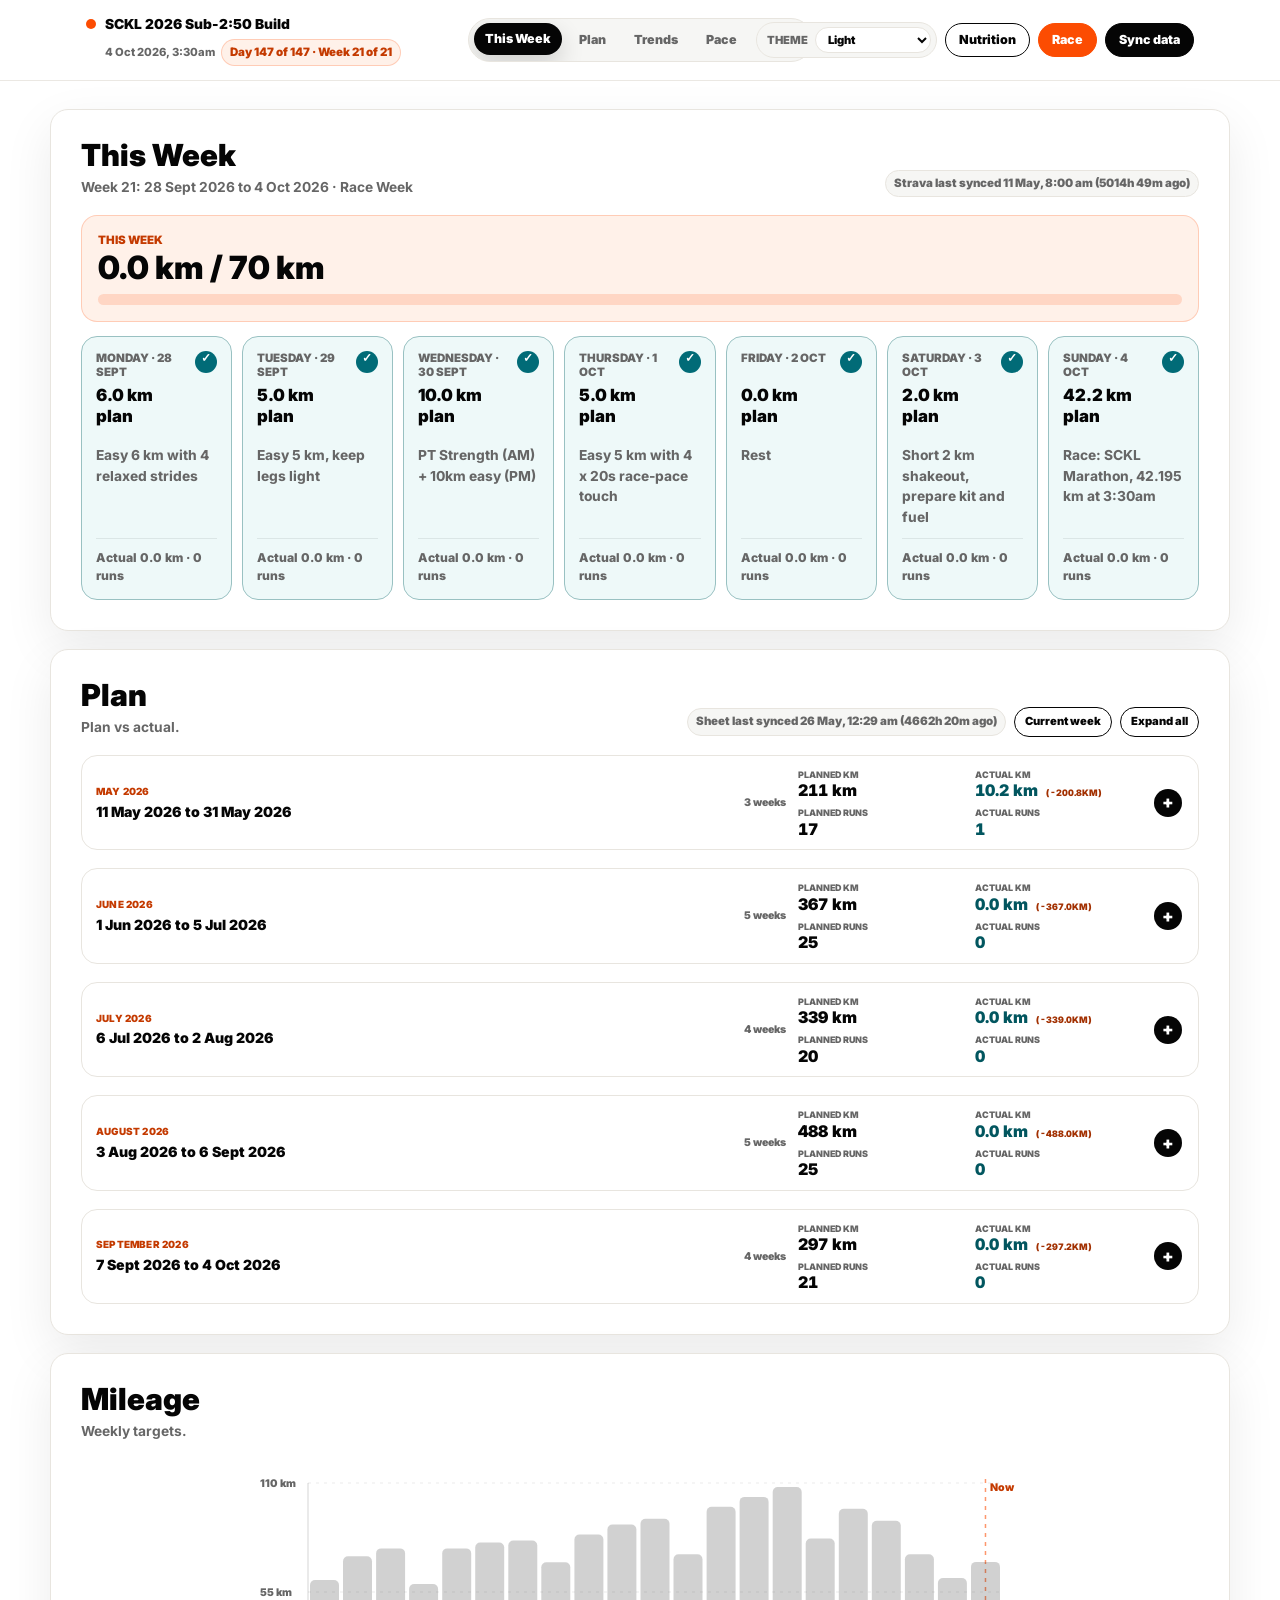
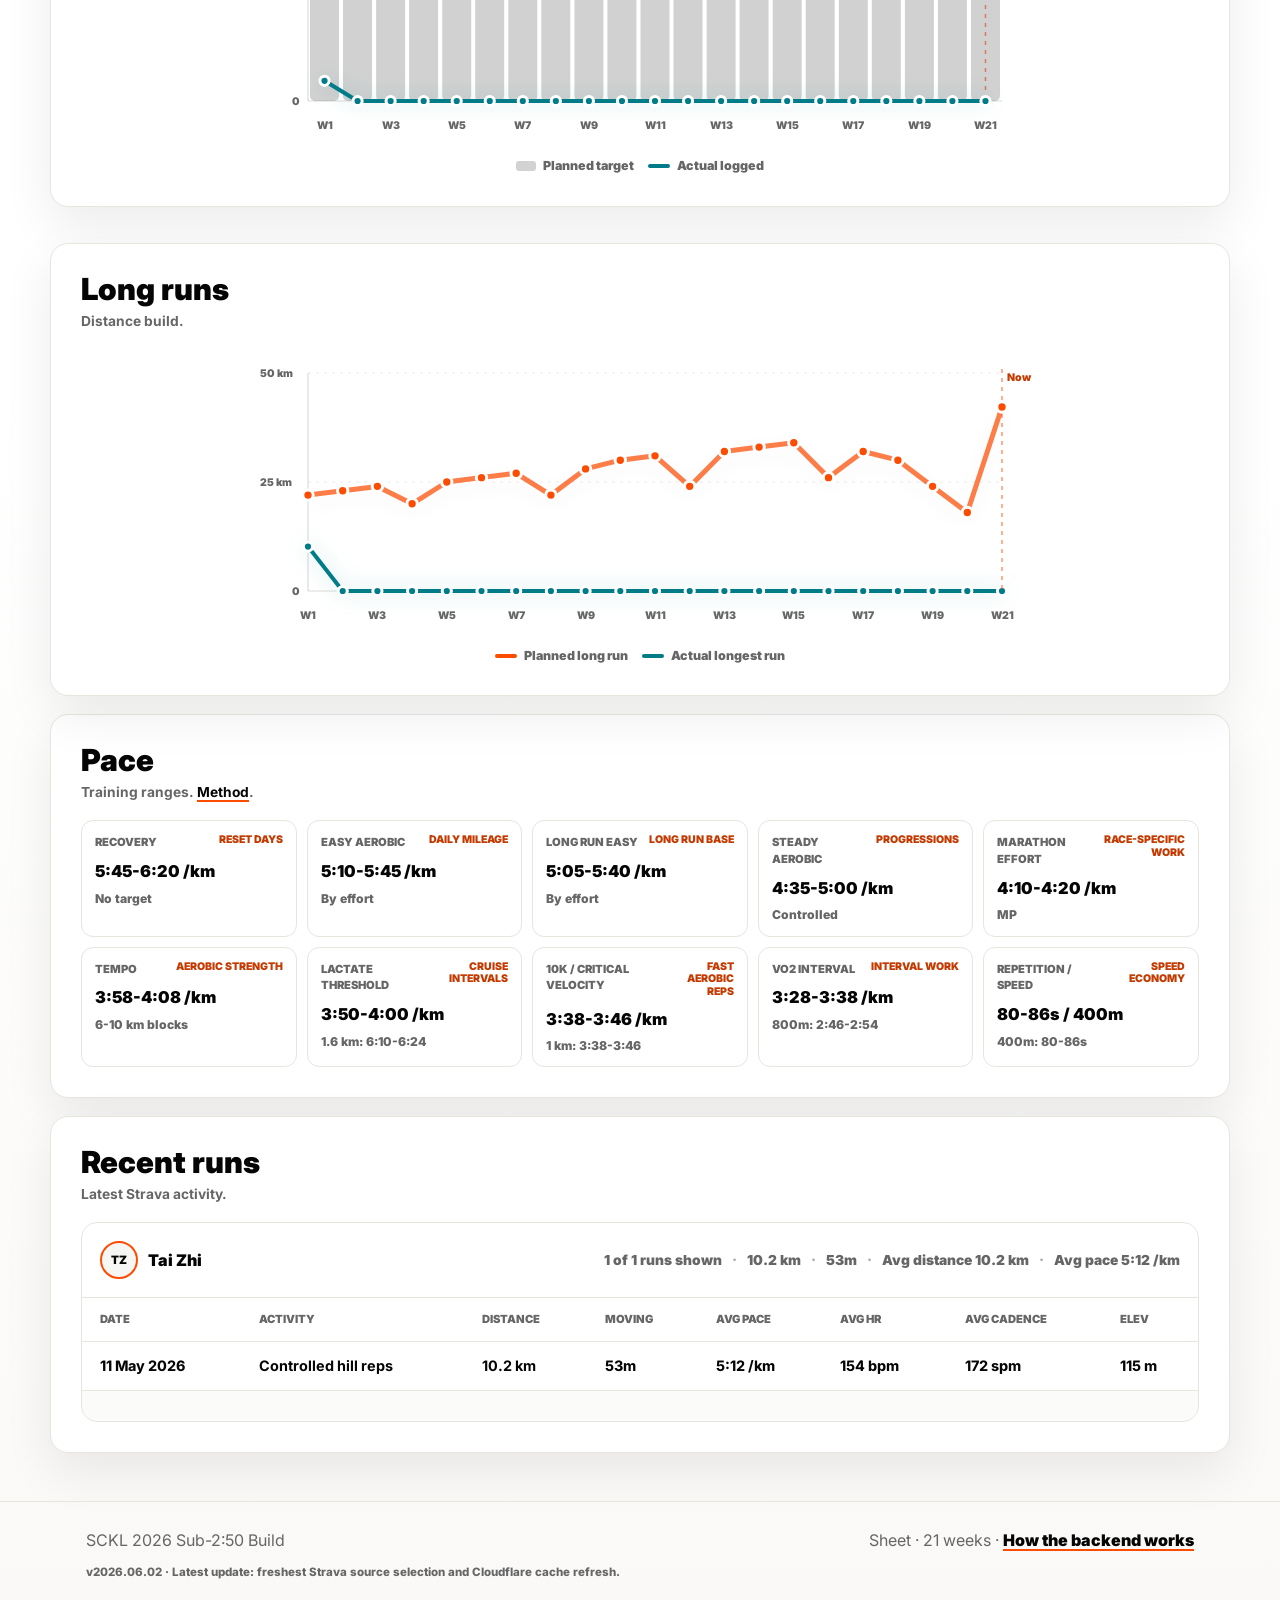
==== index.html @ 840e142a "Prefer freshest actual run source" ====
<!doctype html>
<html lang="en">
  <head>
    <meta charset="utf-8">
    <meta name="viewport" content="width=device-width, initial-scale=1">
    <meta name="color-scheme" content="light dark">
    <title>SCKL 2026 Sub-2:50 Build</title>
    <link rel="icon" href="data:image/svg+xml,%3Csvg xmlns='http://www.w3.org/2000/svg' viewBox='0 0 100 100'%3E%3Ctext y='0.9em' font-size='90'%3E🏃🏻%3C/text%3E%3C/svg%3E">
    <script src="theme.js"></script>
    <link rel="stylesheet" href="styles.css?v=20260602-freshest-actuals">
  </head>
  <body>
    <nav class="top-nav" aria-label="Marathon dashboard navigation">
      <a class="site-brand" href="index.html">
        <span class="site-mark">SCKL 2026 Sub-2:50 Build</span>
        <span class="nav-date">
          <span>4 Oct 2026, 3:30am</span>
          <span id="raceCountdown" class="countdown-pill">Loading training day</span>
        </span>
      </a>
      <div class="nav-tabs" aria-label="Dashboard sections">
        <a href="#week">This Week</a>
        <a href="#plan">Plan</a>
        <a href="#trends">Trends</a>
        <a href="#pace">Pace</a>
        <a href="#activity">Runs</a>
      </div>
      <div class="nav-actions">
        <label class="theme-picker" for="themeSelect">
          <span>Theme</span>
          <select id="themeSelect" data-theme-select aria-label="Select site theme">
            <option value="light">Light</option>
            <option value="dark">Dark</option>
            <option value="editor">IDE editor</option>
            <option value="cyberpunk">Cyberpunk</option>
          </select>
        </label>
        <a class="action-button secondary nav-sync" href="nutrition.html">Nutrition</a>
        <a class="action-button secondary nav-sync race-action" href="race.html" title="Race execution">Race</a>
        <a class="action-button primary nav-sync" href="https://github.com/breadlover97/sckl-marathon-dashboard/actions/workflows/deploy-pages.yml" target="_blank" rel="noopener noreferrer">Sync data</a>
      </div>
    </nav>

    <main>
      <section id="week" class="panel anchor-section">
        <div class="section-heading">
          <div>
            <h2>This Week</h2>
            <p id="currentWeekLabel">Loading current training week...</p>
          </div>
          <span id="trackStatus" class="status-pill">Strava sync loading</span>
        </div>
        <div id="currentWeekPlan" class="week-detail"></div>
      </section>

      <section id="plan" class="panel anchor-section">
        <div class="section-heading">
          <div>
            <h2>Plan</h2>
            <p>Plan vs actual.</p>
          </div>
          <div class="plan-heading-actions">
            <span id="planSyncStatus" class="status-pill">Sheet sync loading</span>
            <button id="toggleWeeks" class="action-button secondary compact-action" type="button">Current week</button>
            <button id="togglePlanGroups" class="action-button secondary compact-action" type="button">Expand all</button>
          </div>
        </div>
        <div id="planTable" class="plan-list"></div>
      </section>

      <section id="trends" class="trend-grid anchor-section">
        <article class="panel">
          <div class="section-heading compact-heading">
            <div>
              <h2>Mileage</h2>
              <p>Weekly targets.</p>
            </div>
          </div>
          <div id="mileageChart" class="chart-shell" aria-label="Planned weekly mileage chart"></div>
          <div id="phaseBreakdown" class="chart-support"></div>
        </article>

        <article class="panel">
          <div class="section-heading compact-heading">
            <div>
              <h2>Long runs</h2>
              <p>Distance build.</p>
            </div>
          </div>
          <div id="longRunChart" class="chart-shell" aria-label="Planned long run progression chart"></div>
          <div class="chart-legend">
            <span><i class="legend-line planned"></i>Planned long run</span>
            <span><i class="legend-line actual"></i>Actual longest run</span>
          </div>
        </article>
      </section>

      <section id="pace" class="panel anchor-section">
        <div class="section-heading">
          <div>
            <h2>Pace</h2>
            <p>Training ranges. <a href="backend.html#pace-derivation">Method</a>.</p>
          </div>
        </div>
        <div id="paceGuide" class="pace-guide"></div>
      </section>

      <section id="activity" class="panel anchor-section">
        <div class="section-heading">
          <div>
            <h2>Recent runs</h2>
            <p>Latest Strava activity.</p>
          </div>
        </div>
        <div id="activityFeed" class="activity-feed"></div>
      </section>

    </main>

    <footer class="site-footer">
      <span>SCKL 2026 Sub-2:50 Build</span>
      <span><span id="syncStatus">Loading plan...</span> · <a href="backend.html">How the backend works</a></span>
      <span class="site-version">v2026.06.02 · Latest update: freshest Strava source selection and Cloudflare cache refresh.</span>
    </footer>

    <button id="returnTop" class="return-top" type="button" aria-label="Return to top">↑</button>
    <script src="app.js?v=20260602-freshest-actuals"></script>
  </body>
</html>
---- styles.css ----
@import url("https://fonts.googleapis.com/css2?family=Inter:wght@400;600;700;800;900&family=JetBrains+Mono:wght@500;700;800&family=Orbitron:wght@600;800;900&display=swap");

:root {
  --bg: #ffffff;
  --body-start: #ffffff;
  --body-mid: #ffffff;
  --body-end: #faf9f7;
  --panel: #ffffff;
  --card: #ffffff;
  --ink: #050505;
  --muted: #666666;
  --soft: #f6f6f4;
  --line: #e8e5df;
  --subtle-line: rgba(5, 5, 5, 0.08);
  --nav-line: rgba(232, 229, 223, 0.86);
  --nav-bg: rgba(255, 255, 255, 0.92);
  --inverse: #ffffff;
  --orange: #fc4c02;
  --orange-dark: #c43a00;
  --orange-soft: #fff1e9;
  --teal: #007c89;
  --teal-soft: #e6f6f7;
  --amber: #a66b00;
  --amber-soft: #fff6df;
  --long-bg: #fbfaf7;
  --complete-bg: #f0f0ee;
  --complete-border: #d8d6d0;
  --complete-mark-bg: #6b6b6b;
  --complete-mark-text: #ffffff;
  --current-bg: #fff6bf;
  --current-border: #d6a500;
  --current-glow: rgba(214, 165, 0, 0.18);
  --chart-grid: rgba(5, 5, 5, 0.08);
  --chart-axis: rgba(5, 5, 5, 0.14);
  --chart-crosshair: rgba(5, 5, 5, 0.5);
  --chart-tooltip-bg: rgba(255, 255, 255, 0.98);
  --chart-tooltip-border: rgba(5, 5, 5, 0.12);
  --chart-tooltip-shadow: drop-shadow(0 16px 28px rgba(5, 5, 5, 0.14));
  --chart-tooltip-label: #777777;
  --code-bg: #111111;
  --code-text: #ffffff;
  --font-ui: "Inter", sans-serif;
  --shadow: 0 18px 50px rgba(5, 5, 5, 0.08);
}

html[data-theme="dark"] {
  --bg: #000000;
  --body-start: #000000;
  --body-mid: #000000;
  --body-end: #000000;
  --panel: #080808;
  --card: #101010;
  --ink: #ffffff;
  --muted: #d0d0d0;
  --soft: #181818;
  --line: #3a3a3a;
  --subtle-line: rgba(255, 255, 255, 0.14);
  --nav-line: rgba(255, 255, 255, 0.18);
  --nav-bg: rgba(0, 0, 0, 0.94);
  --inverse: #000000;
  --orange: #ff8a4c;
  --orange-dark: #ffd0ba;
  --orange-soft: #2a1208;
  --teal: #80f7ff;
  --teal-soft: #062326;
  --amber: #ffe066;
  --amber-soft: #2b2300;
  --long-bg: #101010;
  --complete-bg: #202020;
  --complete-border: #5c5c5c;
  --complete-mark-bg: #d0d0d0;
  --complete-mark-text: #000000;
  --current-bg: #332a00;
  --current-border: #ffe066;
  --current-glow: rgba(255, 224, 102, 0.28);
  --chart-grid: rgba(255, 255, 255, 0.14);
  --chart-axis: rgba(255, 255, 255, 0.28);
  --chart-crosshair: rgba(255, 255, 255, 0.86);
  --chart-tooltip-bg: rgba(16, 16, 16, 0.96);
  --chart-tooltip-border: rgba(255, 255, 255, 0.18);
  --chart-tooltip-shadow: drop-shadow(0 18px 34px rgba(0, 0, 0, 0.6));
  --chart-tooltip-label: #a8a8a8;
  --code-bg: #000000;
  --code-text: #ffffff;
  --shadow: 0 18px 50px rgba(0, 0, 0, 0.72);
}

html[data-theme="editor"] {
  --bg: #000000;
  --body-start: #000000;
  --body-mid: #000000;
  --body-end: #000000;
  --panel: #050505;
  --card: #0b0f14;
  --ink: #f0f6fc;
  --muted: #c9d1d9;
  --soft: #111820;
  --line: #39424e;
  --subtle-line: rgba(240, 246, 252, 0.14);
  --nav-line: rgba(139, 148, 158, 0.35);
  --nav-bg: rgba(0, 0, 0, 0.94);
  --inverse: #000000;
  --orange: #ff9b72;
  --orange-dark: #ffc2aa;
  --orange-soft: #2b130b;
  --teal: #79c0ff;
  --teal-soft: #071d33;
  --amber: #f2cc60;
  --amber-soft: #2b2207;
  --long-bg: #0b0f14;
  --complete-bg: #1b1f24;
  --complete-border: #57606a;
  --complete-mark-bg: #c9d1d9;
  --complete-mark-text: #000000;
  --current-bg: #302800;
  --current-border: #f2cc60;
  --current-glow: rgba(242, 204, 96, 0.3);
  --chart-grid: rgba(240, 246, 252, 0.14);
  --chart-axis: rgba(240, 246, 252, 0.28);
  --chart-crosshair: rgba(121, 192, 255, 0.9);
  --chart-tooltip-bg: rgba(11, 15, 20, 0.97);
  --chart-tooltip-border: rgba(121, 192, 255, 0.26);
  --chart-tooltip-shadow: drop-shadow(0 18px 32px rgba(0, 0, 0, 0.62));
  --chart-tooltip-label: #8b949e;
  --code-bg: #000000;
  --code-text: #f0f6fc;
  --syntax-keyword: #ff7b72;
  --syntax-function: #d2a8ff;
  --syntax-string: #a5d6ff;
  --syntax-number: #79c0ff;
  --syntax-comment: #8b949e;
  --font-ui: ui-monospace, SFMono-Regular, Menlo, Monaco, Consolas, "Liberation Mono", monospace;
  --shadow: 0 18px 50px rgba(0, 0, 0, 0.72);
}

html[data-theme="cyberpunk"] {
  --bg: #000000;
  --body-start: #000000;
  --body-mid: #000000;
  --body-end: #000000;
  --panel: #04040a;
  --card: #090916;
  --ink: #f8fbff;
  --muted: #c8d3ff;
  --soft: #111125;
  --line: #33305f;
  --subtle-line: rgba(255, 255, 255, 0.14);
  --nav-line: rgba(255, 0, 220, 0.32);
  --nav-bg: rgba(0, 0, 0, 0.94);
  --inverse: #000000;
  --orange: #ff3df2;
  --orange-dark: #ffc2fb;
  --orange-soft: #25001f;
  --teal: #00f5ff;
  --teal-soft: #001f26;
  --amber: #faff00;
  --amber-soft: #272800;
  --long-bg: #090916;
  --complete-bg: #17172a;
  --complete-border: #635cff;
  --complete-mark-bg: #00f5ff;
  --complete-mark-text: #000000;
  --current-bg: #272800;
  --current-border: #faff00;
  --current-glow: rgba(250, 255, 0, 0.34);
  --chart-grid: rgba(0, 245, 255, 0.16);
  --chart-axis: rgba(250, 255, 0, 0.32);
  --chart-crosshair: rgba(250, 255, 0, 0.95);
  --chart-tooltip-bg: rgba(9, 9, 22, 0.96);
  --chart-tooltip-border: rgba(0, 245, 255, 0.36);
  --chart-tooltip-shadow: drop-shadow(0 0 16px rgba(0, 245, 255, 0.18)) drop-shadow(0 18px 34px rgba(0, 0, 0, 0.66));
  --chart-tooltip-label: #a9b5ff;
  --code-bg: #000000;
  --code-text: #ffffff;
  --font-ui: "JetBrains Mono", ui-monospace, SFMono-Regular, Menlo, Monaco, Consolas, monospace;
  --shadow: 0 18px 50px rgba(0, 0, 0, 0.72);
}

* {
  box-sizing: border-box;
}

html {
  background: var(--bg);
  scroll-behavior: smooth;
  scroll-padding-top: 96px;
}

body {
  position: relative;
  margin: 0;
  background: linear-gradient(180deg, var(--body-start) 0%, var(--body-mid) 62%, var(--body-end) 100%);
  color: var(--ink);
  font-family: var(--font-ui);
  line-height: 1.5;
}

html[data-theme="cyberpunk"] body::before {
  position: fixed;
  inset: 0;
  z-index: -1;
  background:
    linear-gradient(rgba(0, 245, 255, 0.04) 1px, transparent 1px),
    linear-gradient(90deg, rgba(255, 61, 242, 0.045) 1px, transparent 1px),
    radial-gradient(circle at 20% 16%, rgba(255, 61, 242, 0.2), transparent 26%),
    radial-gradient(circle at 80% 12%, rgba(0, 245, 255, 0.18), transparent 24%),
    #000;
  background-size: 36px 36px, 36px 36px, 100% 100%, 100% 100%, auto;
  content: "";
  opacity: 0.72;
  pointer-events: none;
}

html[data-theme="cyberpunk"] .panel,
html[data-theme="cyberpunk"] .info-section,
html[data-theme="cyberpunk"] .activity-feed {
  box-shadow: 0 0 0 1px rgba(0, 245, 255, 0.16), 0 18px 54px rgba(255, 61, 242, 0.12);
}

html[data-theme="cyberpunk"] h1,
html[data-theme="cyberpunk"] h2,
html[data-theme="cyberpunk"] .site-mark {
  color: var(--ink);
  font-family: "Orbitron", var(--font-ui);
  text-shadow: 0 0 16px rgba(0, 245, 255, 0.28);
}

html[data-theme="cyberpunk"] .action-button.primary,
html[data-theme="cyberpunk"] .nav-tabs a.active,
html[data-theme="cyberpunk"] .nav-tabs a[aria-current="true"] {
  box-shadow: 0 0 18px rgba(255, 61, 242, 0.38), inset 0 0 14px rgba(0, 245, 255, 0.18);
}

html[data-theme="editor"] h1,
html[data-theme="editor"] h2 {
  color: var(--syntax-function);
}

html[data-theme="editor"] .site-mark,
html[data-theme="editor"] .day-card-head > span,
html[data-theme="editor"] .week-metric span,
html[data-theme="editor"] .activity-table th {
  color: var(--syntax-keyword);
}

html[data-theme="editor"] .day-card strong,
html[data-theme="editor"] .week-metric strong {
  color: var(--syntax-string);
}

html[data-theme="editor"] .section-heading p,
html[data-theme="editor"] .day-card p,
html[data-theme="editor"] .site-footer {
  color: var(--syntax-comment);
}

a {
  color: var(--ink);
  font-weight: 900;
  text-decoration-color: var(--orange);
  text-decoration-thickness: 0.12em;
  text-underline-offset: 0.2em;
}

h1,
h2,
h3,
p {
  margin-top: 0;
}

h1 {
  max-width: 13ch;
  margin-bottom: 14px;
  font-size: 5.25rem;
  font-weight: 900;
  letter-spacing: 0;
  line-height: 0.92;
}

h2 {
  margin-bottom: 6px;
  font-size: 1.9rem;
  font-weight: 900;
  letter-spacing: 0;
  line-height: 1.05;
}

h3 {
  margin-bottom: 6px;
  font-size: 1rem;
  font-weight: 900;
}

button {
  font: inherit;
}

.action-button {
  display: inline-flex;
  min-height: 38px;
  align-items: center;
  justify-content: center;
  padding: 9px 13px;
  border: 1px solid var(--ink);
  border-radius: 999px;
  cursor: pointer;
  font-size: 0.78rem;
  font-weight: 900;
  line-height: 1;
  text-decoration: none;
  transition: background 160ms ease, color 160ms ease, transform 160ms ease;
}

.action-button:hover {
  transform: translateY(-1px);
}

.action-button.primary {
  background: var(--ink);
  color: var(--inverse);
}

.action-button.secondary {
  background: var(--card);
  color: var(--ink);
}

.action-button.race-action {
  border-color: var(--orange);
  background: var(--orange);
  color: #ffffff;
}

.action-button.race-action:hover {
  background: var(--orange-dark);
}

.top-nav {
  position: sticky;
  top: 0;
  z-index: 20;
  display: grid;
  grid-template-columns: minmax(180px, 1fr) minmax(0, max-content) minmax(180px, 1fr);
  min-height: 72px;
  gap: 12px;
  align-items: center;
  padding: 14px min(7vw, 86px);
  border-bottom: 1px solid var(--nav-line);
  background: var(--nav-bg);
  backdrop-filter: blur(18px);
}

.site-brand {
  display: grid;
  min-width: 0;
  gap: 4px;
  color: var(--ink);
  text-decoration: none;
}

.site-mark {
  color: var(--ink);
  font-size: 0.86rem;
  font-weight: 900;
}

.site-mark::before {
  display: inline-block;
  width: 10px;
  height: 10px;
  margin-right: 9px;
  border-radius: 50%;
  background: var(--orange);
  content: "";
}

.nav-date {
  display: flex;
  flex-wrap: wrap;
  gap: 6px;
  align-items: center;
  padding-left: 19px;
  color: var(--muted);
  font-size: 0.7rem;
  font-weight: 800;
}

.countdown-pill,
.status-pill {
  display: inline-flex;
  min-height: 24px;
  align-items: center;
  padding: 4px 8px;
  border: 1px solid rgba(252, 76, 2, 0.22);
  border-radius: 999px;
  background: var(--orange-soft);
  color: var(--orange-dark);
  font-size: 0.72rem;
  font-weight: 900;
}

.status-pill {
  border-color: var(--line);
  background: var(--soft);
  color: var(--muted);
}

.status-pill.watch {
  border-color: rgba(166, 107, 0, 0.22);
  background: var(--amber-soft);
  color: var(--amber);
}

.nav-tabs {
  display: flex;
  max-width: min(100%, 48vw);
  justify-self: center;
  gap: 6px;
  align-items: center;
  justify-content: center;
  padding: 5px;
  border: 1px solid var(--line);
  border-radius: 999px;
  background: var(--soft);
  overflow-x: auto;
  scrollbar-width: none;
}

.nav-tabs::-webkit-scrollbar {
  display: none;
}

.nav-tabs a {
  display: inline-flex;
  flex: 0 0 auto;
  min-height: 32px;
  align-items: center;
  padding: 6px 11px;
  border-radius: 999px;
  color: var(--muted);
  font-size: 0.78rem;
  font-weight: 900;
  text-decoration: none;
  white-space: nowrap;
  transition: background 180ms ease, color 180ms ease, box-shadow 180ms ease, transform 180ms ease;
}

.nav-tabs a:hover {
  background: var(--card);
  color: var(--ink);
}

.nav-tabs a.active,
.nav-tabs a[aria-current="true"] {
  background: var(--ink);
  color: var(--inverse);
  box-shadow: 0 10px 24px rgba(5, 5, 5, 0.16);
  transform: translateY(-1px);
}

.nav-actions {
  display: flex;
  min-width: max-content;
  gap: 8px;
  align-items: center;
  justify-content: flex-end;
  justify-self: end;
}

.theme-picker {
  display: inline-flex;
  min-height: 34px;
  gap: 7px;
  align-items: center;
  padding: 4px 5px 4px 10px;
  border: 1px solid var(--line);
  border-radius: 999px;
  background: var(--soft);
  color: var(--muted);
  font-size: 0.7rem;
  font-weight: 900;
  text-transform: uppercase;
}

.theme-picker select {
  max-width: 118px;
  min-height: 26px;
  padding: 3px 24px 3px 8px;
  border: 1px solid var(--line);
  border-radius: 999px;
  background: var(--card);
  color: var(--ink);
  cursor: pointer;
  font: inherit;
  font-size: 0.7rem;
  text-transform: none;
}

.nav-sync {
  min-height: 34px;
  white-space: nowrap;
}

main {
  width: min(1180px, calc(100% - 32px));
  margin: 28px auto 48px;
}

.anchor-section {
  scroll-margin-top: 96px;
}

.panel {
  min-width: 0;
  border: 1px solid var(--line);
  border-radius: 18px;
  background: var(--panel);
  box-shadow: var(--shadow);
}

.section-heading p,
.day-card p,
.site-footer,
.empty-state {
  color: var(--muted);
}

.day-card {
  min-width: 0;
  padding: 16px;
  border: 1px solid var(--line);
  border-radius: 16px;
  background: var(--card);
}

.actual-line {
  display: block;
  color: var(--muted);
  font-size: 0.76rem;
  font-weight: 850;
}

.actual-line a {
  color: inherit;
  text-decoration-color: var(--teal);
}

.actual-links {
  display: inline-flex;
  flex-wrap: wrap;
  gap: 5px;
  margin-left: 8px;
  vertical-align: middle;
}

.actual-link {
  min-width: 21px;
  min-height: 21px;
  padding: 2px 6px;
  border: 1px solid var(--line);
  border-radius: 999px;
  background: var(--soft);
  color: var(--ink);
  font-size: 0.68rem;
  line-height: 1.35;
  text-align: center;
  text-decoration: none;
  transition: background 160ms ease, border-color 160ms ease, color 160ms ease, transform 160ms ease;
}

.day-card strong {
  display: block;
  min-height: 52px;
  margin: 0 0 8px;
  font-size: 1.05rem;
  font-weight: 900;
  line-height: 1.25;
}

.actual-line {
  margin-top: 10px;
  padding-top: 10px;
  border-top: 1px solid var(--subtle-line);
}

.activity-feed {
  overflow: hidden;
  border: 1px solid var(--line);
  border-radius: 16px;
  background: var(--card);
  transition: border-color 180ms ease, background 180ms ease, box-shadow 180ms ease;
}

.activity-table-shell {
  min-width: 0;
}

.activity-table-summary {
  display: flex;
  gap: 16px;
  align-items: center;
  justify-content: space-between;
  padding: 18px;
  border-bottom: 1px solid var(--line);
}

.activity-table-summary strong {
  font-size: 1rem;
  font-weight: 900;
}

.athlete-summary {
  display: flex;
  min-width: 0;
  gap: 10px;
  align-items: center;
}

.athlete-summary img,
.athlete-avatar-fallback {
  display: grid;
  width: 38px;
  height: 38px;
  flex: 0 0 auto;
  place-items: center;
  border: 2px solid var(--orange);
  border-radius: 50%;
  background: var(--soft);
  color: var(--ink);
  font-size: 0.72rem;
  font-weight: 900;
}

.athlete-summary img {
  object-fit: cover;
}

.activity-table-summary > span,
.activity-summary-stats {
  color: var(--muted);
  font-size: 0.86rem;
  font-weight: 900;
}

.activity-summary-stats {
  display: flex;
  flex-wrap: wrap;
  gap: 6px 10px;
  justify-content: flex-end;
  text-align: right;
}

.activity-summary-stats span {
  white-space: nowrap;
}

.activity-summary-stats span + span::before {
  margin-right: 10px;
  color: color-mix(in srgb, var(--muted) 52%, transparent);
  content: "·";
}

.activity-table-scroll {
  max-width: 100%;
  overflow-x: auto;
}

.activity-feed-actions {
  display: flex;
  flex-wrap: wrap;
  gap: 8px;
  justify-content: flex-end;
  padding: 14px 18px 16px;
  border-top: 1px solid var(--line);
  background: color-mix(in srgb, var(--soft) 44%, transparent);
}

.activity-table {
  width: 100%;
  min-width: 950px;
  border-collapse: collapse;
}

.activity-table th,
.activity-table td {
  padding: 13px 18px;
  border-bottom: 1px solid var(--line);
  text-align: left;
  white-space: nowrap;
}

.activity-table th {
  color: var(--muted);
  font-size: 0.7rem;
  font-weight: 900;
  text-transform: uppercase;
}

.activity-table td {
  font-size: 0.9rem;
  font-weight: 750;
}

.activity-table tr:last-child td {
  border-bottom: 0;
}

.activity-table a {
  color: var(--ink);
  font-weight: 900;
}

.activity-name-link {
  text-decoration-color: var(--orange);
}

.day-card-head > span {
  display: block;
  margin-bottom: 12px;
  color: var(--muted);
  font-size: 0.72rem;
  font-weight: 900;
  text-transform: uppercase;
}

.race-card-grid,
.calculator-result {
  display: grid;
  grid-template-columns: repeat(4, minmax(0, 1fr));
  gap: 12px;
}

.calculator-grid {
  display: grid;
  grid-template-columns: repeat(4, minmax(0, 1fr));
  gap: 12px;
  margin-bottom: 12px;
}

.calculator-grid label {
  display: grid;
  gap: 7px;
  color: var(--muted);
  font-size: 0.72rem;
  font-weight: 900;
  text-transform: uppercase;
}

.calculator-grid input {
  width: 100%;
  min-height: 42px;
  padding: 8px 10px;
  border: 1px solid var(--line);
  border-radius: 12px;
  background: var(--card);
  color: var(--ink);
  font: inherit;
  font-size: 1rem;
  font-weight: 900;
}

.split-table-shell {
  overflow: hidden;
  border: 1px solid var(--line);
  border-radius: 16px;
  background: var(--card);
}

.split-table {
  min-width: 520px;
}

.race-grid {
  display: grid;
  grid-template-columns: repeat(2, minmax(0, 1fr));
  gap: 18px;
  margin-top: 18px;
}

.race-note {
  color: var(--muted);
  font-weight: 750;
}

.map-placeholder {
  display: grid;
  min-height: 220px;
  place-items: center;
  border: 1px dashed var(--line);
  border-radius: 16px;
  background:
    linear-gradient(135deg, transparent 0 48%, var(--subtle-line) 48% 52%, transparent 52% 100%),
    var(--soft);
  color: var(--muted);
  font-size: 0.86rem;
  font-weight: 900;
  text-transform: uppercase;
}

.fuel-list {
  display: grid;
  gap: 8px;
}

.fuel-list span {
  padding: 10px 12px;
  border: 1px solid var(--line);
  border-radius: 12px;
  background: var(--soft);
  color: var(--muted);
  font-size: 0.86rem;
  font-weight: 850;
}

.panel {
  margin-top: 18px;
  padding: clamp(18px, 3vw, 30px);
}

main > .panel:first-child {
  margin-top: 0;
}

.section-heading {
  display: flex;
  gap: 16px;
  align-items: end;
  justify-content: space-between;
  margin-bottom: 18px;
}

.section-heading > div:first-child {
  min-width: 0;
  flex: 1 1 auto;
}

.compact-heading {
  display: block;
}

.section-heading p {
  max-width: none;
  margin-bottom: 0;
  font-size: 0.86rem;
  font-weight: 700;
  line-height: 1.38;
}

.section-heading p a {
  font-size: inherit;
  font-weight: inherit;
}

.plan-heading-actions {
  display: flex;
  flex-wrap: wrap;
  gap: 8px;
  align-items: center;
  justify-content: flex-end;
}

.compact-action {
  min-height: 30px;
  padding: 7px 10px;
  font-size: 0.7rem;
}

.week-detail {
  display: grid;
  gap: 14px;
}

.week-progress {
  display: grid;
  gap: 10px;
  padding: 16px;
  border: 1px solid rgba(252, 76, 2, 0.22);
  border-radius: 16px;
  background: var(--orange-soft);
}

.week-progress span,
.week-progress strong {
  display: block;
}

.week-progress span {
  color: var(--orange-dark);
  font-size: 0.72rem;
  font-weight: 900;
  text-transform: uppercase;
}

.week-progress strong {
  margin-top: 3px;
  font-size: 2rem;
  font-weight: 900;
  line-height: 1;
}

.progress-track {
  height: 11px;
  overflow: hidden;
  border-radius: 999px;
  background: rgba(252, 76, 2, 0.16);
}

.progress-track span {
  display: block;
  height: 100%;
  border-radius: inherit;
  background: var(--orange);
}

.nutrition-section-body {
  display: grid;
  gap: 12px;
}

.nutrition-section-body > *,
.calendar-phase-group {
  min-width: 0;
}

.nutrition-table {
  min-width: 1180px;
}

.nutrition-table td {
  vertical-align: top;
}

.nutrition-table td:last-child {
  max-width: 340px;
  white-space: normal;
}

.nutrition-note-cell {
  width: 300px;
  max-width: 300px;
}

.nutrition-note-cell span {
  display: -webkit-box;
  max-height: 2.8em;
  overflow: hidden;
  -webkit-box-orient: vertical;
  -webkit-line-clamp: 2;
  line-height: 1.4;
  text-overflow: ellipsis;
}

.nutrition-calendar-group summary {
  grid-template-columns: minmax(180px, 1fr) auto 30px;
}

.nutrition-calendar-group summary::after {
  grid-column: 3;
}

.nutrition-calendar-grid {
  display: grid;
  grid-template-columns: repeat(auto-fill, minmax(170px, 1fr));
  gap: 10px;
  padding: 0 12px 12px;
}

.nutrition-calendar-day {
  display: grid;
  min-height: 168px;
  align-content: start;
  gap: 10px;
  padding: 12px;
  border: 1px solid var(--line);
  border-radius: 12px;
  background: var(--card);
}

.nutrition-calendar-day.has-nutrition {
  border-color: color-mix(in srgb, var(--teal) 26%, var(--line));
}

.nutrition-calendar-day.has-supplements {
  background: color-mix(in srgb, var(--card) 82%, var(--orange-soft));
}

.nutrition-calendar-head,
.nutrition-calendar-meta {
  display: flex;
  gap: 8px;
  align-items: center;
  justify-content: space-between;
}

.nutrition-calendar-head span,
.nutrition-calendar-meta span,
.nutrition-calendar-empty {
  color: var(--muted);
  font-size: 0.66rem;
  font-weight: 900;
  text-transform: uppercase;
}

.nutrition-calendar-head strong {
  color: var(--orange-dark);
  font-size: 0.8rem;
  font-weight: 950;
}

.nutrition-calendar-macros {
  display: grid;
  gap: 2px;
}

.nutrition-calendar-macros strong {
  color: var(--ink);
  font-size: 1.15rem;
  font-weight: 950;
}

.nutrition-calendar-macros span {
  color: var(--muted);
  font-size: 0.72rem;
  font-weight: 900;
}

.nutrition-status-list {
  display: flex;
  grid-column: 1 / -1;
  flex-wrap: wrap;
  gap: 5px;
}

.nutrition-status-pill {
  display: inline-flex;
  min-height: 18px;
  align-items: center;
  padding: 3px 6px;
  border: 1px solid var(--line);
  border-radius: 999px;
  background: var(--soft);
  color: var(--muted);
  font-size: 0.58rem;
  font-weight: 900;
  line-height: 1;
}

.nutrition-status-pill.done {
  border-color: color-mix(in srgb, var(--teal) 36%, var(--line));
  background: var(--teal-soft);
  color: var(--teal);
}

.week-metric {
  padding: 14px;
  border: 1px solid var(--line);
  border-radius: 14px;
  background: var(--soft);
  transition: border-color 180ms ease, background 180ms ease, box-shadow 180ms ease;
}

.week-metric span {
  display: block;
  color: var(--muted);
  font-size: 0.7rem;
  font-weight: 900;
  text-transform: uppercase;
}

.week-metric strong {
  display: block;
  margin-top: 6px;
  font-size: 1.15rem;
  font-weight: 900;
  line-height: 1.05;
}

.daily-grid {
  display: grid;
  grid-template-columns: repeat(7, minmax(0, 1fr));
  gap: 10px;
}

.day-card {
  display: grid;
  min-height: 176px;
  grid-template-rows: minmax(34px, auto) minmax(52px, auto) 1fr auto;
  padding: 14px;
  transition: background 180ms ease, border-color 180ms ease, box-shadow 180ms ease;
}

.day-card-head {
  display: flex;
  min-height: 34px;
  gap: 8px;
  align-items: flex-start;
  justify-content: space-between;
}

.day-card-head > span {
  margin-bottom: 0;
  line-height: 1.25;
}

.completed-mark {
  display: inline-flex;
  width: 22px;
  height: 22px;
  flex: 0 0 auto;
  align-items: center;
  justify-content: center;
  border-radius: 50%;
  background: var(--complete-mark-bg);
  color: var(--complete-mark-text);
  font-family: Arial, sans-serif;
  font-size: 0.76rem;
  font-weight: 900;
  line-height: 22px;
  text-align: center;
}

.day-card.completed-day {
  border-color: var(--complete-border);
  background: var(--complete-bg);
}

.day-card.past-day {
  border-color: color-mix(in srgb, var(--teal) 34%, var(--line));
  background: color-mix(in srgb, var(--teal-soft) 70%, var(--card));
}

.day-card.past-day .completed-mark {
  background: color-mix(in srgb, var(--teal) 86%, var(--ink));
  color: var(--inverse);
}

.day-card.active-day {
  border-color: var(--current-border);
  background: var(--current-bg);
  box-shadow: 0 0 0 3px var(--current-glow);
}

.day-card p {
  margin-bottom: 0;
  font-size: 0.86rem;
  font-weight: 750;
}

.plan-list {
  display: grid;
  gap: 0;
}

.calendar-plan {
  display: grid;
  gap: 8px;
}

.calendar-day-labels,
.calendar-week {
  display: grid;
  grid-template-columns: minmax(188px, 0.85fr) repeat(7, minmax(0, 1fr));
  gap: 8px;
}

.calendar-day-labels {
  align-items: center;
  padding: 0 4px;
  color: var(--muted);
  font-size: 0.66rem;
  font-weight: 900;
  text-align: center;
  text-transform: uppercase;
}

.calendar-week {
  position: relative;
  align-items: stretch;
}

.calendar-days {
  display: grid;
  grid-column: 2 / -1;
  grid-template-columns: repeat(7, minmax(0, 1fr));
  gap: 8px;
}

.calendar-week-meta,
.calendar-day {
  min-width: 0;
  border: 1px solid var(--line);
  border-radius: 12px;
  background: var(--card);
  transition: background 160ms ease, border-color 160ms ease, box-shadow 160ms ease;
}

.calendar-week-meta {
  display: grid;
  gap: 8px;
  align-content: center;
  padding: 10px;
  border-color: color-mix(in srgb, var(--amber) 28%, var(--line));
  background: color-mix(in srgb, var(--amber-soft) 54%, var(--card));
}

.calendar-week.current .calendar-week-meta {
  border-color: var(--current-border);
  background: color-mix(in srgb, var(--current-bg) 58%, var(--card));
  box-shadow: inset 4px 0 0 var(--current-border);
}

.calendar-week-meta span {
  display: block;
  margin-bottom: 3px;
  color: var(--muted);
  font-size: 0.6rem;
  font-weight: 900;
  text-transform: uppercase;
}

.calendar-week-meta strong {
  display: block;
  color: var(--ink);
  font-size: 0.84rem;
  font-weight: 900;
  line-height: 1.2;
}

.calendar-week-stats {
  display: grid;
  grid-template-columns: repeat(2, minmax(0, 1fr));
  gap: 6px 8px;
}

.week-stat-row {
  display: grid;
  gap: 1px;
}

.week-stat-row span,
.calendar-day-actual span {
  color: var(--muted);
  font-size: 0.56rem;
  font-weight: 900;
  text-transform: uppercase;
}

.week-stat-row strong,
.calendar-day-actual strong {
  color: var(--ink);
  font-variant-numeric: tabular-nums;
  font-weight: 950;
  line-height: 1.05;
}

.week-stat-row.actual strong,
.calendar-day-actual strong {
  color: color-mix(in srgb, var(--teal) 68%, var(--ink));
}

.week-run-comparison {
  grid-column: 1 / -1;
  display: grid;
  grid-template-columns: repeat(2, minmax(0, 1fr));
  gap: 5px 8px;
}

.week-run-comparison span {
  display: grid;
  gap: 1px;
}

.week-run-comparison small {
  color: var(--muted);
  font-size: 0.5rem;
  font-weight: 900;
  text-transform: uppercase;
}

.week-run-comparison strong {
  color: var(--ink);
  font-variant-numeric: tabular-nums;
  font-size: 0.68rem;
  font-weight: 950;
}

.week-run-comparison span:last-child strong {
  color: color-mix(in srgb, var(--teal) 68%, var(--ink));
}

.calendar-day {
  appearance: none;
  position: relative;
  display: grid;
  min-height: 98px;
  grid-template-rows: auto 1fr auto auto;
  gap: 6px;
  padding: 9px;
  color: inherit;
  cursor: pointer;
  font: inherit;
  outline: none;
  text-align: left;
}

.calendar-day.past-day {
  border-color: color-mix(in srgb, var(--muted) 18%, var(--line));
  background: color-mix(in srgb, var(--soft) 62%, var(--card));
}

.calendar-day.past-day:not(.completed-day) {
  border-style: dashed;
  color: color-mix(in srgb, var(--ink) 78%, var(--muted));
}

.calendar-day.past-day.completed-day {
  border-color: color-mix(in srgb, var(--teal) 32%, var(--line));
  background: color-mix(in srgb, var(--teal-soft) 46%, var(--card));
}

.calendar-day.active-day {
  border-color: var(--current-border);
  background: var(--current-bg);
  box-shadow: 0 0 0 2px var(--current-glow);
}

.calendar-day.rest-day {
  background: color-mix(in srgb, var(--soft) 68%, var(--card));
}

.calendar-day-head {
  display: flex;
  gap: 6px;
  align-items: start;
  justify-content: space-between;
}

.calendar-day-head span,
.calendar-day-main span {
  color: var(--muted);
  font-size: 0.58rem;
  font-weight: 900;
  text-transform: uppercase;
}

.calendar-day-head strong {
  color: var(--ink);
  font-size: 0.68rem;
  font-weight: 900;
  text-align: right;
}

.calendar-day-main strong {
  display: block;
  color: var(--ink);
  font-size: 0.98rem;
  font-variant-numeric: tabular-nums;
  font-weight: 900;
  line-height: 1.05;
}

.calendar-day.rest-day .calendar-day-main strong {
  font-size: 0.88rem;
}

.calendar-day-main small {
  display: block;
  margin-top: 4px;
  color: var(--muted);
  font-size: 0.56rem;
  font-weight: 850;
  line-height: 1.2;
  text-transform: uppercase;
}

.calendar-day-main a {
  color: inherit;
  text-decoration-color: var(--teal);
}

.calendar-day-actual {
  display: flex;
  min-height: 18px;
  gap: 6px;
  align-items: baseline;
  justify-content: space-between;
  padding-top: 5px;
  border-top: 1px solid color-mix(in srgb, var(--line) 72%, transparent);
}

.calendar-day-actual strong {
  font-size: 0.68rem;
}

.calendar-tooltip {
  position: absolute;
  bottom: calc(100% + 9px);
  left: 50%;
  z-index: 20;
  display: grid;
  width: min(280px, 70vw);
  gap: 6px;
  padding: 11px 12px;
  border: 1px solid var(--chart-tooltip-border);
  border-radius: 12px;
  background: var(--chart-tooltip-bg);
  box-shadow: 0 16px 34px rgba(5, 5, 5, 0.16);
  color: var(--ink);
  opacity: 0;
  overflow-wrap: anywhere;
  pointer-events: none;
  text-align: left;
  transform: translate(-50%, 6px);
  transition: opacity 140ms ease, transform 140ms ease;
}

.calendar-tooltip strong {
  font-size: 0.78rem;
  font-weight: 900;
}

.calendar-tooltip em {
  color: var(--orange-dark);
  font-size: 0.66rem;
  font-style: normal;
  font-weight: 900;
  text-transform: uppercase;
}

.calendar-tooltip span,
.calendar-tooltip small {
  color: var(--muted);
  font-size: 0.76rem;
  font-weight: 800;
  line-height: 1.35;
}

.calendar-day:hover,
.calendar-day:focus-visible {
  z-index: 25;
  border-color: color-mix(in srgb, var(--orange) 45%, var(--line));
  box-shadow: 0 0 0 3px color-mix(in srgb, var(--orange) 13%, transparent);
}

.calendar-day:hover .calendar-tooltip,
.calendar-day:focus-visible .calendar-tooltip,
.calendar-day.tooltip-open .calendar-tooltip {
  opacity: 1;
  transform: translate(-50%, 0);
}

@media (min-width: 641px) {
  .calendar-week:first-of-type .calendar-tooltip {
    top: calc(100% + 9px);
    bottom: auto;
    transform: translate(-50%, -6px);
  }

  .calendar-week:first-of-type .calendar-day:hover .calendar-tooltip,
  .calendar-week:first-of-type .calendar-day:focus-visible .calendar-tooltip,
  .calendar-week:first-of-type .calendar-day.tooltip-open .calendar-tooltip {
    transform: translate(-50%, 0);
  }
}

.calendar-phase-group {
  overflow: hidden;
  border: 1px solid var(--line);
  border-radius: 16px;
  background: var(--card);
  transition: border-color 160ms ease, background 160ms ease, box-shadow 160ms ease;
}

.calendar-phase-group + .calendar-phase-group {
  margin-top: 10px;
}

.calendar-phase-group[open] {
  animation: details-shell-reveal 170ms ease both;
}

.calendar-phase-group.current {
  border-color: color-mix(in srgb, var(--orange) 40%, var(--line));
  box-shadow: 0 12px 28px color-mix(in srgb, var(--orange) 10%, transparent);
}

.calendar-phase-group summary {
  display: grid;
  grid-template-columns: minmax(220px, 1fr) auto minmax(260px, 0.54fr) 30px;
  gap: 12px;
  align-items: center;
  min-height: 58px;
  padding: 12px 14px;
  cursor: pointer;
  list-style: none;
}

.calendar-phase-group summary::-webkit-details-marker {
  display: none;
}

.calendar-phase-group summary::after {
  display: grid;
  width: 28px;
  height: 28px;
  place-items: center;
  border-radius: 50%;
  background: var(--ink);
  color: var(--inverse);
  content: "+";
  font-size: 1.06rem;
  font-weight: 900;
  line-height: 1;
  transition: transform 160ms ease, background 160ms ease;
}

.calendar-phase-group[open] summary::after {
  content: "-";
  transform: rotate(180deg);
}

.calendar-phase-group.current summary {
  background: color-mix(in srgb, var(--current-bg) 58%, transparent);
}

.calendar-phase-group summary:hover,
.calendar-phase-group summary:focus-visible {
  background: color-mix(in srgb, var(--orange) 7%, var(--card));
  outline: none;
}

.phase-title {
  display: grid;
  min-width: 0;
  gap: 2px;
}

.phase-title small {
  color: var(--orange-dark);
  font-size: 0.62rem;
  font-weight: 950;
  letter-spacing: 0.02em;
  text-transform: uppercase;
}

.phase-title strong {
  overflow: hidden;
  color: var(--ink);
  font-size: 0.88rem;
  font-weight: 900;
  text-overflow: ellipsis;
  white-space: nowrap;
}

.phase-count {
  display: inline-flex;
  min-height: 28px;
  align-items: center;
  justify-content: center;
  padding: 4px 0;
  color: var(--muted);
  font-size: 0.66rem;
  font-weight: 900;
  white-space: nowrap;
}

.phase-mileage {
  display: grid;
  min-width: 260px;
  grid-template-columns: repeat(2, minmax(84px, 1fr));
  gap: 7px 10px;
  align-items: end;
}

.phase-mileage-item {
  display: grid;
  gap: 1px;
}

.phase-mileage-item small {
  color: var(--muted);
  font-size: 0.56rem;
  font-weight: 900;
  text-transform: uppercase;
}

.phase-mileage-item strong {
  color: var(--ink);
  font-variant-numeric: tabular-nums;
  font-weight: 950;
  line-height: 1.05;
}

.phase-mileage-item.actual strong {
  color: color-mix(in srgb, var(--teal) 68%, var(--ink));
}

.actual-delta {
  display: inline;
  margin-left: 4px;
  color: color-mix(in srgb, var(--muted) 84%, var(--ink));
  font-size: 0.7em;
  font-weight: 900;
  white-space: nowrap;
}

.actual-delta.positive {
  color: color-mix(in srgb, var(--teal) 74%, var(--ink));
}

.actual-delta.negative {
  color: color-mix(in srgb, var(--orange-dark) 82%, var(--ink));
}

.calendar-phase-body {
  display: grid;
  gap: 8px;
  padding: 0 12px 12px;
  transform-origin: top;
}

.calendar-phase-group[open] .calendar-phase-body {
  animation: details-body-reveal 190ms ease both;
}

.nutrition-day-group summary {
  grid-template-columns: minmax(160px, 1fr) minmax(220px, auto) 30px;
}

.nutrition-day-group summary > span {
  color: var(--orange-dark);
  font-size: 0.74rem;
  font-weight: 950;
  text-transform: uppercase;
}

.nutrition-day-group summary > strong {
  color: var(--ink);
  font-size: 0.82rem;
  font-weight: 900;
  text-align: right;
}

.trend-grid {
  display: grid;
  grid-template-columns: 1fr;
  gap: 18px;
  min-width: 0;
}

.pace-guide {
  display: grid;
  gap: 14px;
}

.pace-card-grid {
  display: grid;
  grid-template-columns: repeat(auto-fit, minmax(190px, 1fr));
  gap: 10px;
}

.pace-card {
  position: relative;
  min-width: 0;
  padding: 13px;
  border: 1px solid var(--line);
  border-radius: 12px;
  background: var(--card);
  outline: none;
  transition: border-color 180ms ease, background 180ms ease, box-shadow 180ms ease, transform 180ms ease;
}

.pace-card-topline {
  display: flex;
  align-items: flex-start;
  justify-content: space-between;
  gap: 10px;
}

.pace-card-topline span {
  display: block;
  color: var(--muted);
  font-size: 0.7rem;
  font-weight: 900;
  text-transform: uppercase;
}

.pace-card-topline small {
  color: var(--orange-dark);
  font-size: 0.66rem;
  font-weight: 900;
  line-height: 1.2;
  text-align: right;
  text-transform: uppercase;
}

.pace-card strong {
  display: block;
  margin-top: 8px;
  color: var(--ink);
  font-size: 1.02rem;
  font-weight: 950;
  letter-spacing: 0;
}

.pace-anchor {
  margin-top: 7px;
  color: var(--muted);
  font-size: 0.76rem;
  font-weight: 850;
  line-height: 1.25;
}

.pace-tooltip {
  position: absolute;
  left: 0;
  bottom: calc(100% + 10px);
  z-index: 20;
  width: min(280px, calc(100vw - 40px));
  padding: 12px 13px;
  border: 1px solid color-mix(in srgb, var(--orange) 34%, var(--line));
  border-radius: 12px;
  background: var(--panel);
  color: var(--ink);
  box-shadow: var(--shadow);
  opacity: 0;
  pointer-events: none;
  transform: translateY(4px);
  transition: opacity 160ms ease, transform 160ms ease;
}

.pace-tooltip::after {
  position: absolute;
  left: 22px;
  bottom: -6px;
  width: 10px;
  height: 10px;
  border-right: 1px solid color-mix(in srgb, var(--orange) 34%, var(--line));
  border-bottom: 1px solid color-mix(in srgb, var(--orange) 34%, var(--line));
  background: var(--panel);
  content: "";
  transform: rotate(45deg);
}

.pace-tooltip strong {
  margin: 0 0 6px;
  color: var(--orange-dark);
  font-size: 0.76rem;
  text-transform: uppercase;
}

.pace-tooltip span {
  display: block;
  color: var(--muted);
  font-size: 0.78rem;
  font-weight: 750;
  line-height: 1.42;
}

.pace-card.is-tooltip-visible .pace-tooltip {
  opacity: 1;
  transform: translateY(0);
}

.pace-table td:nth-child(2) {
  color: var(--orange-dark);
  font-weight: 900;
  white-space: nowrap;
}

.pace-table td:nth-child(3) {
  color: var(--muted);
}

.chart-shell {
  width: 100%;
  max-width: 100%;
  min-width: 0;
  min-height: 284px;
}

.chart-shell svg {
  display: block;
  max-width: 100%;
  width: 100%;
  height: 284px;
  overflow: visible;
}

.chart-hit-area {
  fill: var(--card);
  opacity: 0;
  pointer-events: all;
  touch-action: none;
  cursor: crosshair;
}

.chart-hover {
  opacity: 0;
  pointer-events: none;
  transition: opacity 100ms ease;
}

.chart-crosshair {
  stroke: var(--chart-crosshair);
  stroke-dasharray: 3 4;
  stroke-width: 1.2;
  shape-rendering: crispEdges;
}

.chart-hover-dot {
  fill: var(--ink);
  stroke: var(--card);
  stroke-width: 3;
}

.chart-tooltip rect {
  fill: var(--chart-tooltip-bg);
}

.chart-tooltip-bg {
  filter: var(--chart-tooltip-shadow);
  stroke: var(--chart-tooltip-border);
  stroke-width: 1.2;
}

.chart-tooltip text {
  font-family: var(--font-ui);
  font-size: 0.66rem;
  font-weight: 800;
  dominant-baseline: middle;
  paint-order: stroke;
  stroke: transparent;
  stroke-width: 0;
}

.chart-tooltip text.chart-tooltip-title {
  fill: var(--ink);
  font-size: 0.78rem;
  font-weight: 900;
}

.chart-tooltip text.chart-tooltip-date {
  fill: var(--muted);
  font-size: 0.62rem;
  font-weight: 800;
}

.chart-tooltip-divider {
  stroke: var(--chart-tooltip-border);
  stroke-width: 1;
}

.chart-tooltip text.chart-tooltip-label {
  fill: var(--chart-tooltip-label);
  font-size: 0.62rem;
  font-weight: 800;
  letter-spacing: 0;
}

.chart-tooltip text.chart-tooltip-phase {
  fill: var(--amber);
  font-size: 0.64rem;
}

.chart-tooltip text.chart-tooltip-planned {
  fill: var(--orange-dark);
  font-size: 0.7rem;
  font-weight: 900;
}

.chart-tooltip text.chart-tooltip-actual {
  fill: var(--teal);
  font-size: 0.7rem;
  font-weight: 900;
}

.chart-mobile-panel {
  display: none;
}

.tooltip-marker.phase {
  fill: var(--amber);
}

.tooltip-marker.planned {
  fill: var(--orange-dark);
}

.tooltip-marker.actual {
  fill: var(--teal);
}

html[data-theme="light"] .chart-tooltip text.chart-tooltip-planned,
html:not([data-theme]) .chart-tooltip text.chart-tooltip-planned,
html[data-theme="light"] .tooltip-marker.planned,
html:not([data-theme]) .tooltip-marker.planned {
  fill: #d13f00;
}

html[data-theme="cyberpunk"] .chart-tooltip-bg {
  stroke-width: 1.4;
}

.chart-axis {
  stroke: var(--chart-axis);
  stroke-width: 1.2;
}

.chart-grid {
  stroke: var(--chart-grid);
  stroke-dasharray: 3 5;
  stroke-width: 1;
}

.chart-bar {
  fill: var(--orange);
  opacity: 0.46;
  rx: 5;
}

.chart-bar.planned {
  fill: var(--ink);
  opacity: 0.18;
}

.chart-line {
  fill: none;
  stroke: var(--teal);
  stroke-linecap: round;
  stroke-linejoin: round;
  stroke-width: 5;
  filter: drop-shadow(0 6px 12px rgba(5, 5, 5, 0.08));
}

.chart-line.planned {
  stroke: var(--orange);
  opacity: 0.72;
}

.chart-line.actual,
.chart-actual-line {
  fill: none;
  stroke: var(--teal);
  stroke-linecap: round;
  stroke-linejoin: round;
  stroke-width: 4;
  filter: drop-shadow(0 0 10px rgba(0, 124, 137, 0.28));
}

.chart-dot {
  fill: var(--teal);
  stroke: var(--card);
  stroke-width: 3;
}

.chart-dot.planned {
  fill: var(--orange);
}

.chart-dot.actual {
  fill: var(--teal);
}

.chart-current {
  stroke: rgba(252, 76, 2, 0.58);
  stroke-dasharray: 4 5;
  stroke-width: 1.5;
}

.chart-label {
  fill: var(--muted);
  font-size: 0.66rem;
  font-weight: 900;
}

.chart-now-label {
  fill: var(--orange-dark);
  font-size: 0.66rem;
  font-weight: 900;
}

.chart-legend {
  display: flex;
  flex-wrap: wrap;
  gap: 10px 14px;
  justify-content: center;
  margin-top: 14px;
  color: var(--muted);
  font-size: 0.78rem;
  font-weight: 900;
}

.chart-legend span {
  display: inline-flex;
  gap: 7px;
  align-items: center;
}

.chart-support {
  margin-top: 14px;
}

.legend-line {
  display: inline-block;
  width: 11px;
  height: 11px;
  flex: 0 0 auto;
  border-radius: 50%;
  background: var(--orange);
}

.legend-line.planned {
  background: var(--orange);
}

.legend-line.actual {
  background: var(--teal);
}

.legend-bar {
  display: inline-block;
  width: 20px;
  height: 10px;
  flex: 0 0 auto;
  border-radius: 3px;
  background: var(--ink);
  opacity: 0.18;
}

.legend-line {
  width: 22px;
  height: 4px;
  border-radius: 999px;
  background: var(--teal);
}

.empty-state {
  padding: 18px;
  border: 1px dashed rgba(252, 76, 2, 0.42);
  border-radius: 14px;
  background: var(--orange-soft);
  color: var(--orange-dark);
  font-weight: 800;
  text-align: center;
}

.site-footer {
  display: flex;
  flex-wrap: wrap;
  gap: 12px;
  justify-content: space-between;
  padding: 26px min(7vw, 86px);
  border-top: 1px solid var(--line);
}

.site-version {
  flex: 0 0 100%;
  color: var(--muted);
  font-size: 0.72rem;
  font-weight: 800;
}

.return-top {
  position: fixed;
  right: 18px;
  bottom: 18px;
  z-index: 30;
  display: grid;
  width: 46px;
  height: 46px;
  place-items: center;
  border: 1px solid var(--ink);
  border-radius: 50%;
  background: var(--ink);
  color: var(--inverse);
  cursor: pointer;
  font-size: 1.25rem;
  font-weight: 900;
  opacity: 0;
  pointer-events: none;
  transform: translateY(12px);
  transition: opacity 160ms ease, transform 160ms ease;
}

.return-top.visible {
  opacity: 1;
  pointer-events: auto;
  transform: translateY(0);
}

.site-header {
  width: min(1180px, calc(100% - 32px));
  margin: 28px auto 18px;
}

.setup-header .header-copy {
  max-width: 760px;
}

.date-range {
  color: var(--muted);
  font-size: 1.02rem;
  font-weight: 750;
}

.wide-copy {
  max-width: 70ch;
}

.info-section {
  margin-top: 18px;
  padding: clamp(18px, 3vw, 30px);
  border: 1px solid var(--line);
  border-radius: 18px;
  background: var(--panel);
  box-shadow: var(--shadow);
}

.info-section p {
  max-width: 78ch;
  color: var(--muted);
  font-weight: 750;
}

.info-section p:last-child {
  margin-bottom: 0;
}

.flow-list,
.tech-grid {
  display: grid;
  gap: 12px;
}

.flow-step,
.tech-grid article {
  padding: 16px;
  border: 1px solid var(--line);
  border-radius: 16px;
  background: var(--card);
  transition: border-color 180ms ease, background 180ms ease, box-shadow 180ms ease;
}

.flow-step {
  display: grid;
  grid-template-columns: 34px minmax(0, 1fr);
  gap: 12px;
  align-items: start;
}

.flow-step strong {
  display: grid;
  width: 30px;
  height: 30px;
  place-items: center;
  border-radius: 50%;
  background: var(--ink);
  color: var(--inverse);
  font-size: 0.82rem;
  font-weight: 900;
}

.flow-step span,
.tech-grid p {
  color: var(--muted);
  font-weight: 750;
}

.tech-grid {
  grid-template-columns: repeat(2, minmax(0, 1fr));
}

.code-block {
  overflow-x: auto;
  margin: 14px 0 0;
  padding: 16px;
  border: 1px solid var(--subtle-line);
  border-radius: 14px;
  background: var(--code-bg);
  color: var(--code-text);
  font-size: 0.84rem;
  line-height: 1.55;
}

@media (hover: hover) and (pointer: fine) {
  .day-card:hover,
  .pace-card:hover,
  .pace-card.is-tooltip-visible,
  .pace-card:focus,
  .pace-card:focus-visible,
  .week-metric:hover,
  .activity-feed:hover,
  .flow-step:hover,
  .tech-grid article:hover {
    border-color: color-mix(in srgb, var(--orange) 42%, var(--line));
    background: color-mix(in srgb, var(--card) 78%, var(--orange-soft));
    box-shadow: 0 0 0 3px color-mix(in srgb, var(--orange) 16%, transparent);
  }

  .pace-card:hover .pace-tooltip,
  .pace-card.is-tooltip-visible .pace-tooltip,
  .pace-card:focus .pace-tooltip,
  .pace-card:focus-visible .pace-tooltip {
    opacity: 1;
    transform: translateY(0);
  }

  .day-card.completed-day:hover {
    background: color-mix(in srgb, var(--complete-bg) 82%, var(--orange-soft));
  }

  .day-card.past-day:hover {
    border-color: color-mix(in srgb, var(--teal) 55%, var(--line));
    background: color-mix(in srgb, var(--teal-soft) 78%, var(--orange-soft));
  }

  .day-card.active-day:hover {
    border-color: var(--current-border);
    background: color-mix(in srgb, var(--current-bg) 88%, var(--orange-soft));
    box-shadow: 0 0 0 3px var(--current-glow);
  }

  .activity-table tbody tr:hover {
    background: var(--soft);
  }

  .actual-link:hover {
    border-color: var(--teal);
    background: var(--teal-soft);
    color: var(--teal);
  }
}

@keyframes details-shell-reveal {
  from {
    background-color: color-mix(in srgb, var(--card) 72%, var(--orange-soft));
    border-color: color-mix(in srgb, var(--orange) 34%, var(--line));
  }

  to {
    background-color: var(--card);
  }
}

@keyframes details-body-reveal {
  from {
    opacity: 0;
    transform: translateY(-4px);
  }

  to {
    opacity: 1;
    transform: translateY(0);
  }
}

@media (prefers-reduced-motion: reduce) {
  html {
    scroll-behavior: auto;
  }

  .nav-tabs a,
  .panel,
  .info-section,
  .day-card,
  .week-metric,
  .activity-feed,
  .actual-link,
  .flow-step,
  .tech-grid article,
  .return-top {
    animation: none;
    transition: none;
  }
}

@media (max-width: 1180px) {
  body {
    padding-bottom: calc(78px + env(safe-area-inset-bottom));
  }

  .top-nav {
    display: grid;
    grid-template-columns: 1fr auto;
    backdrop-filter: none;
  }

  .nav-tabs {
    position: fixed;
    right: auto;
    bottom: calc(10px + env(safe-area-inset-bottom));
    left: 50%;
    z-index: 35;
    display: grid;
    grid-auto-flow: column;
    grid-auto-columns: minmax(max-content, 1fr);
    width: min(calc(100% - 20px), 720px);
    max-width: none;
    justify-self: stretch;
    justify-content: start;
    padding: 5px;
    overflow-x: auto;
    border-radius: 18px;
    box-shadow: 0 16px 34px rgba(5, 5, 5, 0.16);
    transform: translateX(-50%);
  }

  .nav-actions {
    justify-content: flex-end;
  }
}

@media (max-width: 980px) {
  .top-nav {
    display: grid;
    grid-template-columns: 1fr auto;
  }

  h1 {
    font-size: 3.15rem;
    line-height: 0.96;
  }

  h2 {
    font-size: 1.55rem;
  }

  .race-grid,
  .trend-grid {
    grid-template-columns: 1fr;
  }

  .race-card-grid,
  .calculator-grid,
  .calculator-result,
  .tech-grid {
    grid-template-columns: repeat(2, minmax(0, 1fr));
  }

  .daily-grid {
    grid-template-columns: repeat(2, minmax(0, 1fr));
  }

  .calendar-phase-group summary {
    grid-template-columns: minmax(190px, 1fr) minmax(220px, 0.8fr) 30px;
  }

  .calendar-phase-group summary::after {
    grid-column: 3;
    grid-row: 1;
  }

  .phase-title {
    grid-column: 1 / 2;
  }

  .phase-count {
    display: none;
  }

  .phase-mileage {
    min-width: 220px;
  }

  .calendar-day-labels,
  .calendar-week {
    grid-template-columns: minmax(150px, 0.72fr) repeat(7, minmax(86px, 1fr));
    gap: 10px;
  }

  .calendar-days {
    gap: 10px;
  }

  .calendar-week-meta {
    padding: 10px;
  }

  .calendar-day {
    min-height: 100px;
    padding: 9px;
  }

}

@media (max-width: 860px) {
  .nav-tabs {
    grid-auto-columns: 1fr;
  }

  .nav-tabs a {
    min-height: 34px;
    justify-content: center;
    padding: 5px 4px;
    font-size: 0.62rem;
    white-space: nowrap;
  }
}

@media (max-width: 640px) {
  html,
  body {
    max-width: 100%;
    overflow-x: hidden;
  }

  body {
    background: var(--body-end);
    padding-top: 64px;
    padding-bottom: calc(118px + env(safe-area-inset-bottom));
  }

  html {
    scroll-padding-top: 78px;
  }

  .top-nav {
    position: fixed;
    right: 0;
    bottom: auto;
    left: 0;
    top: 0;
    width: 100%;
    grid-template-columns: minmax(0, 1fr) auto;
    min-height: 64px;
    padding: 8px 10px;
    background: var(--body-start);
    box-shadow: 0 1px 0 var(--nav-line);
    backdrop-filter: none;
  }

  .anchor-section {
    scroll-margin-top: 86px;
  }

  .site-brand {
    width: auto;
    min-width: 0;
    padding-right: 0;
    gap: 3px;
  }

  .site-mark {
    overflow: hidden;
    font-size: 0.76rem;
    text-overflow: ellipsis;
    white-space: nowrap;
  }

  .nav-date {
    min-width: 0;
    padding-left: 0;
    font-size: 0.6rem;
    line-height: 1.15;
  }

  .nav-date > span:first-child {
    display: none;
  }

  .nav-tabs {
    position: fixed;
    right: auto;
    bottom: calc(10px + env(safe-area-inset-bottom));
    left: 50%;
    z-index: 35;
    display: grid;
    grid-auto-flow: column;
    grid-auto-columns: 1fr;
    width: min(calc(100% - 20px), 720px);
    max-width: none;
    justify-self: stretch;
    padding: 5px;
    border-radius: 18px;
    box-shadow: 0 16px 34px rgba(5, 5, 5, 0.16);
    scrollbar-width: none;
    transform: translateX(-50%);
  }

  .nav-tabs::-webkit-scrollbar {
    display: none;
  }

  .nav-tabs a {
    min-height: 34px;
    justify-content: center;
    padding: 5px 4px;
    font-size: 0.62rem;
    white-space: nowrap;
  }

  .nav-actions {
    position: static;
    z-index: 45;
    grid-column: 2;
    min-width: max-content;
    gap: 5px;
    justify-self: end;
  }

  .nav-actions .action-button.secondary[href="index.html"] {
    display: none;
  }

  .nav-sync {
    min-height: 30px;
    padding: 7px 8px;
    font-size: 0.62rem;
  }

  .nav-actions .action-button.primary {
    width: 40px;
    padding-right: 0;
    padding-left: 0;
    overflow: hidden;
    color: transparent;
    font-size: 0;
  }

  .nav-actions .action-button.primary::after {
    color: var(--inverse);
    content: "Sync";
    font-size: 0.66rem;
  }

  .theme-picker {
    position: fixed;
    bottom: calc(58px + env(safe-area-inset-bottom));
    left: 10px;
    z-index: 36;
    display: inline-flex;
    min-height: 31px;
    max-width: 124px;
    gap: 5px;
    padding: 4px 5px;
    box-shadow: 0 12px 28px rgba(5, 5, 5, 0.12);
  }

  .theme-picker span {
    position: absolute;
    width: 1px;
    height: 1px;
    overflow: hidden;
    font-size: 0.6rem;
    clip: rect(0 0 0 0);
    white-space: nowrap;
  }

  .theme-picker select {
    max-width: 112px;
    min-height: 24px;
    padding-left: 8px;
    font-size: 0.66rem;
  }

  main {
    width: min(100% - 14px, 1180px);
    margin-top: 10px;
  }

  h1 {
    font-size: 2.35rem;
    line-height: 0.98;
  }

  h2 {
    font-size: 1.45rem;
    line-height: 1.08;
  }

  .panel {
    border-radius: 14px;
    box-shadow: 0 10px 26px rgba(5, 5, 5, 0.06);
  }

  .panel {
    padding: 14px;
  }

  .race-card-grid,
  .calculator-grid {
    grid-template-columns: repeat(2, minmax(0, 1fr));
    gap: 8px;
  }

  .calculator-result {
    grid-template-columns: 1fr;
    gap: 8px;
  }

  .week-metric {
    padding: 11px;
  }

  .pace-card-grid {
    grid-template-columns: repeat(2, minmax(0, 1fr));
  }

  .pace-card {
    padding: 11px;
  }

  .pace-card strong {
    font-size: 0.98rem;
  }

  .pace-table-scroll {
    margin-right: -14px;
    margin-left: -14px;
    padding-right: 14px;
    padding-left: 14px;
  }

  .week-metric strong {
    overflow-wrap: anywhere;
    font-size: 1rem;
    line-height: 1.1;
  }

  .week-progress {
    padding: 13px;
  }

  .week-progress strong {
    font-size: 1.55rem;
  }

  .daily-grid {
    display: flex;
    grid-template-columns: none;
    gap: 10px;
    overflow-x: auto;
    padding-bottom: 4px;
    scroll-padding-left: 2px;
    scroll-snap-type: x mandatory;
    scrollbar-width: none;
  }

  .daily-grid::-webkit-scrollbar {
    display: none;
  }

  .day-card {
    flex: 0 0 min(78vw, 285px);
    min-height: 168px;
    scroll-snap-align: start;
  }

  .day-card strong {
    min-height: auto;
    font-size: 1rem;
  }

  .day-card p,
  .section-heading p,
  .race-note,
  .fuel-list span {
    overflow-wrap: anywhere;
  }

  .section-heading p {
    font-size: 0.84rem;
    line-height: 1.36;
  }

  .map-placeholder {
    min-height: 160px;
  }

  .section-heading {
    display: block;
  }

  .plan-heading-actions {
    justify-content: flex-start;
    margin-top: 10px;
  }

  .calendar-day-labels {
    display: none;
  }

  .calendar-plan {
    gap: 14px;
  }

  .calendar-phase-group {
    border-radius: 14px;
  }

  .calendar-phase-group[open] {
    overflow: visible;
  }

  .calendar-phase-group[open] .calendar-phase-body {
    animation: none;
    transform: none;
  }

  .calendar-phase-group summary {
    grid-template-columns: 1fr 28px;
    gap: 7px;
    min-height: 0;
    padding: 11px;
  }

  .calendar-phase-group summary::after {
    grid-column: 2;
    grid-row: 1;
    width: 26px;
    height: 26px;
    font-size: 0.98rem;
  }

  .nutrition-day-group summary > strong {
    grid-column: 1 / -1;
    text-align: left;
  }

  .phase-title {
    grid-column: 1;
    grid-row: 1;
  }

  .phase-title strong {
    font-size: 0.82rem;
    white-space: normal;
  }

  .phase-count,
  .phase-mileage {
    grid-column: 1 / -1;
    justify-self: start;
  }

  .phase-count {
    min-height: 24px;
    max-width: 100%;
    font-size: 0.58rem;
  }

  .phase-mileage {
    width: 100%;
    min-width: 0;
    margin-top: 3px;
  }

  .calendar-phase-body {
    padding: 0 10px 10px;
  }

  .calendar-week {
    display: block;
    width: 100%;
    min-width: 0;
  }

  .calendar-week-meta {
    width: 100%;
    margin-bottom: 8px;
    padding: 12px;
  }

  .calendar-week.current .calendar-week-meta {
    box-shadow: inset 3px 0 0 var(--current-border);
  }

  .calendar-week-meta span {
    font-size: 0.62rem;
  }

  .calendar-week-meta strong {
    font-size: 0.9rem;
  }

  .calendar-week-stats {
    gap: 5px;
  }

  .week-stat-row span {
    padding: 4px 7px;
    font-size: 0.6rem;
  }

  .calendar-days {
    display: flex;
    max-width: 100%;
    gap: 8px;
    overflow-x: auto;
    padding-bottom: 4px;
    scroll-padding-left: 2px;
    scroll-snap-type: x mandatory;
    scrollbar-width: none;
  }

  .calendar-days::-webkit-scrollbar {
    display: none;
  }

  .calendar-day {
    width: 116px;
    min-height: 116px;
    flex: 0 0 116px;
    padding: 10px;
    scroll-snap-align: start;
  }

  .calendar-day.tooltip-open {
    z-index: 60;
  }

  .calendar-day-main strong {
    font-size: 0.96rem;
  }

  .calendar-day-main small {
    font-size: 0.62rem;
  }

  .calendar-tooltip {
    position: fixed;
    right: 14px;
    bottom: calc(78px + env(safe-area-inset-bottom));
    left: 14px;
    z-index: 100;
    width: auto;
    max-height: min(52vh, 360px);
    max-width: none;
    gap: 8px;
    overflow-y: auto;
    padding: 18px 16px 16px;
    border-radius: 18px;
    box-shadow: 0 22px 60px rgba(5, 5, 5, 0.28);
    opacity: 0;
    overscroll-behavior: contain;
    pointer-events: none;
    transform: translateY(10px) scale(0.98);
  }

  .calendar-tooltip::before {
    width: 42px;
    height: 4px;
    margin: 0 auto 2px;
    border-radius: 999px;
    background: color-mix(in srgb, var(--muted) 46%, transparent);
    content: "";
  }

  .calendar-tooltip strong {
    font-size: 0.86rem;
  }

  .calendar-tooltip em {
    font-size: 0.7rem;
  }

  .calendar-tooltip span,
  .calendar-tooltip small {
    font-size: 0.82rem;
  }

  .calendar-day:not(.tooltip-open):hover .calendar-tooltip {
    opacity: 0;
    pointer-events: none;
    transform: translateY(10px) scale(0.98);
  }

  .calendar-day:focus-visible .calendar-tooltip,
  .calendar-day.tooltip-open .calendar-tooltip {
    opacity: 1 !important;
    pointer-events: auto;
    transform: translateY(0) scale(1) !important;
  }

  .status-pill {
    margin-top: 10px;
    max-width: 100%;
    white-space: normal;
  }

  .countdown-pill {
    max-width: 100%;
    min-height: 20px;
    padding: 3px 6px;
    overflow: hidden;
    font-size: 0.58rem;
    text-overflow: ellipsis;
    white-space: nowrap;
  }

  .chart-shell {
    min-height: 0;
    overflow: visible;
  }

  .chart-shell svg {
    display: block;
    height: clamp(198px, 61vw, 220px);
    overflow: visible;
  }

  .chart-hit-area {
    cursor: pointer;
  }

  .chart-tooltip {
    display: none;
  }

  .chart-mobile-panel {
    display: grid;
    gap: 10px;
    margin-top: 8px;
    padding: 11px 12px;
    border: 1px solid var(--line);
    border-radius: 12px;
    background: color-mix(in srgb, var(--soft) 64%, var(--card));
  }

  .chart-mobile-panel > div:first-child {
    display: grid;
    gap: 2px;
  }

  .chart-mobile-panel span,
  .chart-mobile-panel dt {
    color: var(--muted);
    font-size: 0.58rem;
    font-weight: 900;
    text-transform: uppercase;
  }

  .chart-mobile-panel strong {
    color: var(--ink);
    font-size: 0.9rem;
    font-weight: 950;
  }

  .chart-mobile-panel small {
    color: var(--muted);
    font-size: 0.72rem;
    font-weight: 800;
  }

  .chart-mobile-panel dl {
    display: grid;
    grid-template-columns: repeat(2, minmax(0, 1fr));
    gap: 8px;
    margin: 0;
  }

  .chart-mobile-panel dl div {
    display: grid;
    gap: 2px;
    min-width: 0;
  }

  .chart-mobile-panel dd {
    margin: 0;
    color: var(--ink);
    font-variant-numeric: tabular-nums;
    font-size: 1rem;
    font-weight: 950;
  }

  .chart-mobile-panel dl div:last-child dd {
    color: var(--teal);
  }

  .chart-mobile-actions {
    display: grid;
    grid-template-columns: repeat(2, minmax(0, 1fr));
    gap: 8px;
  }

  .chart-mobile-actions .action-button {
    justify-content: center;
    min-height: 34px;
  }

  .chart-mobile-actions .action-button:disabled {
    cursor: not-allowed;
    opacity: 0.45;
  }

  .chart-support {
    margin-top: 10px;
  }

  .chart-legend {
    gap: 8px 12px;
    font-size: 0.72rem;
  }

  .actual-links {
    display: flex;
    margin: 8px 0 0;
  }

  .activity-table-summary {
    display: grid;
    gap: 4px;
  }

  .activity-summary-stats {
    justify-content: flex-start;
    text-align: left;
  }

  .activity-feed-actions {
    justify-content: stretch;
  }

  .activity-feed-actions .action-button {
    justify-content: center;
    width: 100%;
  }

  .activity-table-scroll {
    overflow-x: visible;
  }

  .activity-table {
    display: grid;
    width: 100%;
    min-width: 0;
    border-collapse: separate;
    border-spacing: 0 8px;
  }

  .activity-table thead {
    display: none;
  }

  .activity-table tbody {
    display: grid;
    gap: 8px;
  }

  .activity-table tr {
    display: grid;
    gap: 7px;
    padding: 12px;
    border: 1px solid var(--line);
    border-radius: 12px;
    background: var(--card);
  }

  .activity-table td {
    display: grid;
    grid-template-columns: minmax(72px, 0.38fr) minmax(0, 1fr);
    gap: 8px;
    align-items: baseline;
    padding: 0;
    border-bottom: 0;
    font-size: 0.82rem;
    line-height: 1.28;
    white-space: normal;
  }

  .activity-table td::before {
    color: var(--muted);
    content: attr(data-label);
    font-size: 0.62rem;
    font-weight: 900;
    text-transform: uppercase;
  }

  .activity-table td:not([data-label])::before {
    display: none;
  }

  .activity-table td strong,
  .activity-table td a {
    overflow-wrap: anywhere;
  }

  .activity-table td[data-label="Activity"],
  .activity-table td[data-label="Food"],
  .activity-table td[data-label="Notes"] {
    grid-template-columns: 1fr;
  }

  .nutrition-table,
  .split-table,
  .pace-table {
    min-width: 0;
  }

  .nutrition-note-cell {
    width: auto;
    max-width: none;
  }

  .nutrition-note-cell span {
    max-height: none;
    -webkit-line-clamp: initial;
  }

  .pace-table td {
    display: block;
    max-width: 100%;
    white-space: normal;
  }

  .pace-table td::before {
    display: none;
  }

  .pace-table td:nth-child(2),
  .pace-table td:nth-child(3) {
    white-space: normal;
  }

  .pace-table td + td {
    margin-top: 4px;
    color: var(--muted);
  }

  .code-block {
    white-space: pre-wrap;
    overflow-wrap: anywhere;
  }

  .tech-grid,
  .flow-step {
    grid-template-columns: 1fr;
  }

  .site-footer {
    display: block;
    padding: 24px 18px 88px;
  }

  .return-top {
    right: 14px;
    bottom: calc(76px + env(safe-area-inset-bottom));
  }
}

@media (max-width: 980px) {
  .nutrition-calendar-group summary {
    grid-template-columns: minmax(160px, 1fr) auto 30px;
  }

  .nutrition-calendar-group summary::after {
    grid-column: 3;
  }
}
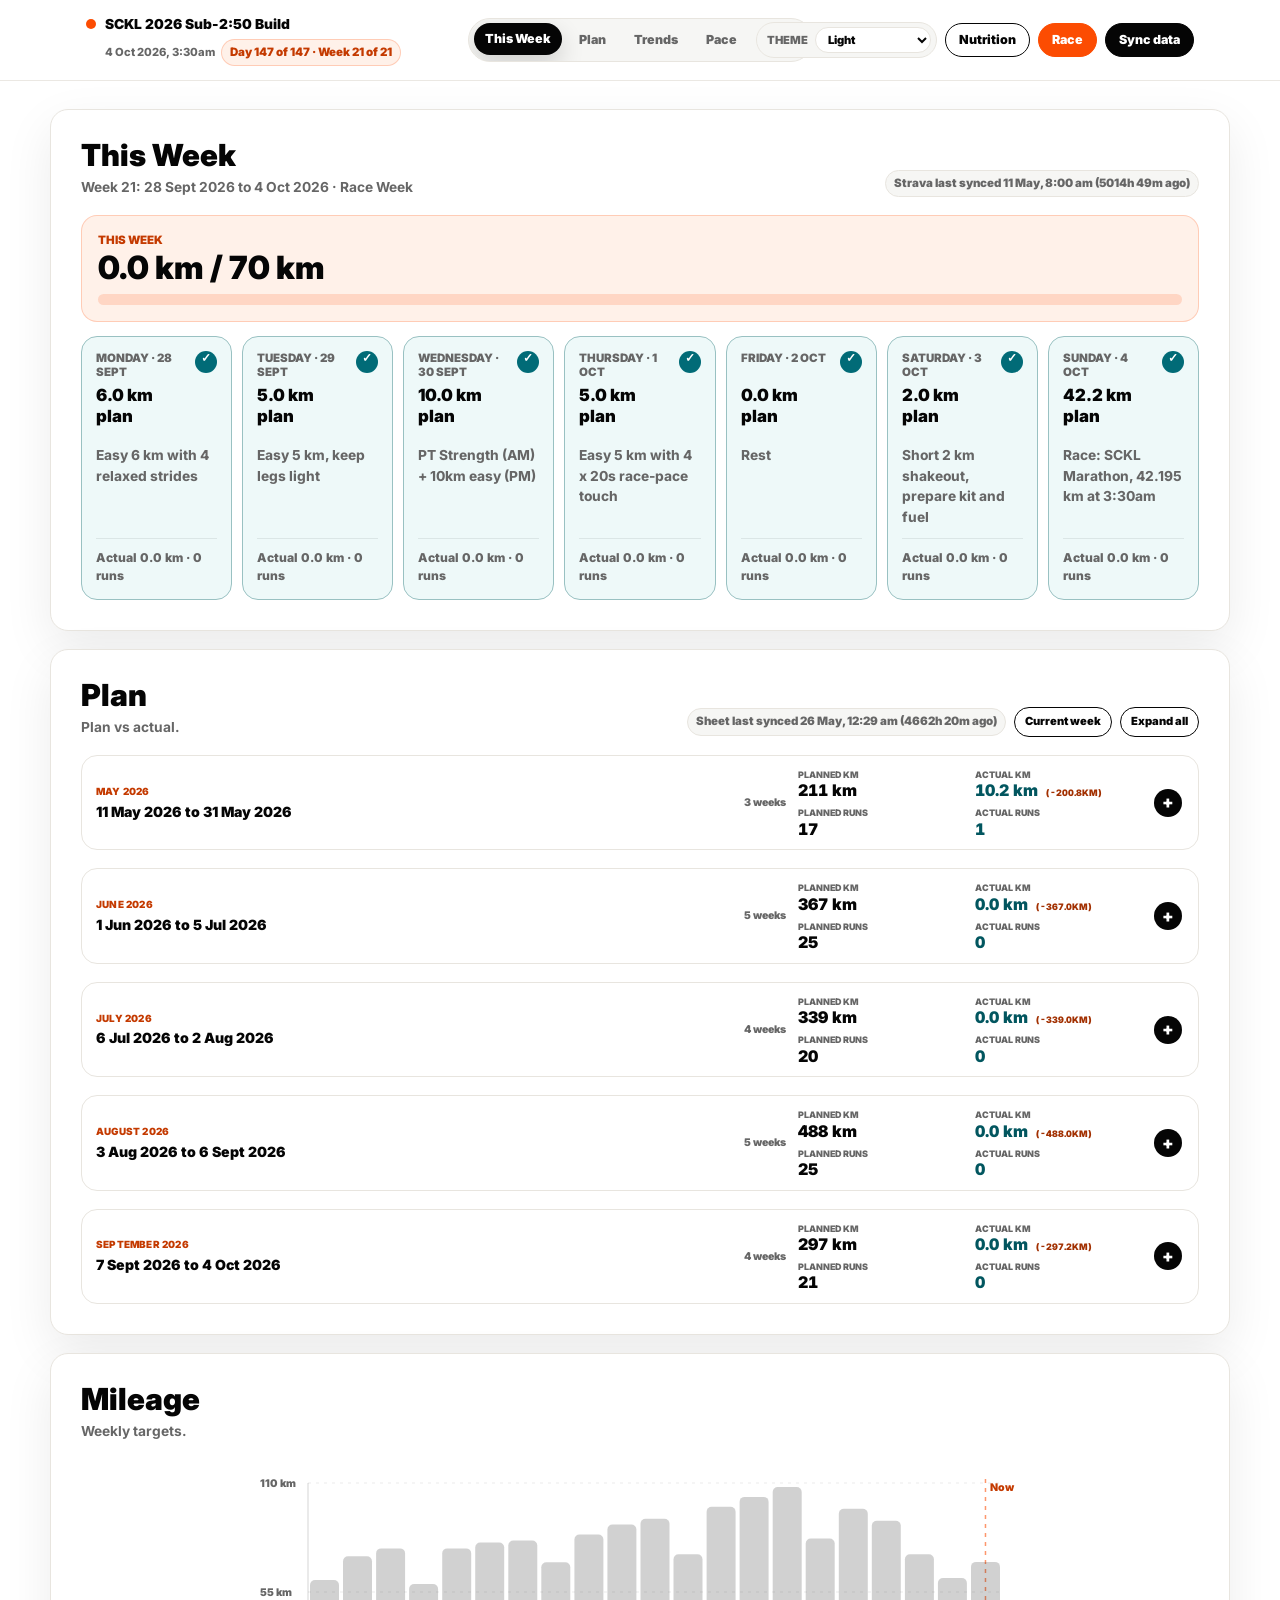
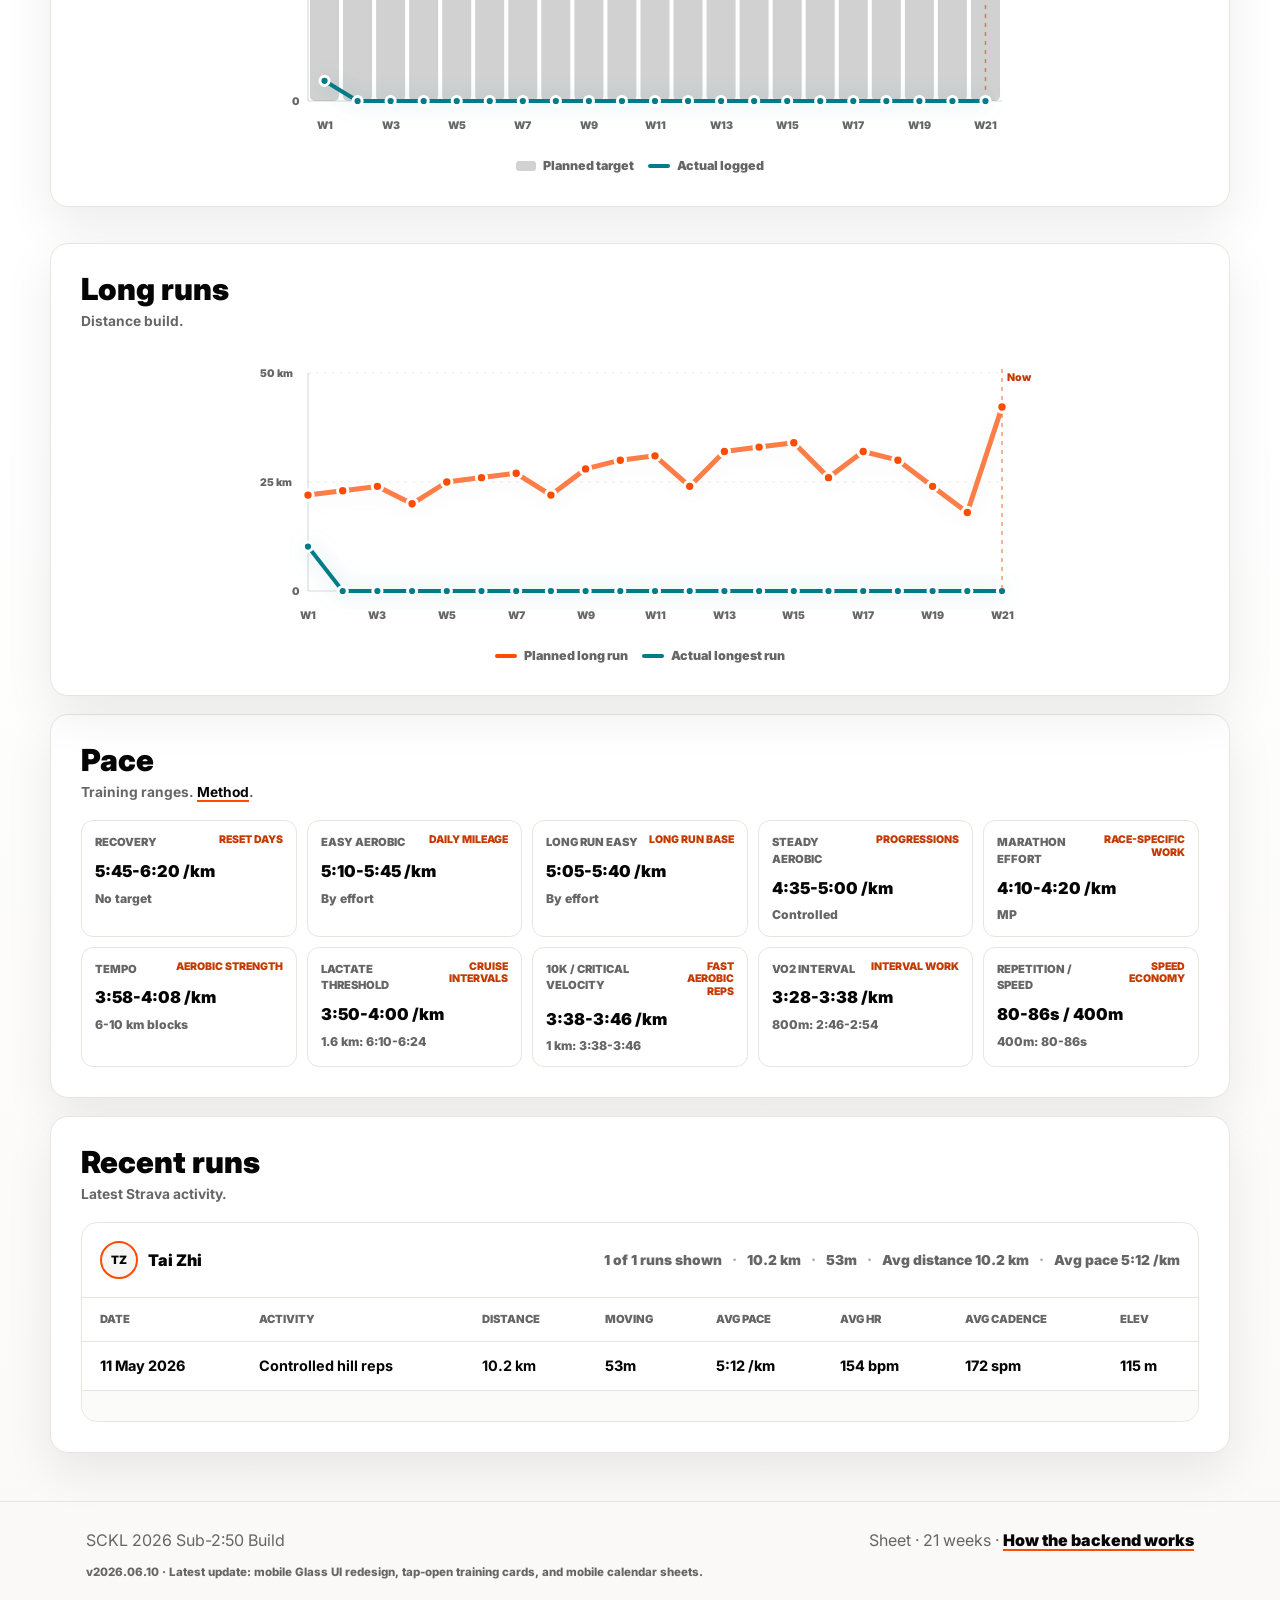
==== commit a5df623f: "Add mobile glass dashboard experience" ====
--- a/index.html
+++ b/index.html
@@ -6,8 +6,8 @@
     <meta name="color-scheme" content="light dark">
     <title>SCKL 2026 Sub-2:50 Build</title>
     <link rel="icon" href="data:image/svg+xml,%3Csvg xmlns='http://www.w3.org/2000/svg' viewBox='0 0 100 100'%3E%3Ctext y='0.9em' font-size='90'%3E🏃🏻%3C/text%3E%3C/svg%3E">
-    <script src="theme.js"></script>
-    <link rel="stylesheet" href="styles.css?v=20260602-freshest-actuals">
+    <script src="theme.js?v=20260610-glass-ui"></script>
+    <link rel="stylesheet" href="styles.css?v=20260610-glass-ui">
   </head>
   <body>
     <nav class="top-nav" aria-label="Marathon dashboard navigation">
@@ -33,6 +33,7 @@
             <option value="dark">Dark</option>
             <option value="editor">IDE editor</option>
             <option value="cyberpunk">Cyberpunk</option>
+            <option value="glass">Glass UI</option>
           </select>
         </label>
         <a class="action-button secondary nav-sync" href="nutrition.html">Nutrition</a>
@@ -120,10 +121,10 @@
     <footer class="site-footer">
       <span>SCKL 2026 Sub-2:50 Build</span>
       <span><span id="syncStatus">Loading plan...</span> · <a href="backend.html">How the backend works</a></span>
-      <span class="site-version">v2026.06.02 · Latest update: freshest Strava source selection and Cloudflare cache refresh.</span>
+      <span class="site-version">v2026.06.10 · Latest update: mobile Glass UI redesign, tap-open training cards, and mobile calendar sheets.</span>
     </footer>
 
     <button id="returnTop" class="return-top" type="button" aria-label="Return to top">↑</button>
-    <script src="app.js?v=20260602-freshest-actuals"></script>
+    <script src="app.js?v=20260610-glass-ui"></script>
   </body>
 </html>
--- a/styles.css
+++ b/styles.css
@@ -176,6 +176,52 @@
   --shadow: 0 18px 50px rgba(0, 0, 0, 0.72);
 }
 
+html[data-theme="glass"] {
+  --bg: #edf4f8;
+  --body-start: #f8fbff;
+  --body-mid: #edf6f7;
+  --body-end: #fff7ef;
+  --panel: rgba(255, 255, 255, 0.58);
+  --card: rgba(255, 255, 255, 0.64);
+  --ink: #071118;
+  --muted: #52606a;
+  --soft: rgba(255, 255, 255, 0.48);
+  --line: rgba(7, 17, 24, 0.12);
+  --subtle-line: rgba(7, 17, 24, 0.09);
+  --nav-line: rgba(255, 255, 255, 0.54);
+  --nav-bg: rgba(255, 255, 255, 0.56);
+  --inverse: #ffffff;
+  --orange: #ff6a21;
+  --orange-dark: #ba3b00;
+  --orange-soft: rgba(255, 106, 33, 0.13);
+  --teal: #007a85;
+  --teal-soft: rgba(0, 122, 133, 0.13);
+  --amber: #b87800;
+  --amber-soft: rgba(255, 193, 74, 0.16);
+  --long-bg: rgba(255, 255, 255, 0.48);
+  --complete-bg: rgba(230, 242, 238, 0.74);
+  --complete-border: rgba(0, 122, 133, 0.24);
+  --complete-mark-bg: #0b7f78;
+  --complete-mark-text: #ffffff;
+  --current-bg: rgba(255, 240, 161, 0.7);
+  --current-border: #c68a00;
+  --current-glow: rgba(198, 138, 0, 0.18);
+  --chart-grid: rgba(7, 17, 24, 0.1);
+  --chart-axis: rgba(7, 17, 24, 0.18);
+  --chart-crosshair: rgba(7, 17, 24, 0.62);
+  --chart-tooltip-bg: rgba(255, 255, 255, 0.82);
+  --chart-tooltip-border: rgba(255, 255, 255, 0.64);
+  --chart-tooltip-shadow: drop-shadow(0 20px 48px rgba(32, 56, 72, 0.18));
+  --chart-tooltip-label: #65727c;
+  --code-bg: rgba(7, 17, 24, 0.92);
+  --code-text: #ffffff;
+  --glass-highlight: rgba(255, 255, 255, 0.84);
+  --glass-edge: rgba(255, 255, 255, 0.66);
+  --glass-shadow: 0 24px 70px rgba(27, 55, 78, 0.15);
+  --font-ui: "Inter", -apple-system, BlinkMacSystemFont, "SF Pro Display", sans-serif;
+  --shadow: var(--glass-shadow);
+}
+
 * {
   box-sizing: border-box;
 }
@@ -193,6 +239,26 @@
   color: var(--ink);
   font-family: var(--font-ui);
   line-height: 1.5;
+}
+
+html[data-theme="glass"] body {
+  min-height: 100vh;
+  background:
+    linear-gradient(120deg, rgba(255, 255, 255, 0.72), rgba(255, 255, 255, 0) 42%),
+    linear-gradient(160deg, var(--body-start) 0%, var(--body-mid) 48%, var(--body-end) 100%);
+}
+
+html[data-theme="glass"] body::before {
+  position: fixed;
+  inset: 0;
+  z-index: -1;
+  background:
+    linear-gradient(90deg, rgba(7, 17, 24, 0.028) 1px, transparent 1px),
+    linear-gradient(rgba(7, 17, 24, 0.022) 1px, transparent 1px);
+  background-size: 44px 44px;
+  content: "";
+  mask-image: linear-gradient(180deg, rgba(0, 0, 0, 0.65), transparent 78%);
+  pointer-events: none;
 }
 
 html[data-theme="cyberpunk"] body::before {
@@ -254,6 +320,218 @@
   color: var(--syntax-comment);
 }
 
+html[data-theme="glass"] .top-nav,
+html[data-theme="glass"] .panel,
+html[data-theme="glass"] .calendar-phase-group,
+html[data-theme="glass"] .activity-table-shell,
+html[data-theme="glass"] .day-card,
+html[data-theme="glass"] .calendar-day,
+html[data-theme="glass"] .calendar-week-meta,
+html[data-theme="glass"] .week-progress,
+html[data-theme="glass"] .week-metric,
+html[data-theme="glass"] .pace-card,
+html[data-theme="glass"] .chart-mobile-panel,
+html[data-theme="glass"] .theme-picker {
+  border-color: var(--glass-edge);
+  background:
+    linear-gradient(145deg, rgba(255, 255, 255, 0.72), rgba(255, 255, 255, 0.38)),
+    var(--card);
+  box-shadow: var(--glass-shadow);
+  backdrop-filter: blur(22px) saturate(1.18);
+}
+
+html[data-theme="glass"] .panel,
+html[data-theme="glass"] .calendar-phase-group,
+html[data-theme="glass"] .activity-table-shell {
+  border-radius: 14px;
+}
+
+html[data-theme="glass"] .panel {
+  position: relative;
+  overflow: hidden;
+}
+
+html[data-theme="glass"] .panel::before,
+html[data-theme="glass"] .day-card::before,
+html[data-theme="glass"] .calendar-day::before {
+  position: absolute;
+  inset: 0;
+  border-radius: inherit;
+  background: linear-gradient(135deg, rgba(255, 255, 255, 0.58), transparent 42%);
+  content: "";
+  opacity: 0.72;
+  pointer-events: none;
+}
+
+html[data-theme="glass"] .panel > *,
+html[data-theme="glass"] .day-card > *,
+html[data-theme="glass"] .calendar-day > * {
+  position: relative;
+}
+
+html[data-theme="glass"] .top-nav {
+  top: 10px;
+  width: min(1180px, calc(100% - 24px));
+  margin: 0 auto;
+  border: 1px solid var(--glass-edge);
+  border-radius: 18px;
+}
+
+html[data-theme="glass"] main {
+  gap: 18px;
+}
+
+html[data-theme="glass"] .nav-tabs {
+  border-color: rgba(255, 255, 255, 0.72);
+  background: rgba(255, 255, 255, 0.5);
+  box-shadow: inset 0 1px 0 rgba(255, 255, 255, 0.72);
+}
+
+html[data-theme="glass"] .nav-tabs a.active,
+html[data-theme="glass"] .nav-tabs a[aria-current="true"] {
+  background: rgba(7, 17, 24, 0.9);
+  color: #ffffff;
+}
+
+html[data-theme="glass"] .action-button {
+  border-color: rgba(7, 17, 24, 0.18);
+  box-shadow: inset 0 1px 0 rgba(255, 255, 255, 0.62);
+}
+
+html[data-theme="glass"] .action-button.primary {
+  background: linear-gradient(135deg, #071118, #273743);
+}
+
+html[data-theme="glass"] .section-heading h2 {
+  letter-spacing: 0;
+}
+
+html[data-theme="glass"] .section-heading p {
+  max-width: none;
+}
+
+html[data-theme="glass"] #week.panel {
+  background:
+    linear-gradient(135deg, rgba(255, 106, 33, 0.14), rgba(0, 122, 133, 0.12)),
+    var(--panel);
+}
+
+html[data-theme="glass"] .week-progress {
+  border: 1px solid var(--glass-edge);
+  border-radius: 12px;
+}
+
+html[data-theme="glass"] .progress-track {
+  background: rgba(7, 17, 24, 0.1);
+}
+
+html[data-theme="glass"] .progress-track span {
+  background: linear-gradient(90deg, var(--orange), var(--teal));
+}
+
+html[data-theme="glass"] .day-card,
+html[data-theme="glass"] .calendar-day {
+  border-radius: 12px;
+}
+
+html[data-theme="glass"] .day-card {
+  border: 1px solid var(--glass-edge);
+  outline: none;
+}
+
+html[data-theme="glass"] .day-card:focus-visible,
+html[data-theme="glass"] .calendar-day:focus-visible {
+  box-shadow: 0 0 0 3px rgba(255, 106, 33, 0.2), var(--glass-shadow);
+}
+
+html[data-theme="glass"] .day-card-details {
+  display: none;
+  grid-column: 1 / -1;
+  gap: 10px;
+  margin-top: 4px;
+  padding-top: 12px;
+  border-top: 1px solid rgba(7, 17, 24, 0.1);
+}
+
+html[data-theme="glass"] .day-card.detail-open .day-card-details {
+  display: grid;
+  animation: glassDetailIn 180ms ease both;
+}
+
+html[data-theme="glass"] .day-card-details span {
+  display: block;
+  color: var(--muted);
+  font-size: 0.62rem;
+  font-weight: 900;
+  text-transform: uppercase;
+}
+
+html[data-theme="glass"] .day-card-details p {
+  margin: 2px 0 0;
+  color: var(--ink);
+  font-size: 0.82rem;
+}
+
+html[data-theme="glass"] .day-card-details ul {
+  display: grid;
+  gap: 7px;
+  margin: 7px 0 0;
+  padding: 0;
+  list-style: none;
+}
+
+html[data-theme="glass"] .day-card-details li {
+  display: grid;
+  gap: 2px;
+  padding: 8px;
+  border: 1px solid rgba(7, 17, 24, 0.08);
+  border-radius: 10px;
+  background: rgba(255, 255, 255, 0.38);
+}
+
+html[data-theme="glass"] .day-card-details li span {
+  font-size: 0.72rem;
+  text-transform: none;
+}
+
+html[data-theme="glass"] .calendar-phase-group summary {
+  border-bottom-color: rgba(255, 255, 255, 0.55);
+}
+
+html[data-theme="glass"] .calendar-day.past-day.completed-day,
+html[data-theme="glass"] .day-card.past-day,
+html[data-theme="glass"] .day-card.completed-day {
+  background:
+    linear-gradient(145deg, rgba(232, 248, 244, 0.82), rgba(255, 255, 255, 0.42)),
+    var(--complete-bg);
+}
+
+html[data-theme="glass"] .calendar-day.active-day,
+html[data-theme="glass"] .day-card.active-day {
+  background:
+    linear-gradient(145deg, rgba(255, 241, 173, 0.88), rgba(255, 255, 255, 0.48)),
+    var(--current-bg);
+}
+
+html[data-theme="glass"] .calendar-day > .calendar-tooltip {
+  position: absolute;
+}
+
+html[data-theme="glass"] .chart-shell svg {
+  border-radius: 12px;
+}
+
+@keyframes glassDetailIn {
+  from {
+    opacity: 0;
+    transform: translateY(-4px);
+  }
+  to {
+    opacity: 1;
+    transform: translateY(0);
+  }
+}
+
 a {
   color: var(--ink);
   font-weight: 900;
@@ -1145,6 +1423,56 @@
   margin-bottom: 0;
   font-size: 0.86rem;
   font-weight: 750;
+}
+
+.day-card-details {
+  display: none;
+  grid-column: 1 / -1;
+  gap: 10px;
+  margin-top: 4px;
+  padding-top: 12px;
+  border-top: 1px solid var(--subtle-line);
+}
+
+.day-card.detail-open .day-card-details {
+  display: grid;
+  animation: glassDetailIn 180ms ease both;
+}
+
+.day-card-details span {
+  display: block;
+  color: var(--muted);
+  font-size: 0.62rem;
+  font-weight: 900;
+  text-transform: uppercase;
+}
+
+.day-card-details p {
+  margin: 2px 0 0;
+  color: var(--ink);
+  font-size: 0.82rem;
+}
+
+.day-card-details ul {
+  display: grid;
+  gap: 7px;
+  margin: 7px 0 0;
+  padding: 0;
+  list-style: none;
+}
+
+.day-card-details li {
+  display: grid;
+  gap: 2px;
+  padding: 8px;
+  border: 1px solid var(--subtle-line);
+  border-radius: 10px;
+  background: var(--soft);
+}
+
+.day-card-details li span {
+  font-size: 0.72rem;
+  text-transform: none;
 }
 
 .plan-list {
@@ -1434,6 +1762,10 @@
   font-size: 0.76rem;
   font-weight: 800;
   line-height: 1.35;
+}
+
+.mobile-calendar-sheet {
+  display: none;
 }
 
 .calendar-day:hover,
@@ -2874,6 +3206,88 @@
     transform: translateY(0) scale(1) !important;
   }
 
+  .mobile-calendar-sheet {
+    position: fixed;
+    right: 14px;
+    bottom: calc(74px + env(safe-area-inset-bottom));
+    left: 14px;
+    z-index: 120;
+    display: grid;
+    gap: 8px;
+    max-height: min(52vh, 360px);
+    overflow-y: auto;
+    padding: 18px 16px 16px;
+    border: 1px solid var(--chart-tooltip-border);
+    border-radius: 18px;
+    background: var(--chart-tooltip-bg);
+    box-shadow: 0 22px 60px rgba(5, 5, 5, 0.28);
+    color: var(--ink);
+    opacity: 0;
+    overscroll-behavior: contain;
+    pointer-events: none;
+    transform: translateY(10px) scale(0.98);
+    transition: opacity 160ms ease, transform 160ms ease;
+  }
+
+  .mobile-calendar-sheet[hidden] {
+    display: none;
+  }
+
+  .mobile-calendar-sheet.visible {
+    opacity: 1;
+    pointer-events: auto;
+    transform: translateY(0) scale(1);
+  }
+
+  .mobile-calendar-sheet::before {
+    width: 42px;
+    height: 4px;
+    margin: 0 auto 2px;
+    border-radius: 999px;
+    background: color-mix(in srgb, var(--muted) 46%, transparent);
+    content: "";
+  }
+
+  .mobile-calendar-sheet strong {
+    padding-right: 32px;
+    font-size: 0.9rem;
+    font-weight: 900;
+  }
+
+  .mobile-calendar-sheet em {
+    color: var(--orange-dark);
+    font-size: 0.7rem;
+    font-style: normal;
+    font-weight: 900;
+    text-transform: uppercase;
+  }
+
+  .mobile-calendar-sheet span,
+  .mobile-calendar-sheet small {
+    color: var(--muted);
+    font-size: 0.82rem;
+    font-weight: 800;
+    line-height: 1.35;
+  }
+
+  .mobile-sheet-close {
+    position: absolute;
+    top: 12px;
+    right: 12px;
+    display: inline-grid;
+    width: 28px;
+    height: 28px;
+    place-items: center;
+    border: 1px solid var(--line);
+    border-radius: 50%;
+    background: var(--ink);
+    color: var(--inverse);
+    cursor: pointer;
+    font-size: 1rem;
+    font-weight: 900;
+    line-height: 1;
+  }
+
   .status-pill {
     margin-top: 10px;
     max-width: 100%;
@@ -3149,3 +3563,304 @@
     grid-column: 3;
   }
 }
+
+@media (max-width: 640px) {
+  html[data-theme="glass"] body {
+    padding-top: 86px;
+    padding-bottom: calc(112px + env(safe-area-inset-bottom));
+  }
+
+  html[data-theme="glass"] .top-nav {
+    top: 8px;
+    right: 8px;
+    left: 8px;
+    width: auto;
+    min-height: 58px;
+    grid-template-columns: minmax(0, 1fr) auto;
+    padding: 8px 9px;
+    border-radius: 18px;
+    backdrop-filter: none;
+  }
+
+  html[data-theme="glass"] .site-mark {
+    font-size: 0.78rem;
+  }
+
+  html[data-theme="glass"] .countdown-pill {
+    background: rgba(255, 255, 255, 0.52);
+  }
+
+  html[data-theme="glass"] .nav-tabs {
+    bottom: calc(10px + env(safe-area-inset-bottom));
+    padding: 5px;
+    border-radius: 22px;
+    background: rgba(255, 255, 255, 0.58);
+    backdrop-filter: blur(24px) saturate(1.18);
+  }
+
+  html[data-theme="glass"] .nav-tabs a {
+    min-height: 38px;
+    border-radius: 17px;
+  }
+
+  html[data-theme="glass"] .theme-picker {
+    bottom: calc(62px + env(safe-area-inset-bottom));
+    left: 12px;
+    border-radius: 999px;
+  }
+
+  html[data-theme="glass"] main {
+    width: min(100% - 16px, 1180px);
+    gap: 12px;
+    margin-top: 6px;
+  }
+
+  html[data-theme="glass"] .panel {
+    padding: 13px;
+    border-radius: 18px;
+  }
+
+  html[data-theme="glass"] h2 {
+    font-size: 1.28rem;
+  }
+
+  html[data-theme="glass"] .section-heading {
+    display: grid;
+    gap: 8px;
+  }
+
+  html[data-theme="glass"] .section-heading p {
+    font-size: 0.8rem;
+    line-height: 1.32;
+  }
+
+  html[data-theme="glass"] .status-pill {
+    justify-self: start;
+    margin-top: 0;
+    padding: 6px 8px;
+    border-radius: 999px;
+    background: rgba(255, 255, 255, 0.48);
+    font-size: 0.6rem;
+  }
+
+  html[data-theme="glass"] .week-progress {
+    gap: 10px;
+    padding: 13px;
+  }
+
+  html[data-theme="glass"] .week-progress strong {
+    font-size: 1.38rem;
+  }
+
+  html[data-theme="glass"] #currentWeekPlan .daily-grid {
+    display: flex;
+    gap: 9px;
+    overflow-x: auto;
+    padding-bottom: 4px;
+    scroll-padding-left: 2px;
+    scroll-snap-type: x mandatory;
+  }
+
+  html[data-theme="glass"] #currentWeekPlan .day-card {
+    width: auto;
+    min-height: 0;
+    flex: 0 0 min(84vw, 322px);
+    grid-template-columns: minmax(0, 1fr) auto;
+    grid-template-rows: auto auto auto auto;
+    grid-template-areas:
+      "head metric"
+      "plan plan"
+      "actual actual"
+      "details details";
+    gap: 8px;
+    padding: 12px;
+    scroll-snap-align: start;
+  }
+
+  html[data-theme="glass"] #currentWeekPlan .day-card-head {
+    grid-area: head;
+    min-height: 0;
+  }
+
+  html[data-theme="glass"] #currentWeekPlan .day-card > strong {
+    grid-area: metric;
+    min-height: 0;
+    text-align: right;
+    font-size: 0.95rem;
+    line-height: 1.05;
+  }
+
+  html[data-theme="glass"] #currentWeekPlan .day-card > p {
+    grid-area: plan;
+    display: -webkit-box;
+    margin: 0;
+    overflow: hidden;
+    -webkit-box-orient: vertical;
+    -webkit-line-clamp: 2;
+    color: color-mix(in srgb, var(--ink) 82%, var(--muted));
+    font-size: 0.82rem;
+  }
+
+  html[data-theme="glass"] #currentWeekPlan .day-card.detail-open > p {
+    display: block;
+    overflow: visible;
+    -webkit-line-clamp: initial;
+  }
+
+  html[data-theme="glass"] #currentWeekPlan .actual-line {
+    grid-area: actual;
+    margin-top: 0;
+  }
+
+  html[data-theme="glass"] #currentWeekPlan .day-card-details {
+    grid-area: details;
+  }
+
+  html[data-theme="glass"] .calendar-phase-group {
+    overflow: hidden;
+  }
+
+  html[data-theme="glass"] .calendar-phase-group[open] .calendar-phase-body {
+    animation: glassDetailIn 180ms ease both;
+  }
+
+  html[data-theme="glass"] .calendar-phase-group summary {
+    padding: 12px;
+    border-radius: 18px;
+  }
+
+  html[data-theme="glass"] .phase-mileage {
+    display: grid;
+    grid-template-columns: repeat(4, minmax(0, 1fr));
+    gap: 5px;
+  }
+
+  html[data-theme="glass"] .phase-mileage-item {
+    min-width: 0;
+    padding: 7px 5px;
+    border-radius: 10px;
+    background: rgba(255, 255, 255, 0.38);
+  }
+
+  html[data-theme="glass"] .phase-mileage-item small {
+    font-size: 0.48rem;
+  }
+
+  html[data-theme="glass"] .phase-mileage-item strong {
+    font-size: 0.72rem;
+  }
+
+  html[data-theme="glass"] .calendar-week-meta {
+    margin-bottom: 7px;
+    padding: 11px;
+    border-radius: 14px;
+  }
+
+  html[data-theme="glass"] .calendar-days {
+    display: flex;
+    max-width: 100%;
+    gap: 7px;
+    overflow-x: auto;
+    padding-bottom: 4px;
+    scroll-padding-left: 2px;
+    scroll-snap-type: x mandatory;
+  }
+
+  html[data-theme="glass"] .calendar-day {
+    width: 108px;
+    min-width: 0;
+    min-height: 82px;
+    flex: 0 0 108px;
+    gap: 3px;
+    padding: 7px 5px;
+    border-radius: 12px;
+    scroll-snap-align: start;
+    backdrop-filter: none;
+  }
+
+  html[data-theme="glass"] .calendar-day-head {
+    display: grid;
+    gap: 1px;
+  }
+
+  html[data-theme="glass"] .calendar-day-head span {
+    font-size: 0.52rem;
+  }
+
+  html[data-theme="glass"] .calendar-day-head strong {
+    font-size: 0.54rem;
+    text-align: left;
+  }
+
+  html[data-theme="glass"] .calendar-day-main span,
+  html[data-theme="glass"] .calendar-day-main small,
+  html[data-theme="glass"] .calendar-day-actual {
+    display: none;
+  }
+
+  html[data-theme="glass"] .calendar-day-main strong {
+    font-size: 0.68rem;
+    line-height: 1.05;
+  }
+
+  html[data-theme="glass"] .calendar-day > .calendar-tooltip {
+    position: fixed;
+    right: 10px;
+    bottom: calc(78px + env(safe-area-inset-bottom));
+    left: 10px;
+    width: auto;
+    max-width: none;
+    border-color: var(--glass-edge);
+    background: rgba(255, 255, 255, 0.78);
+    backdrop-filter: blur(24px) saturate(1.2);
+  }
+
+  html[data-theme="glass"] .mobile-calendar-sheet {
+    right: 10px;
+    bottom: calc(78px + env(safe-area-inset-bottom));
+    left: 10px;
+    border-color: var(--glass-edge);
+    background: rgba(255, 255, 255, 0.82);
+    backdrop-filter: blur(24px) saturate(1.2);
+  }
+
+  html[data-theme="glass"] .trend-grid {
+    gap: 12px;
+  }
+
+  html[data-theme="glass"] .chart-shell svg {
+    height: clamp(184px, 54vw, 210px);
+  }
+
+  html[data-theme="glass"] .chart-mobile-panel {
+    border-radius: 14px;
+  }
+
+  html[data-theme="glass"] .activity-table-scroll {
+    overflow: visible;
+  }
+
+  html[data-theme="glass"] .activity-table {
+    border-spacing: 0 8px;
+  }
+
+  html[data-theme="glass"] .activity-table tbody tr {
+    border: 1px solid var(--glass-edge);
+    border-radius: 14px;
+    background: rgba(255, 255, 255, 0.46);
+    box-shadow: 0 10px 30px rgba(27, 55, 78, 0.1);
+  }
+
+  html[data-theme="glass"] .activity-table td {
+    padding: 7px 9px;
+  }
+
+  html[data-theme="glass"] .activity-summary-stats span {
+    border-color: rgba(255, 255, 255, 0.62);
+    background: rgba(255, 255, 255, 0.42);
+  }
+
+  html[data-theme="glass"] .site-footer {
+    padding-bottom: 96px;
+  }
+}
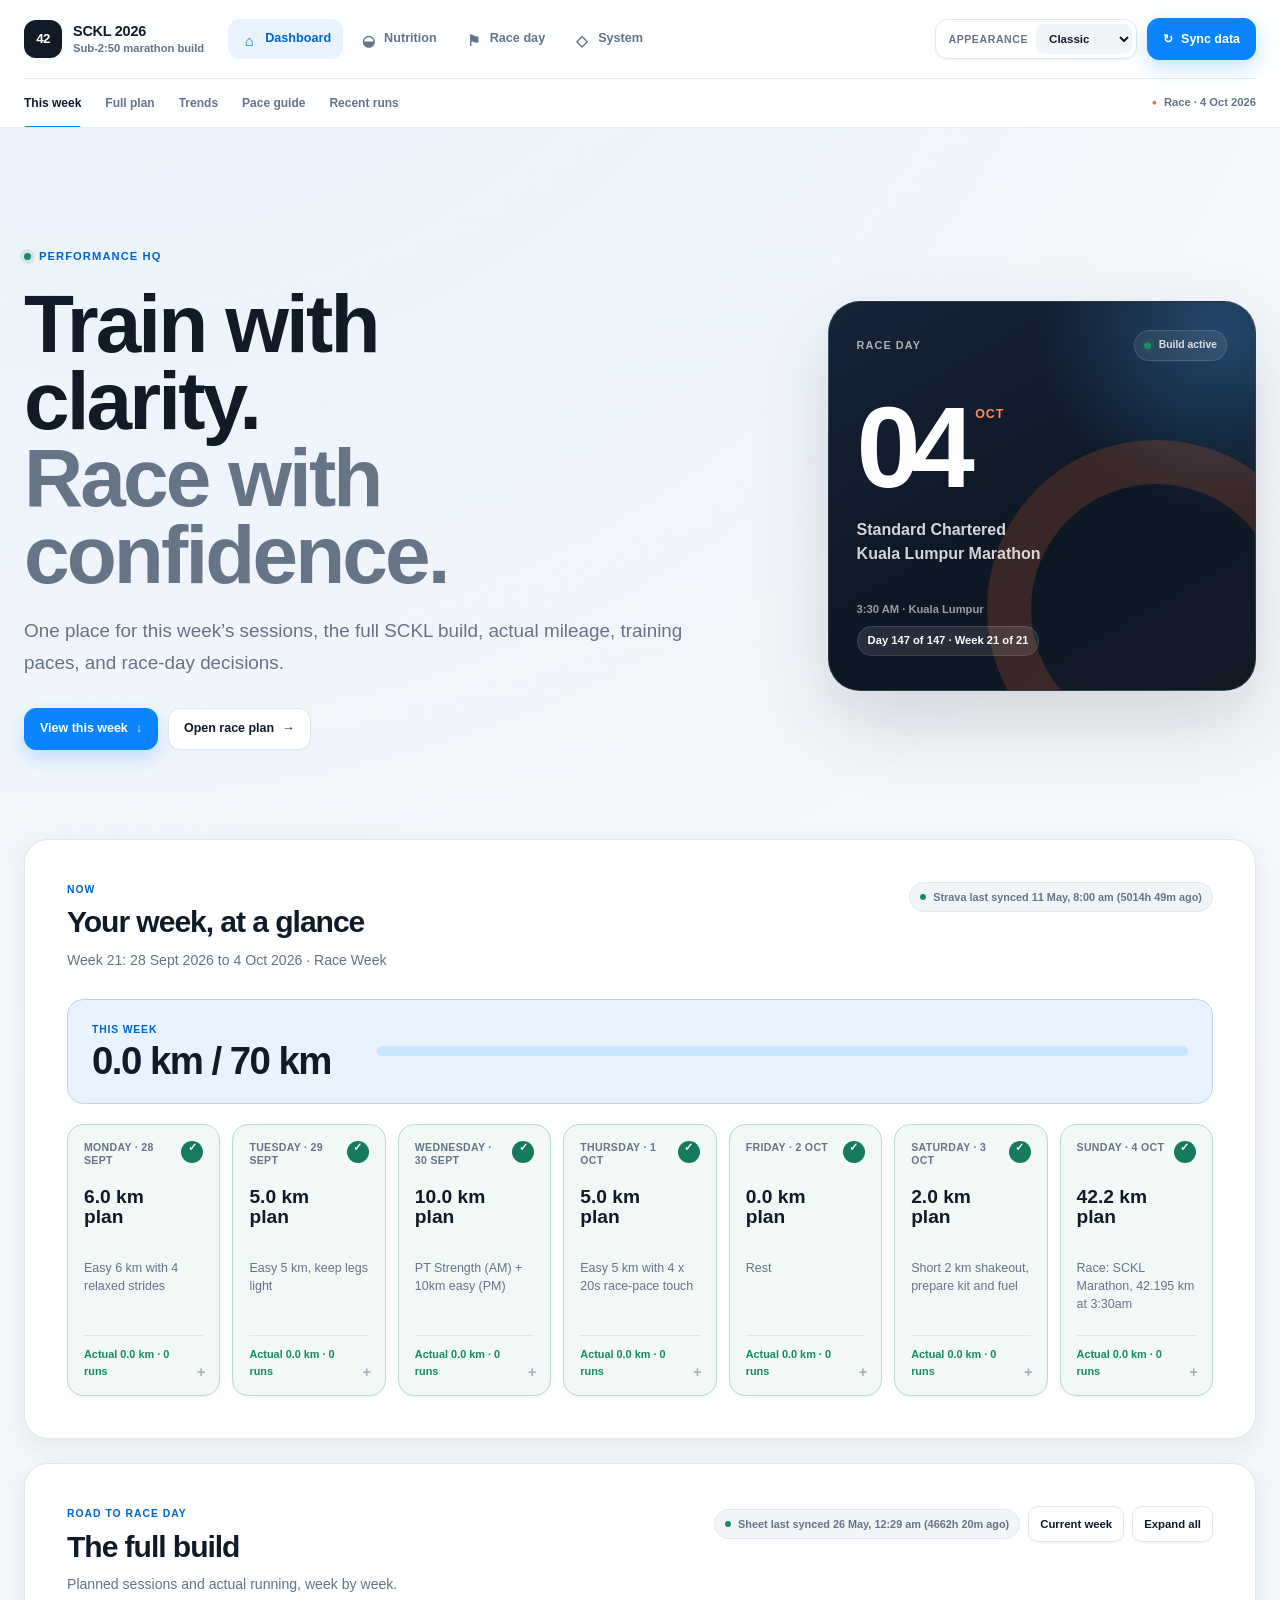
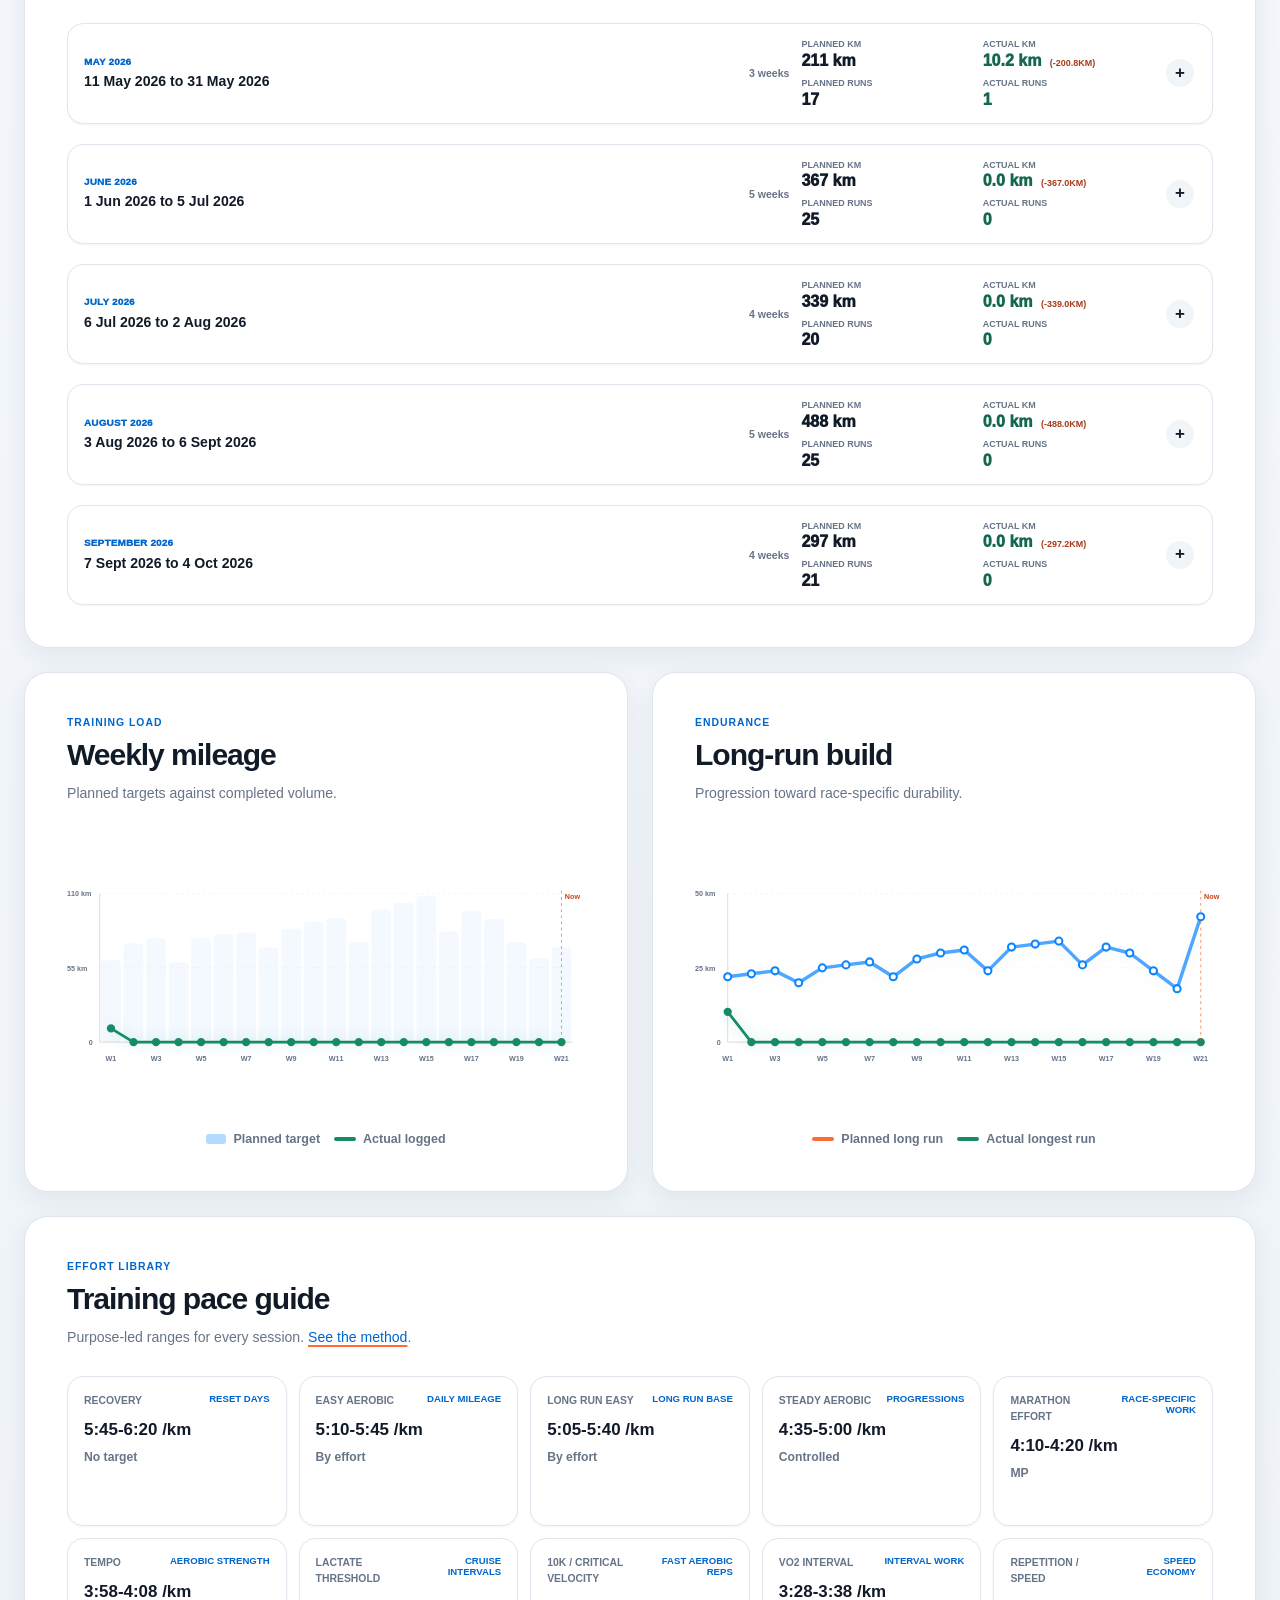
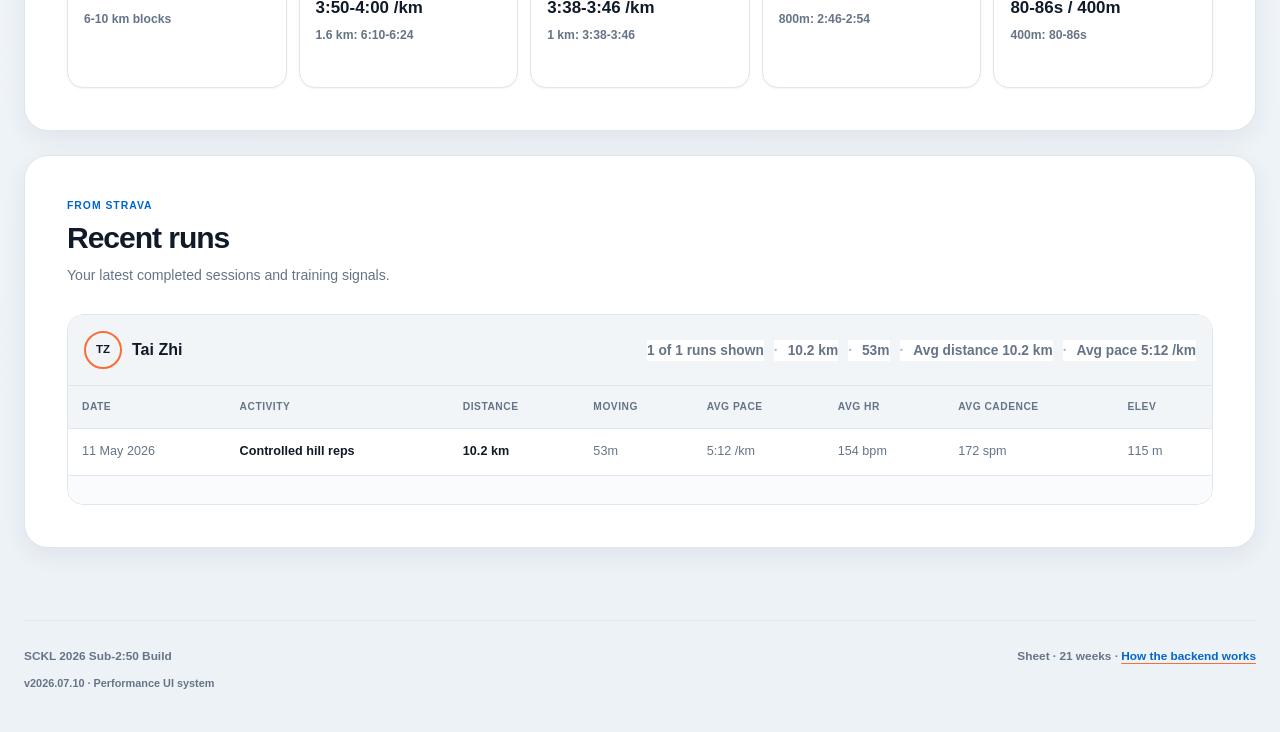
==== commit d8c3b0a8: "Redesign SCKL marathon dashboard UI" ====
--- a/index.html
+++ b/index.html
@@ -4,52 +4,104 @@
     <meta charset="utf-8">
     <meta name="viewport" content="width=device-width, initial-scale=1">
     <meta name="color-scheme" content="light dark">
+    <meta name="theme-color" content="#f4f7fb">
+    <meta name="description" content="A focused marathon training dashboard for the SCKL 2026 sub-2:50 build.">
+    <meta property="og:type" content="website">
+    <meta property="og:title" content="SCKL 2026 · Sub-2:50 Marathon Build">
+    <meta property="og:description" content="Train with clarity. Race with confidence.">
+    <meta property="og:image" content="https://sckl-marathon-dashboard.pages.dev/og-performance.png">
+    <meta property="og:image:width" content="1731">
+    <meta property="og:image:height" content="909">
+    <meta name="twitter:card" content="summary_large_image">
     <title>SCKL 2026 Sub-2:50 Build</title>
     <link rel="icon" href="data:image/svg+xml,%3Csvg xmlns='http://www.w3.org/2000/svg' viewBox='0 0 100 100'%3E%3Ctext y='0.9em' font-size='90'%3E🏃🏻%3C/text%3E%3C/svg%3E">
-    <script src="theme.js?v=20260610-glass-ui"></script>
-    <link rel="stylesheet" href="styles.css?v=20260610-glass-ui">
+    <script src="theme.js?v=20260710-performance-ui"></script>
+    <link rel="stylesheet" href="styles.css?v=20260710-performance-ui">
   </head>
-  <body>
-    <nav class="top-nav" aria-label="Marathon dashboard navigation">
-      <a class="site-brand" href="index.html">
-        <span class="site-mark">SCKL 2026 Sub-2:50 Build</span>
-        <span class="nav-date">
-          <span>4 Oct 2026, 3:30am</span>
-          <span id="raceCountdown" class="countdown-pill">Loading training day</span>
-        </span>
-      </a>
-      <div class="nav-tabs" aria-label="Dashboard sections">
-        <a href="#week">This Week</a>
-        <a href="#plan">Plan</a>
-        <a href="#trends">Trends</a>
-        <a href="#pace">Pace</a>
-        <a href="#activity">Runs</a>
+  <body class="page-dashboard">
+    <a class="skip-link" href="#mainContent">Skip to training dashboard</a>
+    <nav class="top-nav" data-navigation aria-label="Marathon dashboard navigation">
+      <div class="nav-shell">
+        <a class="site-brand" href="index.html" aria-label="SCKL 2026 dashboard home">
+          <span class="site-logo" aria-hidden="true">42</span>
+          <span class="brand-copy">
+            <strong>SCKL 2026</strong>
+            <small>Sub-2:50 marathon build</small>
+          </span>
+        </a>
+        <button class="nav-menu-button" type="button" data-nav-toggle aria-expanded="false" aria-controls="siteMenu">
+          <span>Menu</span>
+          <i aria-hidden="true"></i>
+        </button>
+        <div id="siteMenu" class="nav-menu" data-nav-menu>
+          <div class="page-tabs" aria-label="Tracker pages">
+            <a class="active" href="index.html" aria-current="page"><span aria-hidden="true">⌂</span>Dashboard</a>
+            <a href="nutrition.html"><span aria-hidden="true">◒</span>Nutrition</a>
+            <a href="race.html"><span aria-hidden="true">⚑</span>Race day</a>
+            <a href="backend.html"><span aria-hidden="true">◇</span>System</a>
+          </div>
+          <div class="nav-actions">
+            <label class="theme-picker" for="themeSelect">
+              <span>Appearance</span>
+              <select id="themeSelect" data-theme-select aria-label="Select site theme">
+                <option value="light">Classic</option>
+                <option value="dark">Night</option>
+                <option value="editor">Focus</option>
+                <option value="cyberpunk">Neon</option>
+                <option value="glass">Glass</option>
+              </select>
+            </label>
+            <a class="action-button primary nav-sync" data-feedback-message="Opening data sync in GitHub Actions" href="https://github.com/breadlover97/sckl-marathon-dashboard/actions/workflows/deploy-pages.yml" target="_blank" rel="noopener noreferrer"><span aria-hidden="true">↻</span>Sync data</a>
+          </div>
+        </div>
       </div>
-      <div class="nav-actions">
-        <label class="theme-picker" for="themeSelect">
-          <span>Theme</span>
-          <select id="themeSelect" data-theme-select aria-label="Select site theme">
-            <option value="light">Light</option>
-            <option value="dark">Dark</option>
-            <option value="editor">IDE editor</option>
-            <option value="cyberpunk">Cyberpunk</option>
-            <option value="glass">Glass UI</option>
-          </select>
-        </label>
-        <a class="action-button secondary nav-sync" href="nutrition.html">Nutrition</a>
-        <a class="action-button secondary nav-sync race-action" href="race.html" title="Race execution">Race</a>
-        <a class="action-button primary nav-sync" href="https://github.com/breadlover97/sckl-marathon-dashboard/actions/workflows/deploy-pages.yml" target="_blank" rel="noopener noreferrer">Sync data</a>
+      <div class="section-nav-shell">
+        <div class="nav-tabs" aria-label="Dashboard sections">
+          <a href="#week">This week</a>
+          <a href="#plan">Full plan</a>
+          <a href="#trends">Trends</a>
+          <a href="#pace">Pace guide</a>
+          <a href="#activity">Recent runs</a>
+        </div>
+        <span class="race-date-short"><span aria-hidden="true">●</span> Race · 4 Oct 2026</span>
       </div>
     </nav>
+    <div class="nav-scrim" data-nav-scrim hidden></div>
+    <div class="toast-region" data-toast-region aria-live="polite" aria-atomic="true"></div>
 
-    <main>
+    <header class="site-header dashboard-hero">
+      <div class="header-copy">
+        <span class="eyebrow"><i aria-hidden="true"></i>Performance HQ</span>
+        <h1>Train with clarity.<br><span>Race with confidence.</span></h1>
+        <p class="date-range">One place for this week’s sessions, the full SCKL build, actual mileage, training paces, and race-day decisions.</p>
+        <div class="hero-actions">
+          <a class="action-button primary" href="#week">View this week <span aria-hidden="true">↓</span></a>
+          <a class="action-button secondary" href="race.html">Open race plan <span aria-hidden="true">→</span></a>
+        </div>
+      </div>
+      <aside class="race-focus-card" aria-label="Race day focus">
+        <div class="race-focus-topline">
+          <span>Race day</span>
+          <span class="live-badge"><i aria-hidden="true"></i>Build active</span>
+        </div>
+        <strong>04 <span>OCT</span></strong>
+        <p>Standard Chartered<br>Kuala Lumpur Marathon</p>
+        <div class="race-focus-meta">
+          <span>3:30 AM · Kuala Lumpur</span>
+          <span id="raceCountdown" class="countdown-pill">Loading training day</span>
+        </div>
+      </aside>
+    </header>
+
+    <main id="mainContent">
       <section id="week" class="panel anchor-section">
         <div class="section-heading">
           <div>
-            <h2>This Week</h2>
+            <span class="section-kicker">Now</span>
+            <h2>Your week, at a glance</h2>
             <p id="currentWeekLabel">Loading current training week...</p>
           </div>
-          <span id="trackStatus" class="status-pill">Strava sync loading</span>
+          <span id="trackStatus" class="status-pill is-loading" role="status">Strava sync loading</span>
         </div>
         <div id="currentWeekPlan" class="week-detail"></div>
       </section>
@@ -57,11 +109,12 @@
       <section id="plan" class="panel anchor-section">
         <div class="section-heading">
           <div>
-            <h2>Plan</h2>
-            <p>Plan vs actual.</p>
+            <span class="section-kicker">Road to race day</span>
+            <h2>The full build</h2>
+            <p>Planned sessions and actual running, week by week.</p>
           </div>
           <div class="plan-heading-actions">
-            <span id="planSyncStatus" class="status-pill">Sheet sync loading</span>
+            <span id="planSyncStatus" class="status-pill is-loading" role="status">Sheet sync loading</span>
             <button id="toggleWeeks" class="action-button secondary compact-action" type="button">Current week</button>
             <button id="togglePlanGroups" class="action-button secondary compact-action" type="button">Expand all</button>
           </div>
@@ -73,8 +126,9 @@
         <article class="panel">
           <div class="section-heading compact-heading">
             <div>
-              <h2>Mileage</h2>
-              <p>Weekly targets.</p>
+              <span class="section-kicker">Training load</span>
+              <h2>Weekly mileage</h2>
+              <p>Planned targets against completed volume.</p>
             </div>
           </div>
           <div id="mileageChart" class="chart-shell" aria-label="Planned weekly mileage chart"></div>
@@ -84,8 +138,9 @@
         <article class="panel">
           <div class="section-heading compact-heading">
             <div>
-              <h2>Long runs</h2>
-              <p>Distance build.</p>
+              <span class="section-kicker">Endurance</span>
+              <h2>Long-run build</h2>
+              <p>Progression toward race-specific durability.</p>
             </div>
           </div>
           <div id="longRunChart" class="chart-shell" aria-label="Planned long run progression chart"></div>
@@ -99,8 +154,9 @@
       <section id="pace" class="panel anchor-section">
         <div class="section-heading">
           <div>
-            <h2>Pace</h2>
-            <p>Training ranges. <a href="backend.html#pace-derivation">Method</a>.</p>
+            <span class="section-kicker">Effort library</span>
+            <h2>Training pace guide</h2>
+            <p>Purpose-led ranges for every session. <a href="backend.html#pace-derivation">See the method</a>.</p>
           </div>
         </div>
         <div id="paceGuide" class="pace-guide"></div>
@@ -109,8 +165,9 @@
       <section id="activity" class="panel anchor-section">
         <div class="section-heading">
           <div>
+            <span class="section-kicker">From Strava</span>
             <h2>Recent runs</h2>
-            <p>Latest Strava activity.</p>
+            <p>Your latest completed sessions and training signals.</p>
           </div>
         </div>
         <div id="activityFeed" class="activity-feed"></div>
@@ -121,10 +178,10 @@
     <footer class="site-footer">
       <span>SCKL 2026 Sub-2:50 Build</span>
       <span><span id="syncStatus">Loading plan...</span> · <a href="backend.html">How the backend works</a></span>
-      <span class="site-version">v2026.06.10 · Latest update: mobile Glass UI redesign, tap-open training cards, and mobile calendar sheets.</span>
+      <span class="site-version">v2026.07.10 · Performance UI system</span>
     </footer>
 
     <button id="returnTop" class="return-top" type="button" aria-label="Return to top">↑</button>
-    <script src="app.js?v=20260610-glass-ui"></script>
+    <script src="app.js?v=20260710-performance-ui"></script>
   </body>
 </html>
--- a/styles.css
+++ b/styles.css
@@ -1,5 +1,3 @@
-@import url("https://fonts.googleapis.com/css2?family=Inter:wght@400;600;700;800;900&family=JetBrains+Mono:wght@500;700;800&family=Orbitron:wght@600;800;900&display=swap");
-
 :root {
   --bg: #ffffff;
   --body-start: #ffffff;
@@ -3860,7 +3858,2418 @@
     background: rgba(255, 255, 255, 0.42);
   }
 
+html[data-theme="glass"] .site-footer {
+    padding-bottom: 96px;
+  }
+}
+
+/* 2026 performance UI system ------------------------------------------------ */
+
+:root {
+  --font-ui: -apple-system, BlinkMacSystemFont, "SF Pro Display", "SF Pro Text", "Helvetica Neue", Arial, sans-serif;
+  --bg: #f4f7fb;
+  --body-start: #f7f9fc;
+  --body-mid: #f2f6fa;
+  --body-end: #edf2f7;
+  --panel: #ffffff;
+  --card: #ffffff;
+  --ink: #111b28;
+  --muted: #667487;
+  --soft: #f2f5f8;
+  --line: #dfe6ee;
+  --subtle-line: rgba(17, 27, 40, 0.08);
+  --nav-line: rgba(17, 27, 40, 0.09);
+  --nav-bg: rgba(255, 255, 255, 0.9);
+  --inverse: #ffffff;
+  --blue: #0a84ff;
+  --blue-strong: #0066cc;
+  --blue-soft: #e8f3ff;
+  --orange: #ff6b35;
+  --orange-dark: #c94116;
+  --orange-soft: #fff0e9;
+  --teal: #168b65;
+  --teal-soft: #e4f5ed;
+  --amber: #a86300;
+  --amber-soft: #fff4da;
+  --red: #d94141;
+  --long-bg: #f7f9fb;
+  --complete-bg: #f1f8f5;
+  --complete-border: #b9ddce;
+  --complete-mark-bg: #168b65;
+  --complete-mark-text: #ffffff;
+  --current-bg: #e8f3ff;
+  --current-border: #0a84ff;
+  --current-glow: rgba(10, 132, 255, 0.14);
+  --chart-grid: rgba(17, 27, 40, 0.08);
+  --chart-axis: rgba(17, 27, 40, 0.18);
+  --chart-crosshair: rgba(17, 27, 40, 0.62);
+  --chart-tooltip-bg: rgba(255, 255, 255, 0.98);
+  --chart-tooltip-border: rgba(17, 27, 40, 0.1);
+  --chart-tooltip-shadow: drop-shadow(0 18px 36px rgba(17, 27, 40, 0.16));
+  --chart-tooltip-label: #748194;
+  --code-bg: #111b28;
+  --code-text: #f6f9fc;
+  --shadow-xs: 0 1px 2px rgba(25, 39, 58, 0.05);
+  --shadow-sm: 0 8px 24px rgba(25, 39, 58, 0.07);
+  --shadow-md: 0 18px 48px rgba(25, 39, 58, 0.1);
+  --shadow-lg: 0 32px 80px rgba(25, 39, 58, 0.16);
+  --shadow: var(--shadow-sm);
+  --radius-sm: 10px;
+  --radius-md: 16px;
+  --radius-lg: 24px;
+  --radius-xl: 32px;
+  --page-width: 1280px;
+}
+
+html[data-theme="dark"] {
+  --bg: #080d14;
+  --body-start: #0a1018;
+  --body-mid: #090f17;
+  --body-end: #070c12;
+  --panel: #111923;
+  --card: #151f2b;
+  --ink: #f5f8fc;
+  --muted: #9facbd;
+  --soft: #1a2532;
+  --line: #283646;
+  --subtle-line: rgba(255, 255, 255, 0.08);
+  --nav-line: rgba(255, 255, 255, 0.08);
+  --nav-bg: rgba(10, 16, 24, 0.9);
+  --inverse: #08101a;
+  --blue: #58a9ff;
+  --blue-strong: #8cc5ff;
+  --blue-soft: #102b45;
+  --orange: #ff8a5c;
+  --orange-dark: #ffad8e;
+  --orange-soft: #3a1d13;
+  --teal: #49c99c;
+  --teal-soft: #12362b;
+  --amber: #ffd27a;
+  --amber-soft: #3b2d10;
+  --long-bg: #121b26;
+  --complete-bg: #132a24;
+  --complete-border: #285b4a;
+  --complete-mark-bg: #49c99c;
+  --complete-mark-text: #07110d;
+  --current-bg: #102b45;
+  --current-border: #58a9ff;
+  --current-glow: rgba(88, 169, 255, 0.18);
+  --chart-grid: rgba(255, 255, 255, 0.09);
+  --chart-axis: rgba(255, 255, 255, 0.2);
+  --chart-crosshair: rgba(255, 255, 255, 0.72);
+  --chart-tooltip-bg: rgba(17, 25, 35, 0.98);
+  --chart-tooltip-border: rgba(255, 255, 255, 0.1);
+  --chart-tooltip-label: #9facbd;
+  --code-bg: #060a0f;
+  --code-text: #edf5ff;
+  --shadow-xs: 0 1px 2px rgba(0, 0, 0, 0.3);
+  --shadow-sm: 0 10px 30px rgba(0, 0, 0, 0.24);
+  --shadow-md: 0 20px 52px rgba(0, 0, 0, 0.34);
+  --shadow-lg: 0 34px 88px rgba(0, 0, 0, 0.44);
+}
+
+html[data-theme="editor"] {
+  --bg: #07111c;
+  --body-start: #081521;
+  --body-mid: #07111c;
+  --body-end: #050c14;
+  --panel: #0d1b28;
+  --card: #112231;
+  --ink: #eaf4ff;
+  --muted: #94a9bd;
+  --soft: #142838;
+  --line: #244158;
+  --subtle-line: rgba(181, 220, 255, 0.09);
+  --nav-line: rgba(181, 220, 255, 0.09);
+  --nav-bg: rgba(7, 17, 28, 0.92);
+  --inverse: #06101a;
+  --blue: #55b8ff;
+  --blue-strong: #91d1ff;
+  --blue-soft: #10324a;
+  --orange: #ff9b71;
+  --orange-dark: #ffc0a5;
+  --orange-soft: #3a241c;
+  --teal: #5bd6b3;
+  --teal-soft: #123a32;
+  --amber: #f4d47b;
+  --amber-soft: #382f17;
+  --long-bg: #0e1d2a;
+  --complete-bg: #123129;
+  --complete-border: #296653;
+  --complete-mark-bg: #5bd6b3;
+  --complete-mark-text: #06130f;
+  --current-bg: #10324a;
+  --current-border: #55b8ff;
+  --current-glow: rgba(85, 184, 255, 0.2);
+  --code-bg: #03090f;
+  --code-text: #dff0ff;
+  --shadow-sm: 0 12px 34px rgba(0, 0, 0, 0.26);
+  --shadow-md: 0 24px 56px rgba(0, 0, 0, 0.36);
+  --shadow-lg: 0 36px 90px rgba(0, 0, 0, 0.48);
+}
+
+html[data-theme="cyberpunk"] {
+  --bg: #0b0812;
+  --body-start: #100b1a;
+  --body-mid: #0c0914;
+  --body-end: #08060e;
+  --panel: #171021;
+  --card: #1b1328;
+  --ink: #fbf6ff;
+  --muted: #baaacb;
+  --soft: #241934;
+  --line: #3d2a54;
+  --subtle-line: rgba(255, 255, 255, 0.08);
+  --nav-line: rgba(255, 255, 255, 0.08);
+  --nav-bg: rgba(14, 9, 23, 0.92);
+  --inverse: #0c0712;
+  --blue: #d767ff;
+  --blue-strong: #ebaeff;
+  --blue-soft: #351448;
+  --orange: #ff7a74;
+  --orange-dark: #ffb0ac;
+  --orange-soft: #421d28;
+  --teal: #4ae0c3;
+  --teal-soft: #123a34;
+  --amber: #ffd564;
+  --amber-soft: #3c3010;
+  --long-bg: #1a1225;
+  --complete-bg: #12342f;
+  --complete-border: #28675e;
+  --complete-mark-bg: #4ae0c3;
+  --complete-mark-text: #071511;
+  --current-bg: #351448;
+  --current-border: #d767ff;
+  --current-glow: rgba(215, 103, 255, 0.2);
+  --code-bg: #07030c;
+  --code-text: #f8eaff;
+  --shadow-sm: 0 12px 34px rgba(0, 0, 0, 0.28);
+  --shadow-md: 0 24px 60px rgba(0, 0, 0, 0.38);
+  --shadow-lg: 0 38px 96px rgba(0, 0, 0, 0.5);
+}
+
+html[data-theme="glass"] {
+  --bg: #eaf2f8;
+  --body-start: #f8fbff;
+  --body-mid: #eef5fa;
+  --body-end: #e8f0f7;
+  --panel: rgba(255, 255, 255, 0.72);
+  --card: rgba(255, 255, 255, 0.76);
+  --ink: #102030;
+  --muted: #627386;
+  --soft: rgba(243, 248, 252, 0.72);
+  --line: rgba(31, 56, 82, 0.12);
+  --subtle-line: rgba(31, 56, 82, 0.08);
+  --nav-line: rgba(255, 255, 255, 0.72);
+  --nav-bg: rgba(255, 255, 255, 0.66);
+  --inverse: #ffffff;
+  --blue: #0b76da;
+  --blue-strong: #075dab;
+  --blue-soft: rgba(214, 235, 255, 0.78);
+  --orange: #ed6437;
+  --orange-dark: #b6421e;
+  --orange-soft: rgba(255, 232, 221, 0.78);
+  --teal: #167f62;
+  --teal-soft: rgba(221, 245, 235, 0.8);
+  --amber: #9d6609;
+  --amber-soft: rgba(255, 244, 215, 0.8);
+  --long-bg: rgba(255, 255, 255, 0.62);
+  --complete-bg: rgba(230, 247, 239, 0.78);
+  --complete-border: rgba(22, 127, 98, 0.26);
+  --complete-mark-bg: #167f62;
+  --complete-mark-text: #ffffff;
+  --current-bg: rgba(222, 239, 255, 0.82);
+  --current-border: #0b76da;
+  --current-glow: rgba(11, 118, 218, 0.14);
+  --code-bg: rgba(14, 28, 42, 0.94);
+  --code-text: #f7fbff;
+  --shadow-sm: 0 14px 38px rgba(34, 65, 94, 0.1);
+  --shadow-md: 0 26px 64px rgba(34, 65, 94, 0.14);
+  --shadow-lg: 0 40px 100px rgba(34, 65, 94, 0.18);
+}
+
+* {
+  font-family: var(--font-ui);
+}
+
+html {
+  background: var(--bg);
+  scroll-padding-top: 156px;
+}
+
+body,
+html[data-theme="glass"] body {
+  min-height: 100vh;
+  margin: 0;
+  padding: 0;
+  background:
+    radial-gradient(circle at 8% -10%, color-mix(in srgb, var(--blue) 8%, transparent), transparent 32%),
+    linear-gradient(180deg, var(--body-start), var(--body-mid) 48%, var(--body-end));
+  color: var(--ink);
+  font-family: var(--font-ui);
+  font-size: 16px;
+  font-variant-numeric: tabular-nums;
+  line-height: 1.55;
+  -webkit-font-smoothing: antialiased;
+  text-rendering: optimizeLegibility;
+}
+
+body.nav-open {
+  overflow: hidden;
+}
+
+html[data-theme] body::before {
+  display: none;
+}
+
+html[data-theme="cyberpunk"] h1,
+html[data-theme="cyberpunk"] h2,
+html[data-theme="cyberpunk"] .site-mark,
+html[data-theme="editor"] h1,
+html[data-theme="editor"] h2,
+html[data-theme="editor"] .site-mark {
+  color: inherit;
+  font-family: var(--font-ui);
+  text-shadow: none;
+}
+
+a {
+  color: var(--blue-strong);
+  text-underline-offset: 3px;
+}
+
+button,
+select,
+input {
+  font: inherit;
+}
+
+button,
+a,
+select,
+input,
+summary,
+[tabindex] {
+  -webkit-tap-highlight-color: transparent;
+}
+
+:focus-visible {
+  outline: 3px solid color-mix(in srgb, var(--blue) 34%, transparent);
+  outline-offset: 3px;
+}
+
+::selection {
+  background: color-mix(in srgb, var(--blue) 24%, transparent);
+}
+
+.skip-link {
+  position: fixed;
+  top: 10px;
+  left: 16px;
+  z-index: 1000;
+  padding: 10px 14px;
+  border-radius: 10px;
+  background: var(--ink);
+  color: var(--inverse);
+  font-size: 0.82rem;
+  font-weight: 750;
+  text-decoration: none;
+  transform: translateY(-150%);
+  transition: transform 160ms ease;
+}
+
+.skip-link:focus {
+  transform: translateY(0);
+}
+
+/* Navigation */
+
+.top-nav,
+html[data-theme="glass"] .top-nav {
+  position: sticky;
+  top: 0;
+  right: auto;
+  bottom: auto;
+  left: auto;
+  z-index: 100;
+  display: block;
+  width: 100%;
+  min-height: 0;
+  padding: 0;
+  border: 0;
+  border-bottom: 1px solid var(--nav-line);
+  border-radius: 0;
+  background: var(--nav-bg);
+  box-shadow: none;
+  backdrop-filter: blur(24px) saturate(1.25);
+}
+
+.nav-shell,
+.section-nav-shell {
+  width: min(var(--page-width), calc(100% - 48px));
+  margin: 0 auto;
+}
+
+.nav-shell {
+  display: flex;
+  min-height: 78px;
+  gap: 24px;
+  align-items: center;
+}
+
+.site-brand {
+  display: inline-flex;
+  min-width: max-content;
+  gap: 11px;
+  align-items: center;
+  color: var(--ink);
+  text-decoration: none;
+}
+
+.site-logo {
+  display: grid;
+  width: 38px;
+  height: 38px;
+  flex: 0 0 auto;
+  place-items: center;
+  border-radius: 12px;
+  background: var(--ink);
+  box-shadow: var(--shadow-xs);
+  color: var(--inverse);
+  font-size: 0.83rem;
+  font-weight: 850;
+  letter-spacing: -0.04em;
+}
+
+.brand-copy {
+  display: grid;
+  gap: 1px;
+}
+
+.brand-copy strong {
+  color: var(--ink);
+  font-size: 0.9rem;
+  font-weight: 760;
+  letter-spacing: -0.015em;
+  line-height: 1.2;
+}
+
+.brand-copy small {
+  color: var(--muted);
+  font-size: 0.7rem;
+  font-weight: 600;
+  line-height: 1.3;
+}
+
+.nav-menu {
+  display: flex;
+  min-width: 0;
+  flex: 1 1 auto;
+  gap: 16px;
+  align-items: center;
+  justify-content: space-between;
+}
+
+.page-tabs {
+  display: flex;
+  min-width: 0;
+  gap: 4px;
+  align-items: center;
+}
+
+.page-tabs a {
+  position: relative;
+  display: inline-flex;
+  min-height: 40px;
+  gap: 7px;
+  align-items: center;
+  padding: 8px 12px;
+  border-radius: 12px;
+  color: var(--muted);
+  font-size: 0.79rem;
+  font-weight: 690;
+  text-decoration: none;
+  transition: background 160ms ease, color 160ms ease, transform 160ms ease;
+}
+
+.page-tabs a span {
+  display: grid;
+  width: 18px;
+  height: 18px;
+  place-items: center;
+  color: currentColor;
+  font-size: 0.92rem;
+}
+
+.page-tabs a:hover {
+  background: var(--soft);
+  color: var(--ink);
+}
+
+.page-tabs a.active,
+.page-tabs a[aria-current="page"] {
+  background: var(--blue-soft);
+  color: var(--blue-strong);
+}
+
+.nav-actions {
+  display: flex;
+  min-width: max-content;
+  gap: 10px;
+  align-items: center;
+  justify-content: flex-end;
+}
+
+.theme-picker,
+html[data-theme="glass"] .theme-picker {
+  position: static;
+  display: inline-flex;
+  min-height: 40px;
+  gap: 8px;
+  align-items: center;
+  padding: 4px 4px 4px 12px;
+  border: 1px solid var(--line);
+  border-radius: 12px;
+  background: var(--panel);
+  box-shadow: var(--shadow-xs);
+  color: var(--muted);
+  font-size: 0.66rem;
+  font-weight: 680;
+  letter-spacing: 0.055em;
+  text-transform: uppercase;
+}
+
+.theme-picker select {
+  min-height: 30px;
+  max-width: 100px;
+  padding: 4px 26px 4px 9px;
+  border: 0;
+  border-radius: 8px;
+  background: var(--soft);
+  color: var(--ink);
+  cursor: pointer;
+  font-size: 0.72rem;
+  font-weight: 680;
+}
+
+.section-nav-shell {
+  display: flex;
+  min-height: 49px;
+  gap: 20px;
+  align-items: center;
+  justify-content: space-between;
+  border-top: 1px solid var(--nav-line);
+}
+
+.top-nav .nav-tabs,
+html[data-theme="glass"] .top-nav .nav-tabs {
+  position: static;
+  right: auto;
+  bottom: auto;
+  left: auto;
+  z-index: auto;
+  display: flex;
+  width: auto;
+  max-width: 100%;
+  grid-auto-columns: auto;
+  gap: 24px;
+  justify-self: auto;
+  justify-content: flex-start;
+  padding: 0;
+  border: 0;
+  border-radius: 0;
+  background: transparent;
+  box-shadow: none;
+  overflow-x: auto;
+  transform: none;
+}
+
+.top-nav .nav-tabs a,
+html[data-theme="glass"] .top-nav .nav-tabs a {
+  position: relative;
+  min-height: 48px;
+  justify-content: center;
+  padding: 2px 0;
+  border-radius: 0;
+  background: transparent;
+  color: var(--muted);
+  font-size: 0.75rem;
+  font-weight: 660;
+  white-space: nowrap;
+  transform: none;
+}
+
+.top-nav .nav-tabs a::after {
+  position: absolute;
+  right: 0;
+  bottom: -1px;
+  left: 0;
+  height: 2px;
+  border-radius: 999px 999px 0 0;
+  background: var(--blue);
+  content: "";
+  opacity: 0;
+  transform: scaleX(0.4);
+  transition: opacity 160ms ease, transform 160ms ease;
+}
+
+.top-nav .nav-tabs a:hover,
+.top-nav .nav-tabs a.active,
+.top-nav .nav-tabs a[aria-current="true"] {
+  background: transparent;
+  box-shadow: none;
+  color: var(--ink);
+  transform: none;
+}
+
+.top-nav .nav-tabs a.active::after,
+.top-nav .nav-tabs a[aria-current="true"]::after {
+  opacity: 1;
+  transform: scaleX(1);
+}
+
+.race-date-short {
+  display: inline-flex;
+  min-width: max-content;
+  gap: 7px;
+  align-items: center;
+  color: var(--muted);
+  font-size: 0.7rem;
+  font-weight: 650;
+}
+
+.race-date-short > span {
+  color: var(--orange);
+  font-size: 0.55rem;
+}
+
+.nav-menu-button {
+  display: none;
+}
+
+.nav-scrim {
+  position: fixed;
+  inset: 0;
+  z-index: 90;
+  background: rgba(8, 15, 24, 0.46);
+  opacity: 0;
+  backdrop-filter: blur(3px);
+  transition: opacity 180ms ease;
+}
+
+.nav-scrim.visible {
+  opacity: 1;
+}
+
+/* Buttons and feedback */
+
+.action-button,
+.nav-sync {
+  position: relative;
+  display: inline-flex;
+  min-height: 42px;
+  gap: 8px;
+  align-items: center;
+  justify-content: center;
+  padding: 9px 15px;
+  border: 1px solid transparent;
+  border-radius: 12px;
+  cursor: pointer;
+  font-size: 0.78rem;
+  font-weight: 720;
+  line-height: 1;
+  text-decoration: none;
+  transition: background 160ms ease, border-color 160ms ease, box-shadow 160ms ease, color 160ms ease, transform 120ms ease;
+}
+
+.action-button.primary {
+  border-color: var(--blue);
+  background: var(--blue);
+  box-shadow: 0 8px 20px color-mix(in srgb, var(--blue) 22%, transparent);
+  color: #ffffff;
+}
+
+.action-button.primary:hover {
+  border-color: var(--blue-strong);
+  background: var(--blue-strong);
+  box-shadow: 0 11px 26px color-mix(in srgb, var(--blue) 28%, transparent);
+  color: #ffffff;
+  transform: translateY(-1px);
+}
+
+.action-button.secondary {
+  border-color: var(--line);
+  background: var(--panel);
+  box-shadow: var(--shadow-xs);
+  color: var(--ink);
+}
+
+.action-button.secondary:hover {
+  border-color: color-mix(in srgb, var(--blue) 34%, var(--line));
+  background: var(--blue-soft);
+  color: var(--blue-strong);
+  transform: translateY(-1px);
+}
+
+.action-button:active {
+  box-shadow: none;
+  transform: translateY(1px) scale(0.985);
+}
+
+.action-button:disabled {
+  cursor: not-allowed;
+  opacity: 0.48;
+  transform: none;
+}
+
+.compact-action {
+  min-height: 36px;
+  padding: 7px 11px;
+  border-radius: 10px;
+  font-size: 0.71rem;
+}
+
+.toast-region {
+  position: fixed;
+  top: 145px;
+  right: 20px;
+  z-index: 200;
+  display: grid;
+  width: min(340px, calc(100vw - 32px));
+  gap: 8px;
+  pointer-events: none;
+}
+
+.feedback-toast {
+  display: flex;
+  gap: 10px;
+  align-items: center;
+  padding: 12px 14px;
+  border: 1px solid color-mix(in srgb, var(--blue) 20%, var(--line));
+  border-radius: 14px;
+  background: color-mix(in srgb, var(--panel) 94%, var(--blue-soft));
+  box-shadow: var(--shadow-md);
+  color: var(--ink);
+  font-size: 0.78rem;
+  font-weight: 650;
+  opacity: 0;
+  transform: translateY(-8px) scale(0.98);
+  transition: opacity 180ms ease, transform 180ms ease;
+}
+
+.feedback-toast::before {
+  display: grid;
+  width: 24px;
+  height: 24px;
+  flex: 0 0 auto;
+  place-items: center;
+  border-radius: 8px;
+  background: var(--blue-soft);
+  color: var(--blue-strong);
+  content: "✓";
+  font-size: 0.72rem;
+  font-weight: 850;
+}
+
+.feedback-toast.visible {
+  opacity: 1;
+  transform: translateY(0) scale(1);
+}
+
+/* Heroes and typography */
+
+h1,
+h2,
+h3,
+p {
+  margin-top: 0;
+}
+
+h1,
+h2,
+h3 {
+  color: var(--ink);
+  letter-spacing: -0.035em;
+}
+
+h1 {
+  margin-bottom: 22px;
+  font-size: clamp(3rem, 6.4vw, 5.9rem);
+  font-weight: 760;
+  line-height: 0.94;
+}
+
+h1 span {
+  color: var(--muted);
+  font-weight: 580;
+}
+
+h2 {
+  margin-bottom: 6px;
+  font-size: clamp(1.6rem, 2.35vw, 2.15rem);
+  font-weight: 740;
+  line-height: 1.08;
+}
+
+h3 {
+  font-size: 1rem;
+  font-weight: 720;
+  line-height: 1.25;
+}
+
+.site-header,
+html[data-theme="glass"] .site-header {
+  width: min(var(--page-width), calc(100% - 48px));
+  margin: 0 auto;
+}
+
+.dashboard-hero,
+.subpage-hero {
+  display: grid;
+  grid-template-columns: minmax(0, 1.25fr) minmax(340px, 0.75fr);
+  gap: clamp(40px, 7vw, 104px);
+  align-items: center;
+  padding: clamp(72px, 9vw, 124px) 0 clamp(54px, 7vw, 90px);
+}
+
+.header-copy {
+  max-width: 820px;
+}
+
+.eyebrow,
+.section-kicker {
+  display: inline-flex;
+  gap: 8px;
+  align-items: center;
+  color: var(--blue-strong);
+  font-size: 0.7rem;
+  font-weight: 760;
+  letter-spacing: 0.095em;
+  text-transform: uppercase;
+}
+
+.eyebrow {
+  margin-bottom: 20px;
+}
+
+.eyebrow i,
+.live-badge i {
+  display: inline-block;
+  width: 7px;
+  height: 7px;
+  border-radius: 50%;
+  background: var(--teal);
+  box-shadow: 0 0 0 4px color-mix(in srgb, var(--teal) 13%, transparent);
+  animation: signal-pulse 2.2s ease-in-out infinite;
+}
+
+.date-range {
+  max-width: 660px;
+  margin-bottom: 0;
+  color: var(--muted);
+  font-size: clamp(1rem, 1.5vw, 1.18rem);
+  font-weight: 480;
+  line-height: 1.65;
+}
+
+.hero-actions {
+  display: flex;
+  flex-wrap: wrap;
+  gap: 10px;
+  margin-top: 30px;
+}
+
+.race-focus-card {
+  position: relative;
+  min-height: 390px;
+  padding: 28px;
+  overflow: hidden;
+  border: 1px solid rgba(255, 255, 255, 0.12);
+  border-radius: var(--radius-xl);
+  background:
+    radial-gradient(circle at 92% 8%, rgba(79, 176, 255, 0.3), transparent 34%),
+    linear-gradient(150deg, #162438 0%, #0d1724 55%, #111925 100%);
+  box-shadow: var(--shadow-lg);
+  color: #ffffff;
+}
+
+.race-focus-card::after {
+  position: absolute;
+  right: -70px;
+  bottom: -88px;
+  width: 250px;
+  height: 250px;
+  border: 44px solid rgba(255, 107, 53, 0.18);
+  border-radius: 50%;
+  content: "";
+}
+
+.race-focus-topline,
+.race-focus-meta {
+  position: relative;
+  z-index: 1;
+  display: flex;
+  gap: 14px;
+  align-items: center;
+  justify-content: space-between;
+}
+
+.race-focus-topline > span:first-child {
+  color: rgba(255, 255, 255, 0.65);
+  font-size: 0.68rem;
+  font-weight: 700;
+  letter-spacing: 0.1em;
+  text-transform: uppercase;
+}
+
+.live-badge {
+  display: inline-flex;
+  gap: 8px;
+  align-items: center;
+  padding: 6px 9px;
+  border: 1px solid rgba(255, 255, 255, 0.12);
+  border-radius: 999px;
+  background: rgba(255, 255, 255, 0.08);
+  color: rgba(255, 255, 255, 0.82);
+  font-size: 0.65rem;
+  font-weight: 650;
+}
+
+.race-focus-card > strong {
+  position: relative;
+  z-index: 1;
+  display: flex;
+  gap: 10px;
+  align-items: flex-start;
+  margin-top: 42px;
+  color: #ffffff;
+  font-size: clamp(5rem, 9vw, 7.4rem);
+  font-weight: 760;
+  letter-spacing: -0.085em;
+  line-height: 0.78;
+}
+
+.race-focus-card > strong span {
+  margin-top: 7px;
+  color: #ff8b62;
+  font-size: 0.78rem;
+  font-weight: 760;
+  letter-spacing: 0.08em;
+}
+
+.race-focus-card > p {
+  position: relative;
+  z-index: 1;
+  margin: 26px 0 36px;
+  color: rgba(255, 255, 255, 0.82);
+  font-size: 1rem;
+  font-weight: 560;
+  line-height: 1.45;
+}
+
+.race-focus-meta {
+  display: grid;
+  gap: 8px;
+}
+
+.race-focus-meta > span:first-child {
+  color: rgba(255, 255, 255, 0.58);
+  font-size: 0.7rem;
+  font-weight: 620;
+}
+
+.race-focus-card .countdown-pill {
+  width: fit-content;
+  min-height: 30px;
+  border-color: rgba(255, 255, 255, 0.12);
+  background: rgba(255, 255, 255, 0.1);
+  color: #ffffff;
+  font-size: 0.7rem;
+}
+
+.subpage-hero {
+  min-height: 440px;
+  grid-template-columns: minmax(0, 1fr) minmax(360px, 0.75fr);
+  padding-block: clamp(64px, 8vw, 104px);
+}
+
+.subpage-hero h1 {
+  font-size: clamp(2.8rem, 5.7vw, 5.1rem);
+}
+
+.hero-stat-strip,
+.system-flow-preview {
+  display: grid;
+  border: 1px solid var(--line);
+  border-radius: var(--radius-lg);
+  background: var(--panel);
+  box-shadow: var(--shadow-md);
+}
+
+.hero-stat-strip {
+  grid-template-columns: repeat(3, minmax(0, 1fr));
+  overflow: hidden;
+}
+
+.hero-stat-strip > span {
+  display: grid;
+  min-height: 150px;
+  gap: 24px;
+  align-content: space-between;
+  padding: 22px 18px;
+}
+
+.hero-stat-strip > span + span {
+  border-left: 1px solid var(--line);
+}
+
+.hero-stat-strip small,
+.race-target-lockup > span {
+  color: var(--muted);
+  font-size: 0.64rem;
+  font-weight: 700;
+  letter-spacing: 0.07em;
+  text-transform: uppercase;
+}
+
+.hero-stat-strip strong {
+  color: var(--ink);
+  font-size: 1rem;
+  font-weight: 720;
+}
+
+.race-target-lockup {
+  position: relative;
+  display: grid;
+  min-height: 270px;
+  align-content: center;
+  padding: 38px;
+  overflow: hidden;
+  border-radius: var(--radius-xl);
+  background:
+    radial-gradient(circle at 95% 5%, rgba(255, 150, 100, 0.3), transparent 36%),
+    #121d2a;
+  box-shadow: var(--shadow-lg);
+  color: #ffffff;
+}
+
+.race-target-lockup::after {
+  position: absolute;
+  right: -48px;
+  bottom: -74px;
+  color: rgba(255, 255, 255, 0.045);
+  content: "42";
+  font-size: 13rem;
+  font-weight: 800;
+  letter-spacing: -0.1em;
+  line-height: 1;
+}
+
+.race-target-lockup > span,
+.race-target-lockup > strong,
+.race-target-lockup > small {
+  position: relative;
+  z-index: 1;
+}
+
+.race-target-lockup > span {
+  color: #ff9b78;
+}
+
+.race-target-lockup > strong {
+  margin: 8px 0;
+  color: #ffffff;
+  font-size: clamp(3.4rem, 7vw, 6.1rem);
+  font-weight: 750;
+  letter-spacing: -0.075em;
+  line-height: 0.95;
+}
+
+.race-target-lockup > small {
+  color: rgba(255, 255, 255, 0.6);
+  font-size: 0.78rem;
+  font-weight: 650;
+}
+
+.system-flow-preview {
+  grid-template-columns: 1fr auto 1fr auto 1fr;
+  gap: 12px;
+  align-items: center;
+  padding: 24px;
+}
+
+.system-flow-preview span {
+  display: grid;
+  min-height: 90px;
+  place-items: center;
+  padding: 12px;
+  border-radius: var(--radius-md);
+  background: var(--soft);
+  color: var(--ink);
+  font-size: 0.76rem;
+  font-weight: 700;
+  text-align: center;
+}
+
+.system-flow-preview i {
+  color: var(--blue);
+  font-size: 1rem;
+  font-style: normal;
+}
+
+/* Content surfaces */
+
+main,
+html[data-theme="glass"] main {
+  display: grid;
+  width: min(var(--page-width), calc(100% - 48px));
+  gap: 24px;
+  margin: 0 auto 72px;
+}
+
+.anchor-section {
+  scroll-margin-top: 156px;
+}
+
+.panel,
+.info-section,
+html[data-theme="cyberpunk"] .panel,
+html[data-theme="cyberpunk"] .info-section {
+  min-width: 0;
+  margin: 0;
+  padding: clamp(24px, 3.4vw, 42px);
+  border: 1px solid var(--line);
+  border-radius: var(--radius-lg);
+  background: var(--panel);
+  box-shadow: var(--shadow-sm);
+  transition: border-color 180ms ease, box-shadow 180ms ease;
+}
+
+.section-heading {
+  display: flex;
+  gap: 24px;
+  align-items: flex-start;
+  justify-content: space-between;
+  margin-bottom: 28px;
+}
+
+.section-heading > div:first-child {
+  display: grid;
+  min-width: 0;
+  gap: 5px;
+}
+
+.compact-heading {
+  display: flex;
+}
+
+.section-heading p {
+  max-width: 68ch;
+  margin: 0;
+  color: var(--muted);
+  font-size: 0.88rem;
+  font-weight: 500;
+  line-height: 1.5;
+}
+
+.section-kicker {
+  margin-bottom: 3px;
+  font-size: 0.65rem;
+}
+
+.status-pill,
+.countdown-pill {
+  display: inline-flex;
+  min-height: 30px;
+  gap: 7px;
+  align-items: center;
+  padding: 6px 10px;
+  border: 1px solid var(--line);
+  border-radius: 999px;
+  background: var(--soft);
+  color: var(--muted);
+  font-size: 0.68rem;
+  font-weight: 650;
+  line-height: 1.2;
+}
+
+.status-pill::before {
+  display: inline-block;
+  width: 6px;
+  height: 6px;
+  flex: 0 0 auto;
+  border-radius: 50%;
+  background: var(--teal);
+  content: "";
+}
+
+.status-pill.is-loading::before {
+  background: var(--amber);
+  animation: signal-pulse 1.25s ease-in-out infinite;
+}
+
+.status-pill.is-ready::before {
+  background: var(--teal);
+}
+
+.status-pill.is-error::before {
+  background: var(--red);
+}
+
+.status-pill.watch::before {
+  background: var(--amber);
+}
+
+.plan-heading-actions {
+  display: flex;
+  max-width: 540px;
+  flex-wrap: wrap;
+  gap: 8px;
+  align-items: center;
+  justify-content: flex-end;
+}
+
+.week-detail {
+  display: grid;
+  gap: 20px;
+}
+
+.week-progress {
+  display: grid;
+  grid-template-columns: minmax(180px, 0.32fr) minmax(0, 1fr);
+  gap: 26px;
+  align-items: center;
+  padding: 22px 24px;
+  border: 1px solid color-mix(in srgb, var(--blue) 18%, var(--line));
+  border-radius: var(--radius-md);
+  background: var(--blue-soft);
+}
+
+.week-progress span {
+  color: var(--blue-strong);
+  font-size: 0.65rem;
+  font-weight: 720;
+  letter-spacing: 0.08em;
+  text-transform: uppercase;
+}
+
+.week-progress strong {
+  margin-top: 4px;
+  color: var(--ink);
+  font-size: clamp(1.65rem, 3vw, 2.4rem);
+  font-weight: 760;
+  letter-spacing: -0.04em;
+}
+
+.progress-track {
+  height: 10px;
+  border-radius: 999px;
+  background: color-mix(in srgb, var(--blue) 14%, transparent);
+}
+
+.progress-track span {
+  background: linear-gradient(90deg, var(--blue), color-mix(in srgb, var(--blue) 60%, var(--teal)));
+  animation: progress-reveal 620ms cubic-bezier(0.22, 1, 0.36, 1) both;
+  transform-origin: left;
+}
+
+.daily-grid {
+  display: grid;
+  grid-template-columns: repeat(7, minmax(0, 1fr));
+  gap: 12px;
+}
+
+.day-card {
+  position: relative;
+  display: grid;
+  min-height: 205px;
+  grid-template-rows: auto auto 1fr auto;
+  gap: 12px;
+  padding: 16px;
+  border: 1px solid var(--line);
+  border-radius: var(--radius-md);
+  background: var(--card);
+  box-shadow: var(--shadow-xs);
+  cursor: pointer;
+  transition: border-color 160ms ease, box-shadow 160ms ease, transform 160ms ease;
+}
+
+.day-card::after {
+  position: absolute;
+  right: 14px;
+  bottom: 12px;
+  color: var(--muted);
+  content: "+";
+  font-size: 0.9rem;
+  font-weight: 700;
+  opacity: 0.55;
+  transition: transform 160ms ease;
+}
+
+.day-card.detail-open::after {
+  transform: rotate(45deg);
+}
+
+.day-card:hover,
+.day-card:focus-visible {
+  border-color: color-mix(in srgb, var(--blue) 34%, var(--line));
+  box-shadow: var(--shadow-sm);
+  transform: translateY(-2px);
+}
+
+.day-card.completed-day,
+.day-card.past-day {
+  border-color: var(--complete-border);
+  background: var(--complete-bg);
+}
+
+.day-card.active-day {
+  border-color: var(--current-border);
+  background: var(--current-bg);
+  box-shadow: 0 0 0 3px var(--current-glow), var(--shadow-sm);
+}
+
+.day-card-head > span {
+  color: var(--muted);
+  font-size: 0.66rem;
+  font-weight: 700;
+  letter-spacing: 0.03em;
+  text-transform: uppercase;
+}
+
+.day-card > strong {
+  color: var(--ink);
+  font-size: 1.2rem;
+  font-weight: 740;
+  line-height: 1.05;
+}
+
+.day-card > p {
+  margin: 0;
+  color: var(--muted);
+  font-size: 0.78rem;
+  font-weight: 510;
+  line-height: 1.45;
+}
+
+.completed-mark {
+  background: var(--complete-mark-bg);
+  color: var(--complete-mark-text);
+  font-family: var(--font-ui);
+}
+
+.actual-line {
+  padding-right: 18px;
+  color: var(--teal);
+  font-size: 0.68rem;
+  font-weight: 690;
+}
+
+.day-card-details {
+  border-color: var(--line);
+}
+
+.day-card.detail-open {
+  grid-row: span 2;
+}
+
+.day-card.detail-open .day-card-details {
+  animation: detail-reveal 180ms ease both;
+}
+
+.trend-grid {
+  display: grid;
+  grid-template-columns: repeat(2, minmax(0, 1fr));
+  gap: 24px;
+}
+
+.chart-shell {
+  overflow: visible;
+}
+
+.chart-shell svg {
+  overflow: visible;
+}
+
+.chart-bar.planned {
+  fill: color-mix(in srgb, var(--blue) 26%, transparent);
+}
+
+.chart-line.planned,
+.chart-dot.planned {
+  stroke: var(--blue);
+}
+
+.chart-dot.planned {
+  fill: var(--panel);
+}
+
+.chart-actual-line,
+.chart-dot.actual,
+.legend-line.actual {
+  stroke: var(--teal);
+}
+
+.chart-dot.actual {
+  fill: var(--teal);
+}
+
+.legend-bar {
+  background: color-mix(in srgb, var(--blue) 30%, transparent);
+  opacity: 1;
+}
+
+.chart-mobile-panel {
+  border-radius: var(--radius-md);
+  background: var(--soft);
+}
+
+.pace-card-grid {
+  grid-template-columns: repeat(5, minmax(0, 1fr));
+  gap: 12px;
+}
+
+.pace-card {
+  min-height: 150px;
+  padding: 16px;
+  border: 1px solid var(--line);
+  border-radius: var(--radius-md);
+  background: var(--card);
+  box-shadow: var(--shadow-xs);
+  transition: border-color 160ms ease, box-shadow 160ms ease, transform 160ms ease;
+}
+
+.week-metric,
+.flow-step,
+.tech-grid article {
+  transition: border-color 160ms ease, box-shadow 160ms ease, transform 160ms ease;
+}
+
+.chart-hit-area:focus {
+  stroke: var(--blue);
+  stroke-width: 2;
+}
+
+.pace-card:hover,
+.pace-card:focus-visible,
+.pace-card.is-tooltip-visible {
+  border-color: color-mix(in srgb, var(--blue) 34%, var(--line));
+  box-shadow: var(--shadow-sm);
+  transform: translateY(-2px);
+}
+
+.pace-card-topline span {
+  color: var(--muted);
+  font-size: 0.65rem;
+  font-weight: 700;
+}
+
+.pace-card-topline small {
+  color: var(--blue-strong);
+  font-size: 0.6rem;
+}
+
+.pace-card strong {
+  font-size: 1.06rem;
+  font-weight: 740;
+}
+
+.pace-tooltip {
+  border-color: color-mix(in srgb, var(--blue) 22%, var(--line));
+  border-radius: 14px;
+  box-shadow: var(--shadow-md);
+}
+
+.pace-tooltip::after {
+  border-color: color-mix(in srgb, var(--blue) 22%, var(--line));
+}
+
+.pace-tooltip strong {
+  color: var(--blue-strong);
+}
+
+/* Calendar and details */
+
+.calendar-phase-group {
+  border-color: var(--line);
+  border-radius: var(--radius-md);
+  background: var(--card);
+  box-shadow: var(--shadow-xs);
+}
+
+.calendar-phase-group + .calendar-phase-group {
+  margin-top: 12px;
+}
+
+.calendar-phase-group.current {
+  border-color: color-mix(in srgb, var(--blue) 36%, var(--line));
+  box-shadow: 0 0 0 3px var(--current-glow);
+}
+
+.calendar-phase-group summary {
+  min-height: 72px;
+  padding: 14px 16px;
+}
+
+.calendar-phase-group summary:hover,
+.calendar-phase-group summary:focus-visible {
+  background: var(--blue-soft);
+}
+
+.calendar-phase-group summary::after {
+  background: var(--soft);
+  color: var(--ink);
+}
+
+.calendar-phase-group[open] summary::after {
+  background: var(--blue);
+  color: #ffffff;
+}
+
+.calendar-phase-group.current summary {
+  background: color-mix(in srgb, var(--blue-soft) 72%, transparent);
+}
+
+.phase-title small,
+.nutrition-day-group summary > span {
+  color: var(--blue-strong);
+}
+
+.calendar-phase-body {
+  padding: 0 14px 14px;
+}
+
+.calendar-week-meta,
+.calendar-day {
+  border-color: var(--line);
+  border-radius: 14px;
+  background: var(--card);
+}
+
+.calendar-week-meta {
+  background: var(--soft);
+}
+
+.calendar-week.current .calendar-week-meta,
+.calendar-day.active-day {
+  border-color: var(--current-border);
+  background: var(--current-bg);
+}
+
+.calendar-day {
+  min-height: 112px;
+  padding: 10px;
+}
+
+.calendar-day:hover,
+.calendar-day:focus-visible {
+  border-color: color-mix(in srgb, var(--blue) 42%, var(--line));
+  box-shadow: 0 0 0 3px color-mix(in srgb, var(--blue) 12%, transparent), var(--shadow-sm);
+}
+
+.calendar-day.past-day.completed-day {
+  border-color: var(--complete-border);
+  background: var(--complete-bg);
+}
+
+.calendar-tooltip {
+  border-radius: 14px;
+  box-shadow: var(--shadow-md);
+}
+
+.calendar-tooltip em {
+  color: var(--blue-strong);
+}
+
+.mobile-calendar-sheet {
+  z-index: 210;
+  padding: 22px;
+  border: 1px solid var(--line);
+  border-radius: 22px 22px 0 0;
+  background: var(--panel);
+  box-shadow: 0 -24px 70px rgba(8, 15, 24, 0.26);
+}
+
+.mobile-sheet-close {
+  border-color: var(--line);
+  background: var(--soft);
+  color: var(--ink);
+}
+
+/* Metrics, tables, race and nutrition */
+
+.race-card-grid,
+.calculator-result {
+  display: grid;
+  grid-template-columns: repeat(4, minmax(0, 1fr));
+  gap: 12px;
+}
+
+.week-metric {
+  min-height: 112px;
+  padding: 18px;
+  border: 1px solid var(--line);
+  border-radius: var(--radius-md);
+  background: var(--soft);
+}
+
+.week-metric:hover {
+  border-color: color-mix(in srgb, var(--blue) 24%, var(--line));
+  box-shadow: var(--shadow-xs);
+}
+
+.week-metric span {
+  color: var(--muted);
+  font-size: 0.63rem;
+  font-weight: 700;
+  letter-spacing: 0.07em;
+}
+
+.week-metric strong {
+  margin-top: 12px;
+  font-size: clamp(1.05rem, 1.7vw, 1.35rem);
+  font-weight: 740;
+  letter-spacing: -0.025em;
+  line-height: 1.15;
+}
+
+.calculator-grid {
+  display: grid;
+  grid-template-columns: repeat(4, minmax(0, 1fr));
+  gap: 12px;
+}
+
+.calculator-grid label {
+  display: grid;
+  gap: 7px;
+}
+
+.calculator-grid label > span {
+  color: var(--muted);
+  font-size: 0.67rem;
+  font-weight: 680;
+}
+
+.calculator-grid input {
+  min-height: 50px;
+  padding: 10px 13px;
+  border: 1px solid var(--line);
+  border-radius: 12px;
+  background: var(--card);
+  color: var(--ink);
+  font-size: 1rem;
+  font-weight: 700;
+  transition: border-color 160ms ease, box-shadow 160ms ease;
+}
+
+.calculator-grid input:hover {
+  border-color: color-mix(in srgb, var(--blue) 28%, var(--line));
+}
+
+.calculator-grid input:focus {
+  border-color: var(--blue);
+  box-shadow: 0 0 0 3px color-mix(in srgb, var(--blue) 13%, transparent);
+  outline: none;
+}
+
+.calculator-result {
+  grid-template-columns: repeat(3, minmax(0, 1fr));
+  margin-top: 18px;
+}
+
+.race-grid {
+  display: grid;
+  grid-template-columns: repeat(2, minmax(0, 1fr));
+  gap: 24px;
+}
+
+.race-grid .panel {
+  min-height: 240px;
+}
+
+.map-placeholder {
+  border-color: color-mix(in srgb, var(--blue) 20%, var(--line));
+  background:
+    linear-gradient(135deg, color-mix(in srgb, var(--blue-soft) 68%, transparent), transparent),
+    var(--soft);
+  color: var(--muted);
+}
+
+.fuel-list span {
+  border-color: var(--line);
+  border-radius: 12px;
+  background: var(--soft);
+}
+
+.activity-feed,
+html[data-theme="cyberpunk"] .activity-feed {
+  border: 0;
+  background: transparent;
+  box-shadow: none;
+}
+
+.activity-table-shell {
+  overflow: hidden;
+  border: 1px solid var(--line);
+  border-radius: var(--radius-md);
+  background: var(--card);
+}
+
+.activity-table-summary {
+  padding: 16px;
+  border-bottom: 1px solid var(--line);
+  background: var(--soft);
+}
+
+.activity-summary-stats span {
+  border-color: var(--line);
+  background: var(--card);
+}
+
+.activity-table th {
+  background: var(--soft);
+  color: var(--muted);
+  font-size: 0.64rem;
+  font-weight: 720;
+  letter-spacing: 0.05em;
+  text-transform: uppercase;
+}
+
+.activity-table th,
+.activity-table td {
+  padding: 13px 14px;
+  border-color: var(--line);
+}
+
+.activity-table td {
+  color: var(--muted);
+  font-size: 0.79rem;
+  font-weight: 500;
+}
+
+.activity-table td strong,
+.activity-table td a {
+  color: var(--ink);
+  font-weight: 680;
+}
+
+.activity-feed-actions {
+  padding: 14px 16px;
+  border-top: 1px solid var(--line);
+}
+
+.nutrition-calendar-grid {
+  grid-template-columns: repeat(auto-fill, minmax(190px, 1fr));
+  gap: 12px;
+  padding: 0 14px 14px;
+}
+
+.nutrition-calendar-day {
+  min-height: 180px;
+  padding: 15px;
+  border-radius: 14px;
+  background: var(--card);
+  box-shadow: var(--shadow-xs);
+}
+
+.nutrition-calendar-day.has-nutrition {
+  border-color: color-mix(in srgb, var(--blue) 25%, var(--line));
+}
+
+.nutrition-calendar-day.has-supplements {
+  background: color-mix(in srgb, var(--card) 90%, var(--teal-soft));
+}
+
+.nutrition-calendar-head strong {
+  color: var(--blue-strong);
+}
+
+.nutrition-status-pill.done {
+  color: var(--teal);
+}
+
+.empty-state {
+  border-color: color-mix(in srgb, var(--blue) 30%, var(--line));
+  background: var(--blue-soft);
+  color: var(--blue-strong);
+}
+
+/* System page */
+
+.info-section {
+  display: block;
+}
+
+.info-section > .section-kicker {
+  margin-bottom: 8px;
+}
+
+.info-section p {
+  max-width: 82ch;
+  color: var(--muted);
+  font-size: 0.9rem;
+  font-weight: 500;
+  line-height: 1.65;
+}
+
+.flow-list,
+.tech-grid {
+  gap: 14px;
+  margin-top: 22px;
+}
+
+.flow-step,
+.tech-grid article {
+  padding: 18px;
+  border-color: var(--line);
+  border-radius: var(--radius-md);
+  background: var(--card);
+}
+
+.flow-step:hover,
+.tech-grid article:hover {
+  border-color: color-mix(in srgb, var(--blue) 26%, var(--line));
+  box-shadow: var(--shadow-xs);
+}
+
+.flow-step strong {
+  background: var(--blue-soft);
+  color: var(--blue-strong);
+}
+
+.flow-step span,
+.tech-grid p {
+  font-weight: 500;
+}
+
+.code-block,
+.code-block code {
+  font-family: var(--font-ui);
+}
+
+.code-block {
+  padding: 20px;
+  border-radius: var(--radius-md);
+  font-size: 0.78rem;
+  line-height: 1.65;
+}
+
+.site-footer {
+  display: flex;
+  width: min(var(--page-width), calc(100% - 48px));
+  flex-wrap: wrap;
+  gap: 10px 20px;
+  justify-content: space-between;
+  margin: 0 auto;
+  padding: 26px 0 40px;
+  border-top: 1px solid var(--line);
+  color: var(--muted);
+  font-size: 0.74rem;
+  font-weight: 560;
+}
+
+.site-version {
+  flex: 0 0 100%;
+  font-size: 0.68rem;
+  font-weight: 560;
+}
+
+.return-top {
+  right: 22px;
+  bottom: 22px;
+  z-index: 80;
+  width: 44px;
+  height: 44px;
+  border: 1px solid color-mix(in srgb, var(--blue) 38%, var(--line));
+  background: var(--panel);
+  box-shadow: var(--shadow-md);
+  color: var(--blue-strong);
+  transition: opacity 160ms ease, transform 160ms ease, background 160ms ease;
+}
+
+.return-top:hover {
+  background: var(--blue-soft);
+  transform: translateY(-2px);
+}
+
+.return-top.show,
+.return-top.visible {
+  opacity: 1;
+  pointer-events: auto;
+  transform: translateY(0);
+}
+
+@keyframes signal-pulse {
+  0%, 100% { opacity: 1; transform: scale(1); }
+  50% { opacity: 0.55; transform: scale(0.82); }
+}
+
+@keyframes progress-reveal {
+  from { transform: scaleX(0); }
+  to { transform: scaleX(1); }
+}
+
+@keyframes detail-reveal {
+  from { opacity: 0; transform: translateY(-4px); }
+  to { opacity: 1; transform: translateY(0); }
+}
+
+@media (hover: hover) and (pointer: fine) {
+  .day-card:hover,
+  .pace-card:hover,
+  .week-metric:hover,
+  .flow-step:hover,
+  .tech-grid article:hover,
+  .return-top:hover {
+    transition: border-color 160ms ease, box-shadow 160ms ease, color 160ms ease, background 160ms ease, transform 160ms ease;
+  }
+}
+
+@media (max-width: 1120px) {
+  body,
+  html[data-theme="glass"] body {
+    padding: 0;
+  }
+
+  .nav-shell,
+  .section-nav-shell,
+  .site-header,
+  html[data-theme="glass"] .site-header,
+  main,
+  html[data-theme="glass"] main,
+  .site-footer {
+    width: min(100% - 36px, var(--page-width));
+  }
+
+  .nav-shell {
+    gap: 14px;
+  }
+
+  .page-tabs a {
+    padding-inline: 9px;
+  }
+
+  .page-tabs a span {
+    display: none;
+  }
+
+  .theme-picker > span {
+    display: none;
+  }
+
+  .theme-picker {
+    padding-left: 4px;
+  }
+
+  .pace-card-grid {
+    grid-template-columns: repeat(3, minmax(0, 1fr));
+  }
+
+  .daily-grid {
+    display: flex;
+    gap: 12px;
+    overflow-x: auto;
+    padding: 3px 3px 10px;
+    scroll-snap-type: x mandatory;
+  }
+
+  .day-card {
+    flex: 0 0 220px;
+    scroll-snap-align: start;
+  }
+
+  .calendar-phase-body {
+    overflow-x: auto;
+  }
+
+  .calendar-day-labels,
+  .calendar-week {
+    min-width: 1050px;
+  }
+}
+
+@media (max-width: 860px) {
+  html {
+    scroll-padding-top: 126px;
+  }
+
+  .top-nav,
+  html[data-theme="glass"] .top-nav {
+    position: sticky;
+  }
+
+  .nav-shell {
+    min-height: 68px;
+    justify-content: space-between;
+  }
+
+  .nav-menu-button {
+    display: inline-flex;
+    min-height: 40px;
+    gap: 9px;
+    align-items: center;
+    padding: 8px 11px;
+    border: 1px solid var(--line);
+    border-radius: 11px;
+    background: var(--panel);
+    color: var(--ink);
+    cursor: pointer;
+    font-size: 0.72rem;
+    font-weight: 680;
+  }
+
+  .nav-menu-button i,
+  .nav-menu-button i::before,
+  .nav-menu-button i::after {
+    display: block;
+    width: 15px;
+    height: 1.5px;
+    border-radius: 99px;
+    background: currentColor;
+    content: "";
+    transition: transform 160ms ease;
+  }
+
+  .nav-menu-button i {
+    position: relative;
+  }
+
+  .nav-menu-button i::before {
+    position: absolute;
+    top: -5px;
+  }
+
+  .nav-menu-button i::after {
+    position: absolute;
+    top: 5px;
+  }
+
+  .nav-menu-button[aria-expanded="true"] i {
+    background: transparent;
+  }
+
+  .nav-menu-button[aria-expanded="true"] i::before {
+    top: 0;
+    transform: rotate(45deg);
+  }
+
+  .nav-menu-button[aria-expanded="true"] i::after {
+    top: 0;
+    transform: rotate(-45deg);
+  }
+
+  .nav-menu {
+    position: fixed;
+    top: 0;
+    right: 0;
+    z-index: 110;
+    display: grid;
+    width: min(390px, calc(100vw - 28px));
+    height: 100dvh;
+    align-content: start;
+    gap: 28px;
+    padding: 92px 22px 24px;
+    border-left: 1px solid var(--line);
+    background: var(--body-start);
+    box-shadow: var(--shadow-lg);
+    transform: translateX(104%);
+    transition: transform 220ms cubic-bezier(0.22, 1, 0.36, 1);
+  }
+
+  .nav-menu.is-open {
+    transform: translateX(0);
+  }
+
+  .page-tabs {
+    display: grid;
+    gap: 6px;
+  }
+
+  .page-tabs a {
+    min-height: 50px;
+    gap: 10px;
+    padding: 10px 13px;
+    font-size: 0.88rem;
+  }
+
+  .page-tabs a span {
+    display: grid;
+  }
+
+  .nav-actions {
+    display: grid;
+    min-width: 0;
+    gap: 10px;
+  }
+
+  .theme-picker {
+    display: flex;
+    width: 100%;
+    justify-content: space-between;
+    padding-left: 12px;
+  }
+
+  .theme-picker > span {
+    display: inline;
+  }
+
+  .theme-picker select {
+    max-width: 130px;
+  }
+
+  .nav-actions .action-button {
+    width: 100%;
+  }
+
+  .section-nav-shell {
+    min-height: 50px;
+  }
+
+  .top-nav .nav-tabs,
+  html[data-theme="glass"] .top-nav .nav-tabs {
+    gap: 20px;
+  }
+
+  .race-date-short {
+    display: none;
+  }
+
+  .dashboard-hero,
+  .subpage-hero {
+    grid-template-columns: 1fr;
+    gap: 34px;
+    padding-block: 58px;
+  }
+
+  .subpage-hero {
+    min-height: 0;
+  }
+
+  .race-focus-card {
+    min-height: 330px;
+  }
+
+  .race-focus-card > strong {
+    font-size: 5.6rem;
+  }
+
+  .hero-stat-strip,
+  .race-target-lockup,
+  .system-flow-preview {
+    max-width: none;
+  }
+
+  .trend-grid,
+  .race-grid {
+    grid-template-columns: 1fr;
+  }
+
+  .race-card-grid {
+    grid-template-columns: repeat(2, minmax(0, 1fr));
+  }
+
+  .calendar-phase-group summary {
+    grid-template-columns: minmax(170px, 1fr) minmax(210px, 0.8fr) 30px;
+  }
+
+  .toast-region {
+    top: 126px;
+  }
+}
+
+@media (max-width: 600px) {
+  body,
+  html[data-theme="glass"] body {
+    padding: 0;
+    overflow-x: hidden;
+  }
+
+  html[data-theme="glass"] .top-nav {
+    top: 0;
+    right: auto;
+    left: auto;
+    width: 100%;
+    min-height: 0;
+    padding: 0;
+    border-radius: 0;
+    backdrop-filter: blur(24px) saturate(1.25);
+  }
+
+  .nav-shell,
+  .section-nav-shell,
+  .site-header,
+  html[data-theme="glass"] .site-header,
+  main,
+  html[data-theme="glass"] main,
+  .site-footer {
+    width: min(100% - 24px, var(--page-width));
+  }
+
+  .brand-copy small {
+    display: none;
+  }
+
+  .site-logo {
+    width: 34px;
+    height: 34px;
+    border-radius: 10px;
+  }
+
+  .section-nav-shell {
+    min-height: 46px;
+  }
+
+  .top-nav .nav-tabs,
+  html[data-theme="glass"] .top-nav .nav-tabs {
+    position: static;
+    right: auto;
+    bottom: auto;
+    left: auto;
+    display: flex;
+    width: 100%;
+    gap: 18px;
+    padding: 0;
+    border-radius: 0;
+    background: transparent;
+    box-shadow: none;
+    transform: none;
+  }
+
+  .top-nav .nav-tabs a,
+  html[data-theme="glass"] .top-nav .nav-tabs a {
+    min-height: 46px;
+    padding: 2px 0;
+    font-size: 0.68rem;
+  }
+
+  .dashboard-hero,
+  .subpage-hero {
+    padding-block: 42px;
+  }
+
+  h1,
+  .subpage-hero h1 {
+    margin-bottom: 18px;
+    font-size: clamp(2.5rem, 13.5vw, 4rem);
+    line-height: 0.97;
+  }
+
+  .eyebrow {
+    margin-bottom: 16px;
+  }
+
+  .date-range {
+    font-size: 0.98rem;
+  }
+
+  .hero-actions {
+    display: grid;
+  }
+
+  .hero-actions .action-button {
+    width: 100%;
+  }
+
+  .race-focus-card {
+    min-height: 310px;
+    padding: 22px;
+    border-radius: 24px;
+  }
+
+  .race-focus-card > strong {
+    margin-top: 34px;
+    font-size: 5rem;
+  }
+
+  .race-focus-card > p {
+    margin-bottom: 24px;
+  }
+
+  .hero-stat-strip {
+    grid-template-columns: 1fr;
+  }
+
+  .hero-stat-strip > span {
+    min-height: 82px;
+    grid-template-columns: 1fr auto;
+    gap: 12px;
+    align-items: center;
+    padding: 16px 18px;
+  }
+
+  .hero-stat-strip > span + span {
+    border-top: 1px solid var(--line);
+    border-left: 0;
+  }
+
+  .race-target-lockup {
+    min-height: 220px;
+    padding: 28px;
+    border-radius: 24px;
+  }
+
+  .race-target-lockup > strong {
+    font-size: 3.8rem;
+  }
+
+  .system-flow-preview {
+    grid-template-columns: 1fr;
+    padding: 16px;
+  }
+
+  .system-flow-preview span {
+    min-height: 62px;
+  }
+
+  .system-flow-preview i {
+    transform: rotate(90deg);
+    text-align: center;
+  }
+
+  main,
+  html[data-theme="glass"] main {
+    gap: 14px;
+    margin-bottom: 46px;
+  }
+
+  .anchor-section {
+    scroll-margin-top: 126px;
+  }
+
+  .panel,
+  .info-section,
+  html[data-theme="glass"] .panel {
+    padding: 20px 16px;
+    border-radius: 18px;
+  }
+
+  .section-heading,
+  .compact-heading {
+    display: grid;
+    gap: 14px;
+    margin-bottom: 22px;
+  }
+
+  .status-pill {
+    width: fit-content;
+    max-width: 100%;
+  }
+
+  .plan-heading-actions {
+    justify-content: flex-start;
+  }
+
+  .plan-heading-actions .status-pill {
+    flex: 0 0 100%;
+  }
+
+  .week-progress {
+    grid-template-columns: 1fr;
+    gap: 14px;
+    padding: 18px;
+  }
+
+  #currentWeekPlan .daily-grid,
+  html[data-theme="glass"] #currentWeekPlan .daily-grid {
+    display: flex;
+    gap: 10px;
+    overflow-x: auto;
+    padding-bottom: 8px;
+  }
+
+  #currentWeekPlan .day-card,
+  html[data-theme="glass"] #currentWeekPlan .day-card {
+    width: auto;
+    min-height: 205px;
+    flex: 0 0 min(82vw, 290px);
+    grid-template-columns: 1fr;
+    grid-template-rows: auto auto 1fr auto auto;
+    grid-template-areas: none;
+    gap: 12px;
+    padding: 15px;
+  }
+
+  #currentWeekPlan .day-card-head,
+  #currentWeekPlan .day-card > strong,
+  #currentWeekPlan .day-card > p,
+  #currentWeekPlan .actual-line,
+  #currentWeekPlan .day-card-details {
+    grid-area: auto;
+  }
+
+  #currentWeekPlan .day-card > strong {
+    text-align: left;
+  }
+
+  #currentWeekPlan .day-card > p {
+    display: block;
+    overflow: visible;
+  }
+
+  .pace-card-grid {
+    grid-template-columns: 1fr;
+  }
+
+  .pace-card {
+    min-height: 0;
+  }
+
+  .race-card-grid,
+  .calculator-grid,
+  .calculator-result,
+  .tech-grid {
+    grid-template-columns: 1fr;
+  }
+
+  .week-metric {
+    min-height: 96px;
+  }
+
+  .nutrition-calendar-grid {
+    grid-template-columns: 1fr;
+  }
+
+  .activity-table-scroll {
+    overflow: visible;
+  }
+
+  .activity-table tbody tr {
+    border: 1px solid var(--line);
+    border-radius: 14px;
+    background: var(--card);
+    box-shadow: var(--shadow-xs);
+  }
+
+  .site-footer,
   html[data-theme="glass"] .site-footer {
-    padding-bottom: 96px;
-  }
-}
+    display: grid;
+    padding: 22px 0 86px;
+  }
+
+  .return-top {
+    right: 14px;
+    bottom: 14px;
+  }
+
+  .toast-region {
+    top: 122px;
+    right: 12px;
+  }
+}
+
+@media (prefers-reduced-motion: reduce) {
+  .eyebrow i,
+  .live-badge i,
+  .progress-track span {
+    animation: none;
+  }
+
+  .feedback-toast,
+  .nav-menu,
+  .nav-scrim,
+  .action-button,
+  .day-card,
+  .pace-card {
+    transition-duration: 0.01ms;
+  }
+}
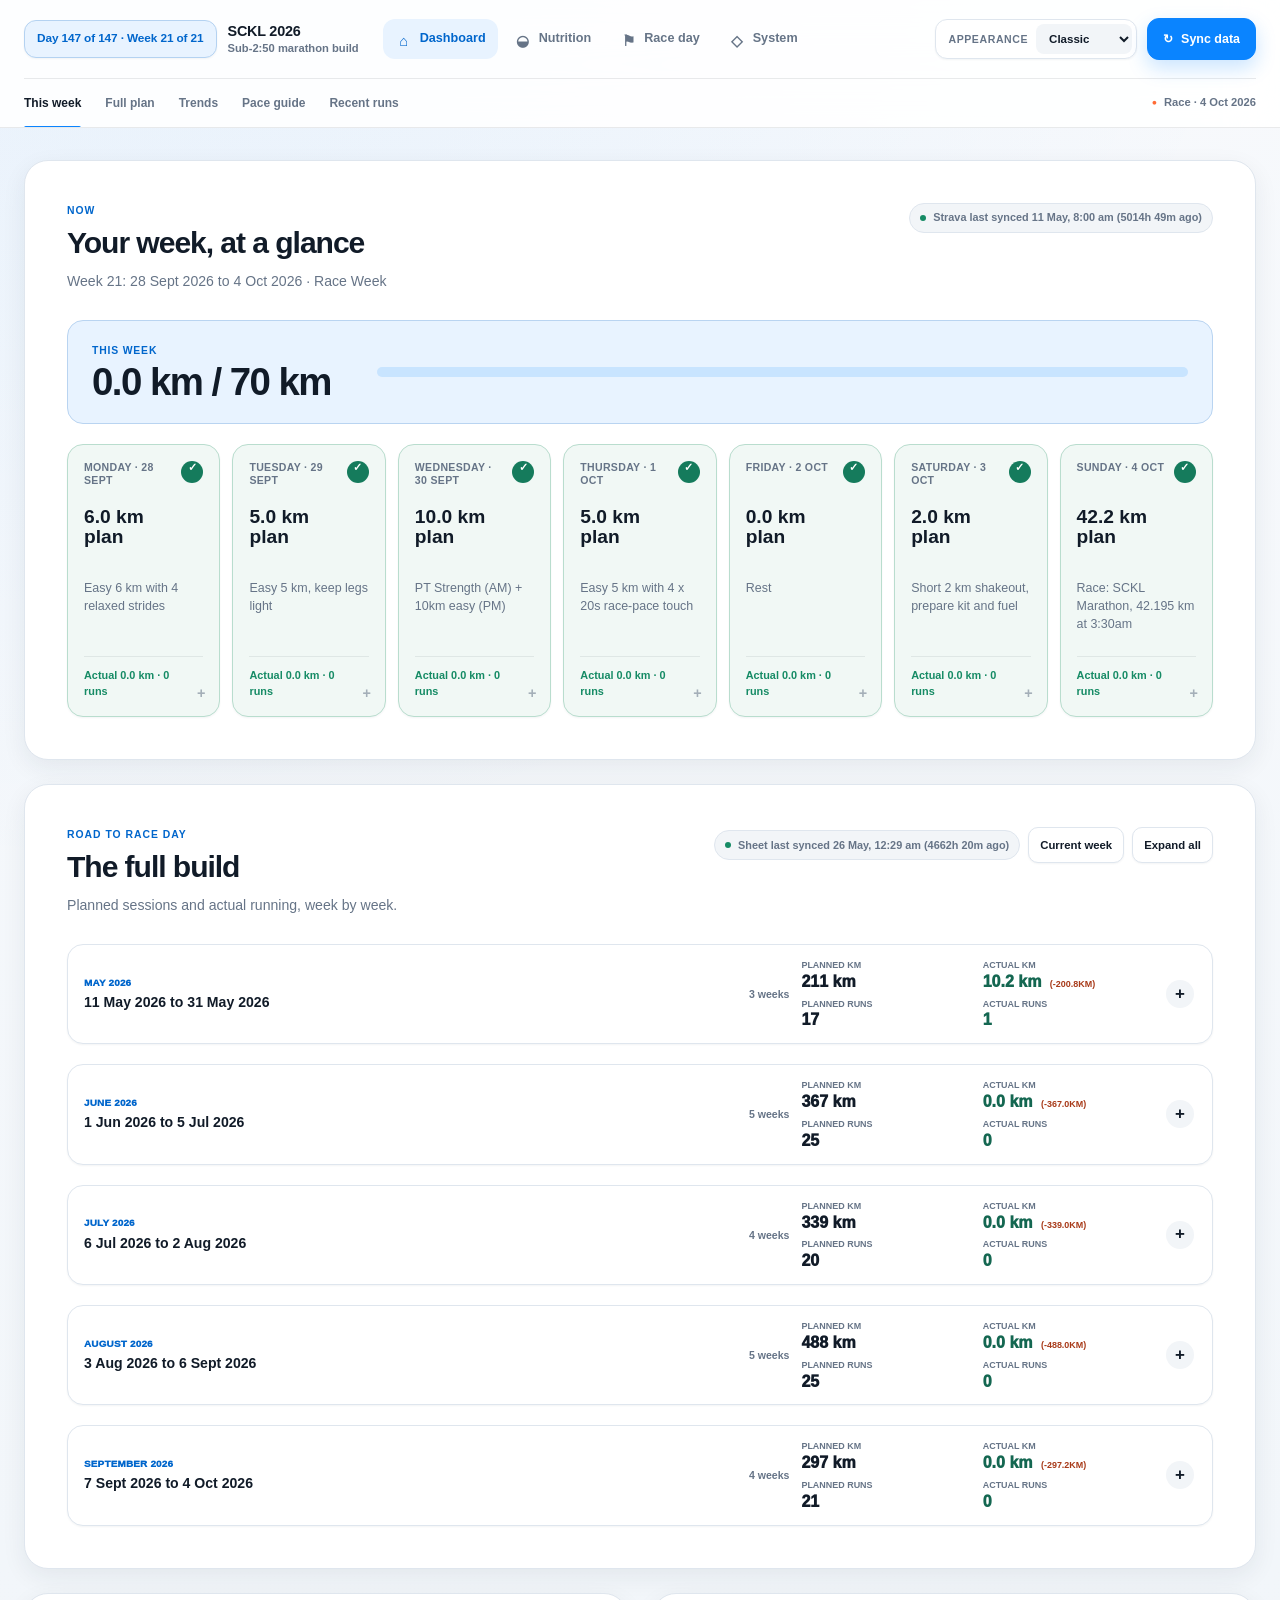
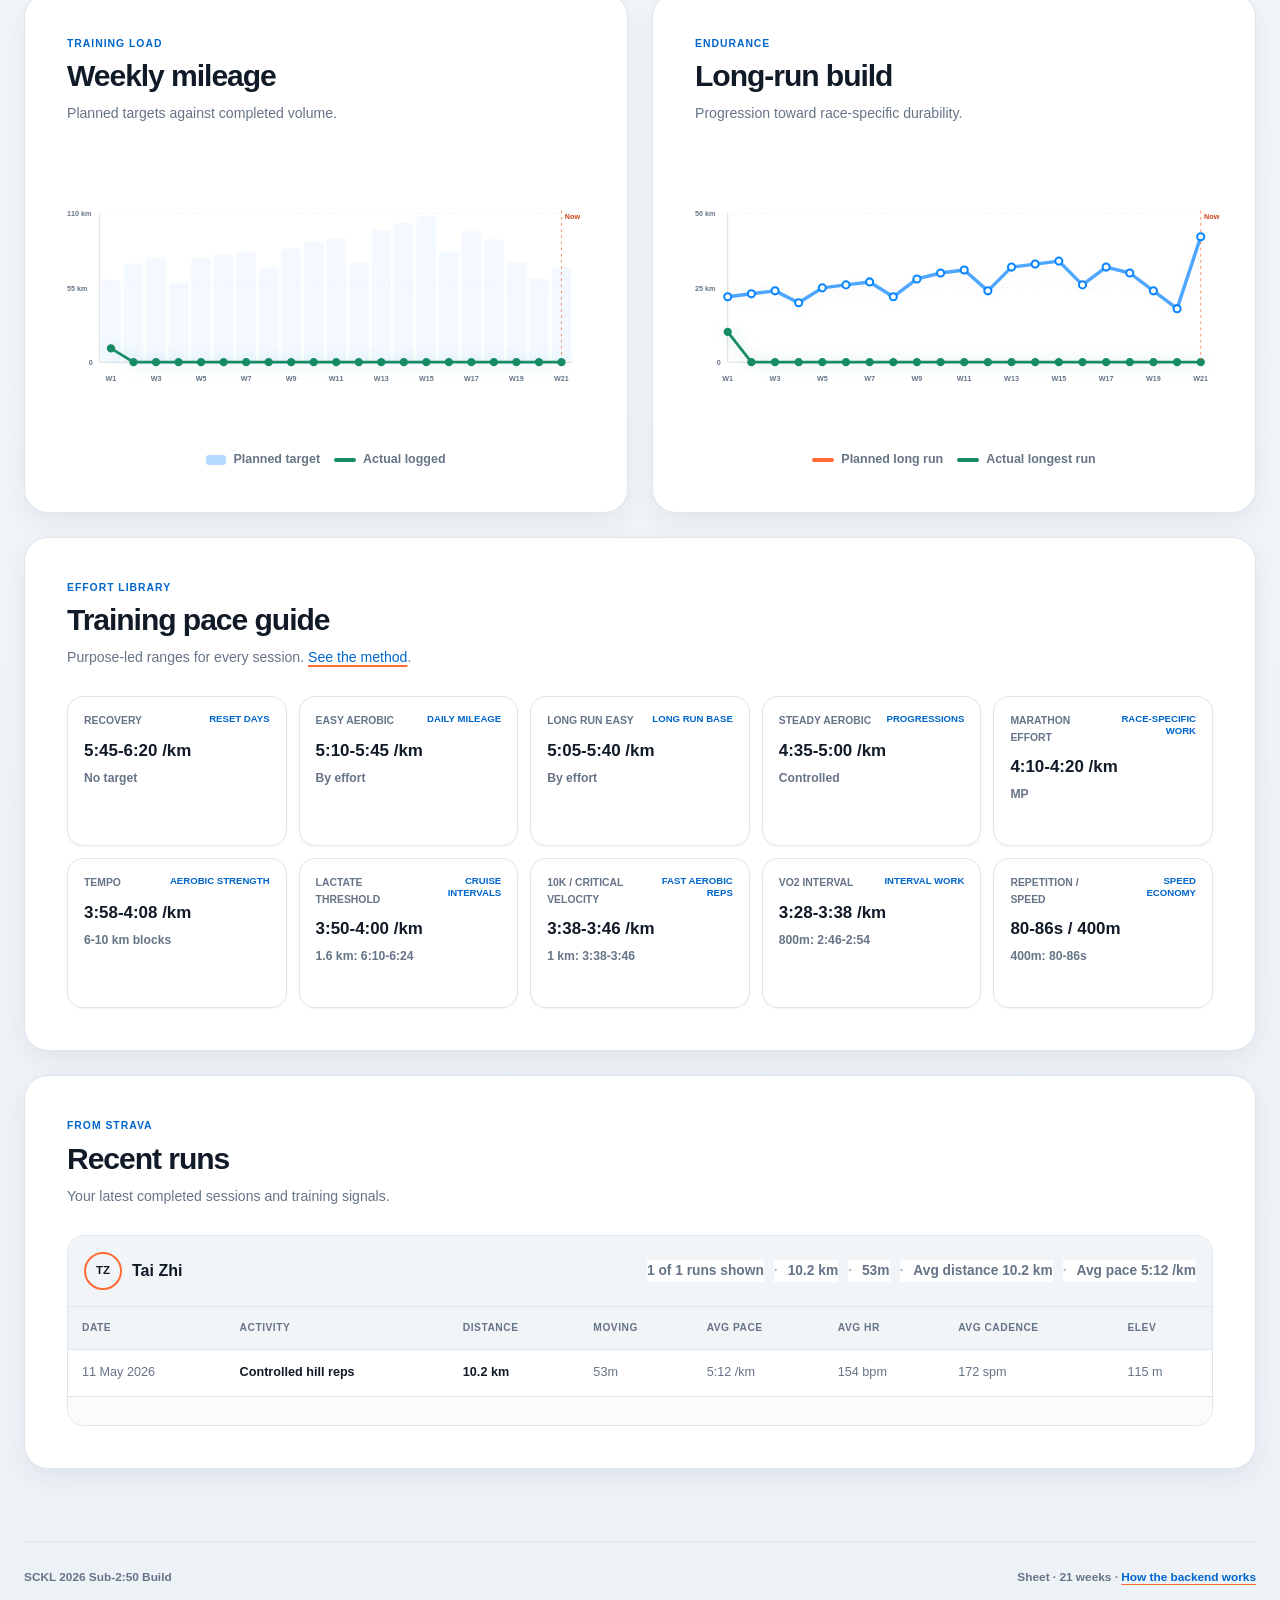
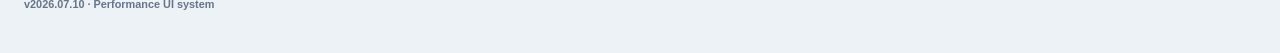
==== commit cef1d89d: "Move training countdown into site navigation" ====
--- a/index.html
+++ b/index.html
@@ -22,8 +22,8 @@
     <a class="skip-link" href="#mainContent">Skip to training dashboard</a>
     <nav class="top-nav" data-navigation aria-label="Marathon dashboard navigation">
       <div class="nav-shell">
-        <a class="site-brand" href="index.html" aria-label="SCKL 2026 dashboard home">
-          <span class="site-logo" aria-hidden="true">42</span>
+        <a class="site-brand" href="index.html" aria-label="SCKL 2026 dashboard home" aria-describedby="raceCountdown">
+          <span id="raceCountdown" class="site-countdown" role="status">Day 61 of 147 · Week 9 of 21</span>
           <span class="brand-copy">
             <strong>SCKL 2026</strong>
             <small>Sub-2:50 marathon build</small>
@@ -68,30 +68,6 @@
     </nav>
     <div class="nav-scrim" data-nav-scrim hidden></div>
     <div class="toast-region" data-toast-region aria-live="polite" aria-atomic="true"></div>
-
-    <header class="site-header dashboard-hero">
-      <div class="header-copy">
-        <span class="eyebrow"><i aria-hidden="true"></i>Performance HQ</span>
-        <h1>Train with clarity.<br><span>Race with confidence.</span></h1>
-        <p class="date-range">One place for this week’s sessions, the full SCKL build, actual mileage, training paces, and race-day decisions.</p>
-        <div class="hero-actions">
-          <a class="action-button primary" href="#week">View this week <span aria-hidden="true">↓</span></a>
-          <a class="action-button secondary" href="race.html">Open race plan <span aria-hidden="true">→</span></a>
-        </div>
-      </div>
-      <aside class="race-focus-card" aria-label="Race day focus">
-        <div class="race-focus-topline">
-          <span>Race day</span>
-          <span class="live-badge"><i aria-hidden="true"></i>Build active</span>
-        </div>
-        <strong>04 <span>OCT</span></strong>
-        <p>Standard Chartered<br>Kuala Lumpur Marathon</p>
-        <div class="race-focus-meta">
-          <span>3:30 AM · Kuala Lumpur</span>
-          <span id="raceCountdown" class="countdown-pill">Loading training day</span>
-        </div>
-      </aside>
-    </header>
 
     <main id="mainContent">
       <section id="week" class="panel anchor-section">
--- a/styles.css
+++ b/styles.css
@@ -4226,19 +4226,22 @@
   text-decoration: none;
 }
 
-.site-logo {
-  display: grid;
-  width: 38px;
-  height: 38px;
+.site-countdown {
+  display: inline-flex;
+  min-height: 38px;
   flex: 0 0 auto;
-  place-items: center;
+  align-items: center;
+  padding: 8px 12px;
+  border: 1px solid color-mix(in srgb, var(--blue) 20%, var(--line));
   border-radius: 12px;
-  background: var(--ink);
+  background: var(--blue-soft);
   box-shadow: var(--shadow-xs);
-  color: var(--inverse);
-  font-size: 0.83rem;
-  font-weight: 850;
-  letter-spacing: -0.04em;
+  color: var(--blue-strong);
+  font-size: 0.74rem;
+  font-weight: 740;
+  letter-spacing: -0.01em;
+  line-height: 1;
+  white-space: nowrap;
 }
 
 .brand-copy {
@@ -4924,7 +4927,7 @@
   display: grid;
   width: min(var(--page-width), calc(100% - 48px));
   gap: 24px;
-  margin: 0 auto 72px;
+  margin: 32px auto 72px;
 }
 
 .anchor-section {
@@ -6005,14 +6008,15 @@
     width: min(100% - 24px, var(--page-width));
   }
 
-  .brand-copy small {
+  .brand-copy {
     display: none;
   }
 
-  .site-logo {
-    width: 34px;
-    height: 34px;
+  .site-countdown {
+    min-height: 36px;
+    padding: 7px 10px;
     border-radius: 10px;
+    font-size: 0.68rem;
   }
 
   .section-nav-shell {
@@ -6129,6 +6133,7 @@
   main,
   html[data-theme="glass"] main {
     gap: 14px;
+    margin-top: 16px;
     margin-bottom: 46px;
   }
 
@@ -6257,6 +6262,17 @@
   }
 }
 
+@media (max-width: 380px) {
+  .site-countdown {
+    padding-inline: 8px;
+    font-size: 0.63rem;
+  }
+
+  .nav-menu-button > span {
+    display: none;
+  }
+}
+
 @media (prefers-reduced-motion: reduce) {
   .eyebrow i,
   .live-badge i,
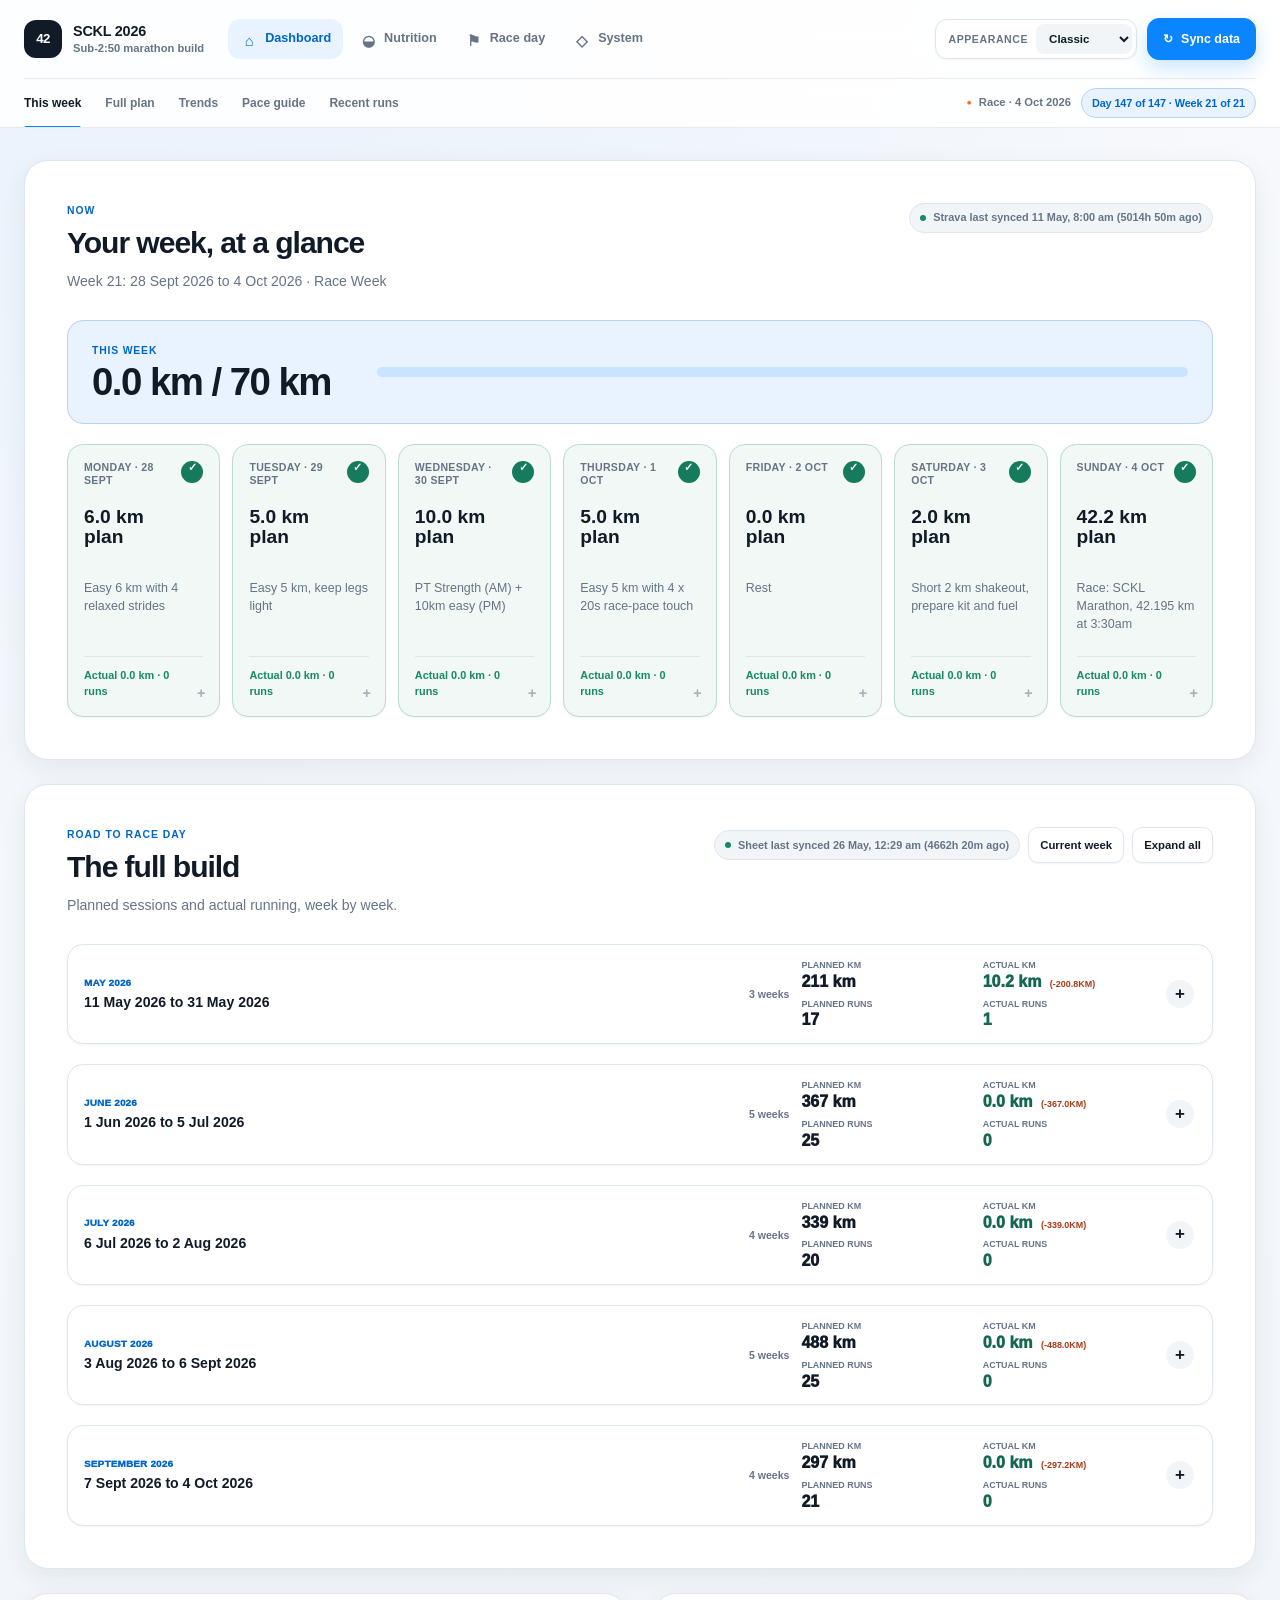
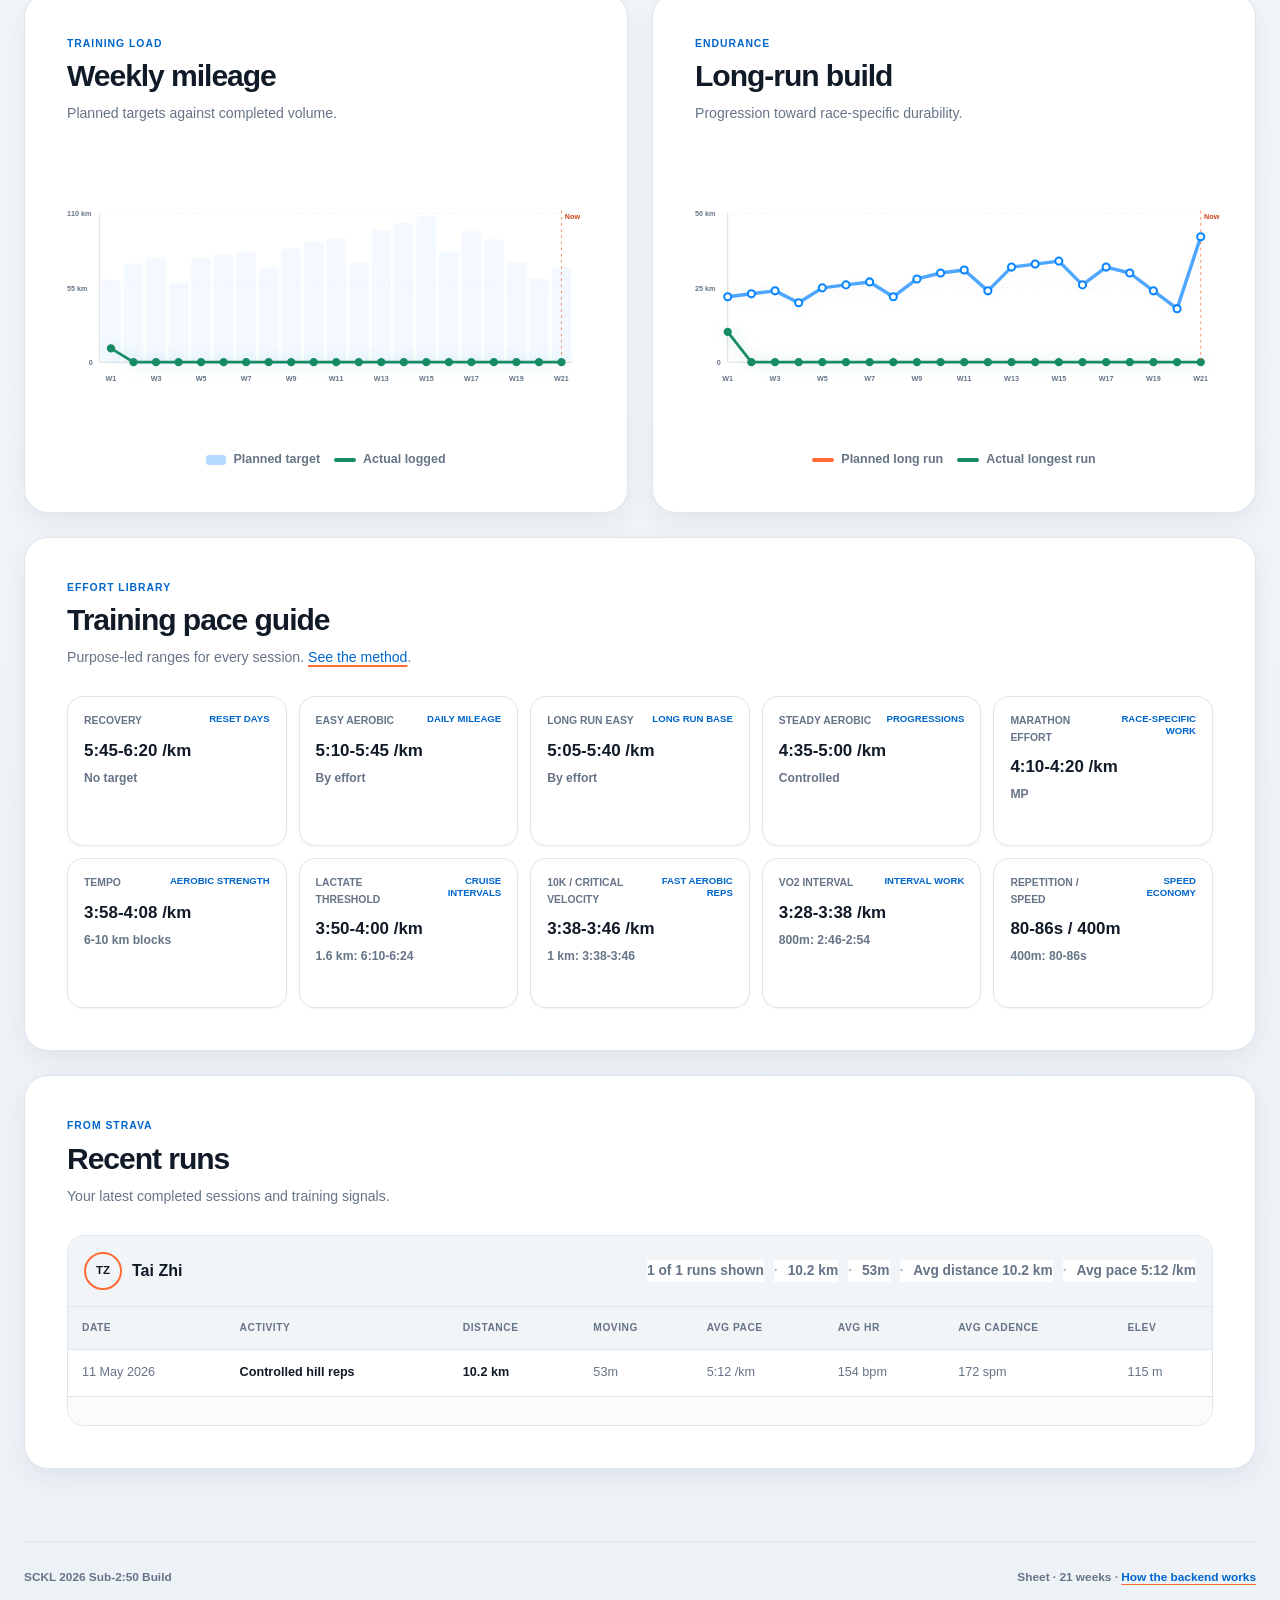
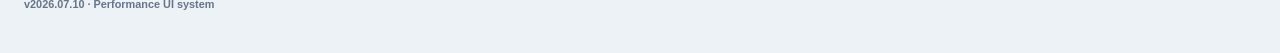
==== commit bd85fc42: "Relocate countdown beside race date" ====
--- a/index.html
+++ b/index.html
@@ -22,8 +22,8 @@
     <a class="skip-link" href="#mainContent">Skip to training dashboard</a>
     <nav class="top-nav" data-navigation aria-label="Marathon dashboard navigation">
       <div class="nav-shell">
-        <a class="site-brand" href="index.html" aria-label="SCKL 2026 dashboard home" aria-describedby="raceCountdown">
-          <span id="raceCountdown" class="site-countdown" role="status">Day 61 of 147 · Week 9 of 21</span>
+        <a class="site-brand" href="index.html" aria-label="SCKL 2026 dashboard home">
+          <span class="site-logo" aria-hidden="true">42</span>
           <span class="brand-copy">
             <strong>SCKL 2026</strong>
             <small>Sub-2:50 marathon build</small>
@@ -63,7 +63,10 @@
           <a href="#pace">Pace guide</a>
           <a href="#activity">Recent runs</a>
         </div>
-        <span class="race-date-short"><span aria-hidden="true">●</span> Race · 4 Oct 2026</span>
+        <div class="race-nav-meta">
+          <span class="race-date-short"><span aria-hidden="true">●</span> Race · 4 Oct 2026</span>
+          <span id="raceCountdown" class="site-countdown" role="status">Day 61 of 147 · Week 9 of 21</span>
+        </div>
       </div>
     </nav>
     <div class="nav-scrim" data-nav-scrim hidden></div>
--- a/styles.css
+++ b/styles.css
@@ -4226,19 +4226,34 @@
   text-decoration: none;
 }
 
+.site-logo {
+  display: grid;
+  width: 38px;
+  height: 38px;
+  flex: 0 0 auto;
+  place-items: center;
+  border-radius: 12px;
+  background: var(--ink);
+  box-shadow: var(--shadow-xs);
+  color: var(--inverse);
+  font-size: 0.83rem;
+  font-weight: 850;
+  letter-spacing: -0.04em;
+  line-height: 1;
+}
+
 .site-countdown {
   display: inline-flex;
-  min-height: 38px;
+  min-height: 30px;
   flex: 0 0 auto;
   align-items: center;
-  padding: 8px 12px;
+  padding: 6px 10px;
   border: 1px solid color-mix(in srgb, var(--blue) 20%, var(--line));
-  border-radius: 12px;
+  border-radius: 999px;
   background: var(--blue-soft);
-  box-shadow: var(--shadow-xs);
   color: var(--blue-strong);
-  font-size: 0.74rem;
-  font-weight: 740;
+  font-size: 0.68rem;
+  font-weight: 720;
   letter-spacing: -0.01em;
   line-height: 1;
   white-space: nowrap;
@@ -4441,6 +4456,14 @@
   font-weight: 650;
 }
 
+.race-nav-meta {
+  display: flex;
+  min-width: max-content;
+  flex: 0 0 auto;
+  gap: 10px;
+  align-items: center;
+}
+
 .race-date-short > span {
   color: var(--orange);
   font-size: 0.55rem;
@@ -5926,6 +5949,12 @@
 
   .section-nav-shell {
     min-height: 50px;
+    gap: 14px;
+  }
+
+  .section-nav-shell .nav-tabs {
+    min-width: 0;
+    flex: 1 1 auto;
   }
 
   .top-nav .nav-tabs,
@@ -6012,11 +6041,10 @@
     display: none;
   }
 
-  .site-countdown {
-    min-height: 36px;
-    padding: 7px 10px;
+  .site-logo {
+    width: 34px;
+    height: 34px;
     border-radius: 10px;
-    font-size: 0.68rem;
   }
 
   .section-nav-shell {
@@ -6030,7 +6058,7 @@
     bottom: auto;
     left: auto;
     display: flex;
-    width: 100%;
+    width: auto;
     gap: 18px;
     padding: 0;
     border-radius: 0;
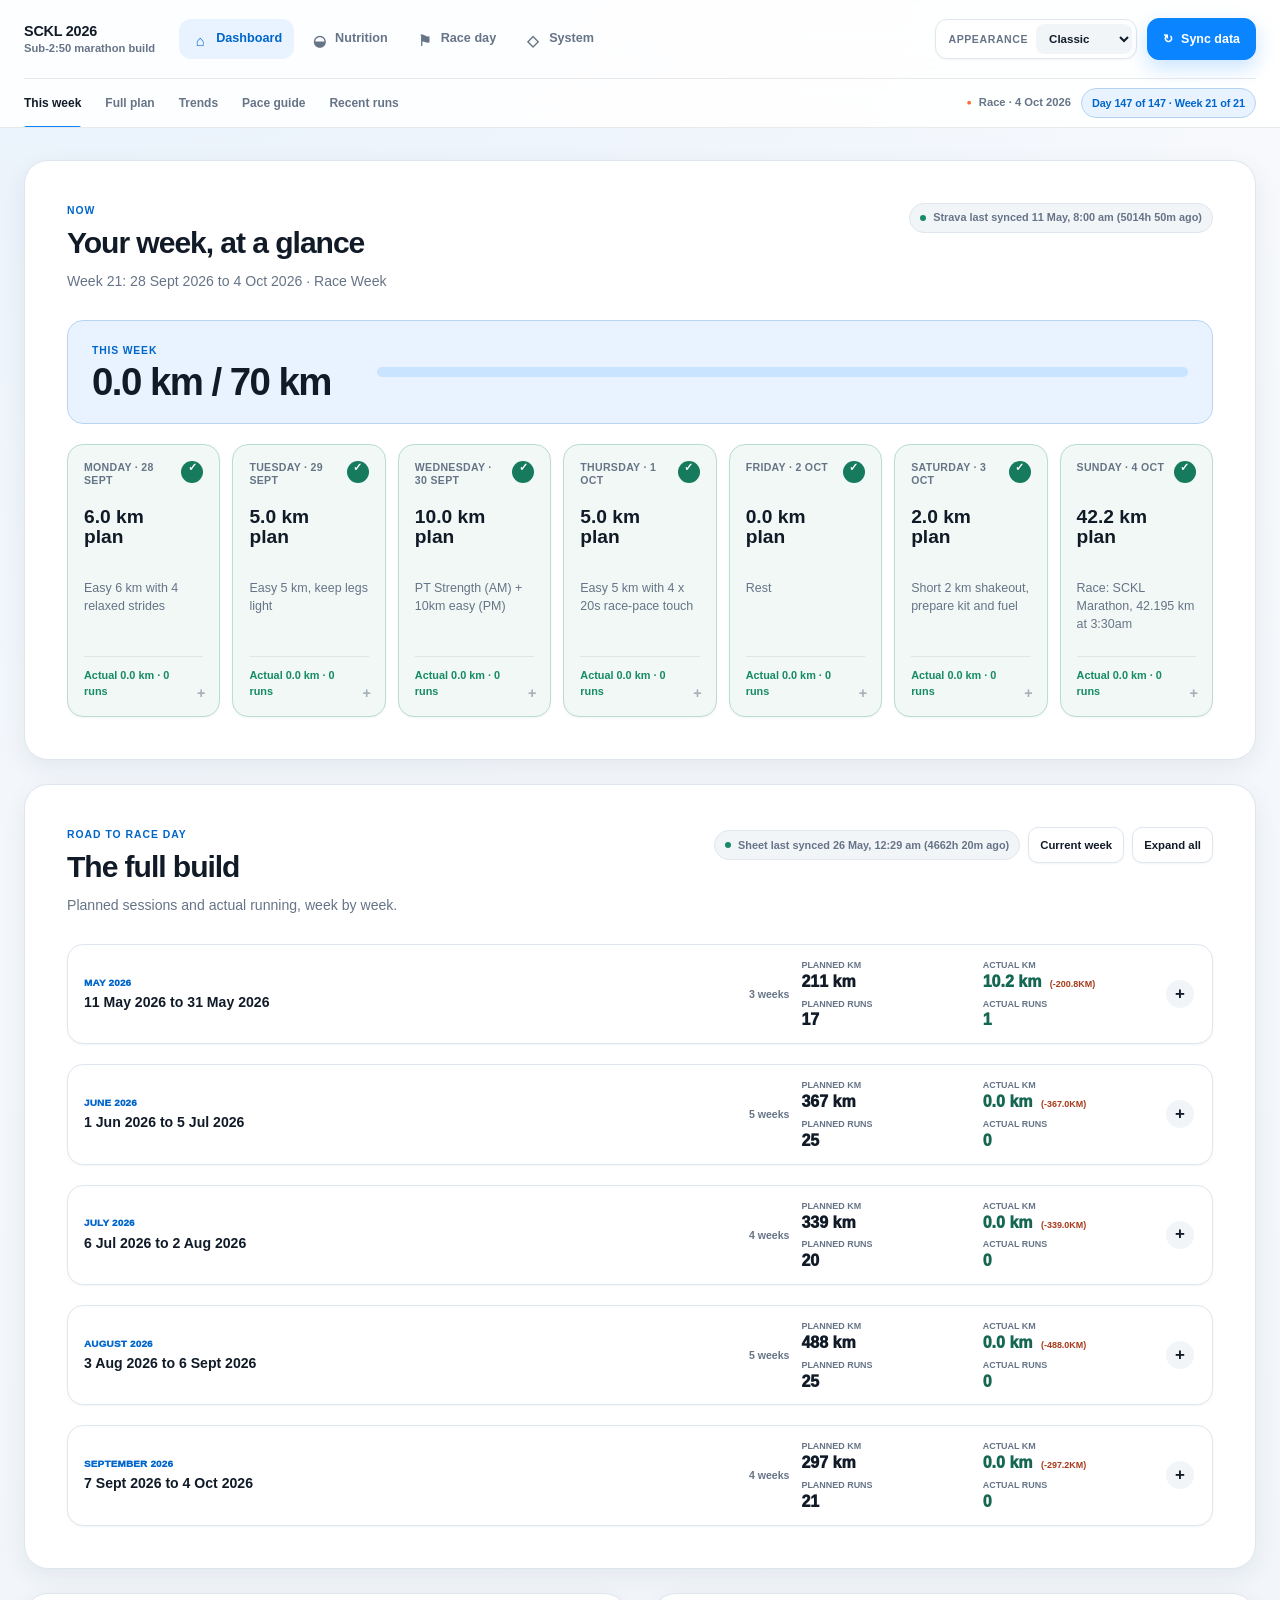
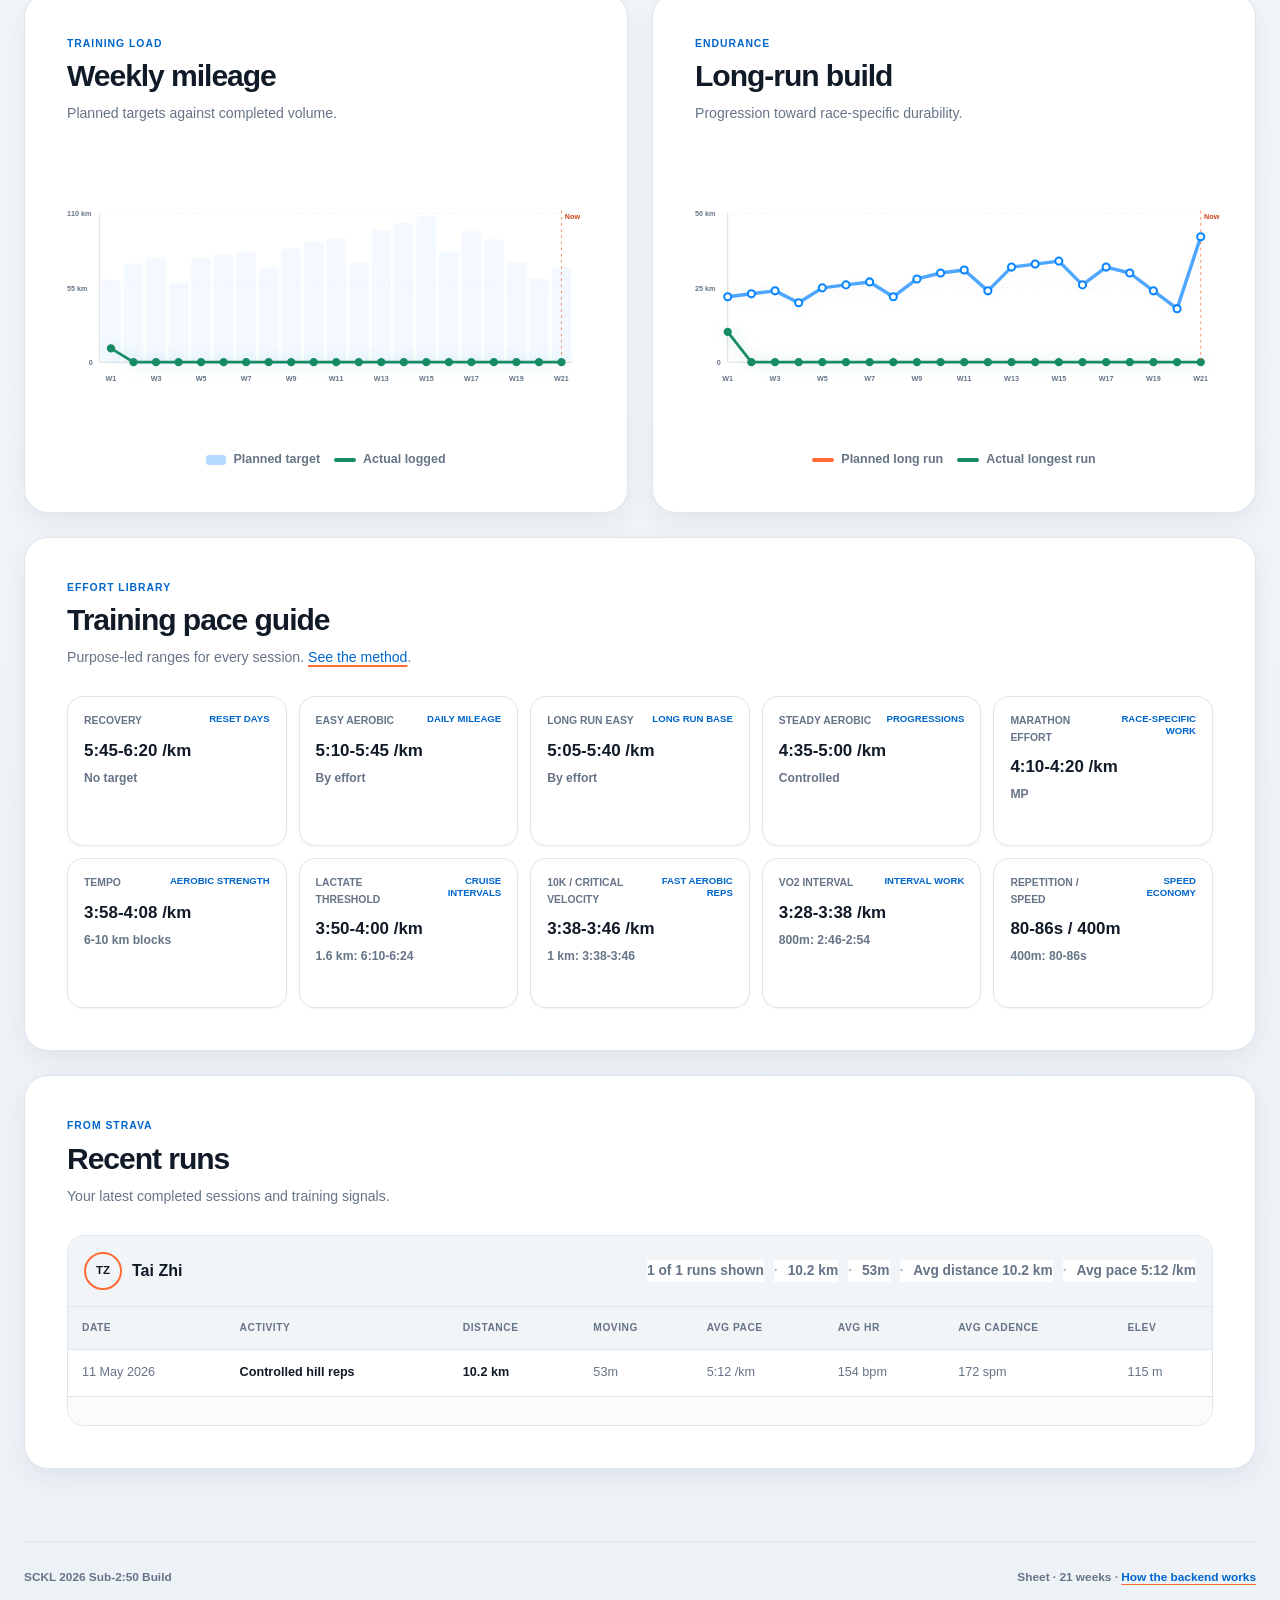
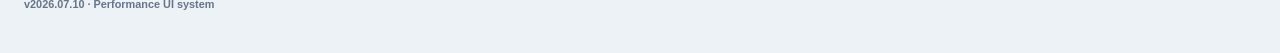
==== commit 545fc591: "Remove 42 badge and harden mobile UX" ====
--- a/index.html
+++ b/index.html
@@ -15,15 +15,14 @@
     <meta name="twitter:card" content="summary_large_image">
     <title>SCKL 2026 Sub-2:50 Build</title>
     <link rel="icon" href="data:image/svg+xml,%3Csvg xmlns='http://www.w3.org/2000/svg' viewBox='0 0 100 100'%3E%3Ctext y='0.9em' font-size='90'%3E🏃🏻%3C/text%3E%3C/svg%3E">
-    <script src="theme.js?v=20260710-performance-ui"></script>
-    <link rel="stylesheet" href="styles.css?v=20260710-performance-ui">
+    <script src="theme.js?v=20260710-mobile-debug"></script>
+    <link rel="stylesheet" href="styles.css?v=20260710-mobile-debug">
   </head>
   <body class="page-dashboard">
     <a class="skip-link" href="#mainContent">Skip to training dashboard</a>
     <nav class="top-nav" data-navigation aria-label="Marathon dashboard navigation">
       <div class="nav-shell">
         <a class="site-brand" href="index.html" aria-label="SCKL 2026 dashboard home">
-          <span class="site-logo" aria-hidden="true">42</span>
           <span class="brand-copy">
             <strong>SCKL 2026</strong>
             <small>Sub-2:50 marathon build</small>
@@ -161,6 +160,6 @@
     </footer>
 
     <button id="returnTop" class="return-top" type="button" aria-label="Return to top">↑</button>
-    <script src="app.js?v=20260710-performance-ui"></script>
+    <script src="app.js?v=20260710-mobile-debug"></script>
   </body>
 </html>
--- a/styles.css
+++ b/styles.css
@@ -4226,22 +4226,6 @@
   text-decoration: none;
 }
 
-.site-logo {
-  display: grid;
-  width: 38px;
-  height: 38px;
-  flex: 0 0 auto;
-  place-items: center;
-  border-radius: 12px;
-  background: var(--ink);
-  box-shadow: var(--shadow-xs);
-  color: var(--inverse);
-  font-size: 0.83rem;
-  font-weight: 850;
-  letter-spacing: -0.04em;
-  line-height: 1;
-}
-
 .site-countdown {
   display: inline-flex;
   min-height: 30px;
@@ -4879,18 +4863,6 @@
   color: #ffffff;
 }
 
-.race-target-lockup::after {
-  position: absolute;
-  right: -48px;
-  bottom: -74px;
-  color: rgba(255, 255, 255, 0.045);
-  content: "42";
-  font-size: 13rem;
-  font-weight: 800;
-  letter-spacing: -0.1em;
-  line-height: 1;
-}
-
 .race-target-lockup > span,
 .race-target-lockup > strong,
 .race-target-lockup > small {
@@ -6038,13 +6010,11 @@
   }
 
   .brand-copy {
+    display: grid;
+  }
+
+  .brand-copy small {
     display: none;
-  }
-
-  .site-logo {
-    width: 34px;
-    height: 34px;
-    border-radius: 10px;
   }
 
   .section-nav-shell {
@@ -6317,3 +6287,485 @@
     transition-duration: 0.01ms;
   }
 }
+
+/* Mobile ergonomics: these rules intentionally stop at the phone breakpoint. */
+@media (max-width: 600px) {
+  html {
+    scroll-padding-top: calc(116px + env(safe-area-inset-top));
+  }
+
+  body.nav-open {
+    overflow: hidden;
+    overscroll-behavior: none;
+  }
+
+  body.calendar-sheet-open {
+    overflow: hidden;
+    overscroll-behavior: none;
+  }
+
+  body.calendar-sheet-open::after {
+    position: fixed;
+    z-index: 200;
+    inset: 0;
+    background: rgba(8, 15, 24, 0.48);
+    content: "";
+    backdrop-filter: blur(3px);
+  }
+
+  .top-nav,
+  html[data-theme="glass"] .top-nav {
+    padding-top: env(safe-area-inset-top);
+  }
+
+  .nav-shell {
+    min-height: 58px;
+    gap: 12px;
+  }
+
+  .site-brand {
+    min-width: 0;
+    overflow: hidden;
+  }
+
+  .brand-copy {
+    min-width: 0;
+  }
+
+  .brand-copy strong {
+    overflow: hidden;
+    font-size: 0.86rem;
+    text-overflow: ellipsis;
+    white-space: nowrap;
+  }
+
+  .nav-menu-button {
+    position: relative;
+    z-index: 120;
+    min-width: 44px;
+    min-height: 44px;
+    justify-content: center;
+    padding: 9px 12px;
+  }
+
+  .nav-menu-button[aria-expanded="true"] {
+    border-color: color-mix(in srgb, var(--blue) 30%, var(--line));
+    background: var(--blue-soft);
+    color: var(--blue-strong);
+  }
+
+  .nav-menu {
+    width: min(360px, calc(100vw - 12px));
+    gap: 22px;
+    overflow-y: auto;
+    padding: calc(74px + env(safe-area-inset-top)) 16px calc(20px + env(safe-area-inset-bottom));
+    overscroll-behavior: contain;
+  }
+
+  .page-tabs a,
+  .nav-actions .action-button {
+    min-height: 48px;
+  }
+
+  .section-nav-shell {
+    min-height: 48px;
+    gap: 9px;
+  }
+
+  .section-nav-shell .nav-tabs {
+    gap: 18px;
+    scroll-padding-inline: 2px;
+    scroll-snap-type: x proximity;
+    overscroll-behavior-inline: contain;
+    -webkit-overflow-scrolling: touch;
+  }
+
+  .section-nav-shell .nav-tabs a {
+    min-height: 48px;
+    flex: 0 0 auto;
+    scroll-snap-align: start;
+  }
+
+  .race-nav-meta {
+    max-width: calc(100vw - 142px);
+    gap: 0;
+  }
+
+  .site-countdown {
+    max-width: 100%;
+    min-height: 28px;
+    padding: 5px 8px;
+    overflow: hidden;
+    font-size: 0.62rem;
+    text-overflow: ellipsis;
+  }
+
+  .toast-region {
+    top: calc(116px + env(safe-area-inset-top));
+    right: 8px;
+    width: calc(100vw - 16px);
+  }
+
+  .nav-shell,
+  .section-nav-shell,
+  .site-header,
+  html[data-theme="glass"] .site-header,
+  main,
+  html[data-theme="glass"] main,
+  .site-footer {
+    width: min(100% - 16px, var(--page-width));
+  }
+
+  main,
+  html[data-theme="glass"] main {
+    gap: 12px;
+    margin-top: 12px;
+  }
+
+  .anchor-section {
+    scroll-margin-top: calc(116px + env(safe-area-inset-top));
+  }
+
+  .panel,
+  .info-section,
+  html[data-theme="glass"] .panel {
+    padding: 17px 14px;
+    border-radius: 16px;
+  }
+
+  .section-heading,
+  .compact-heading {
+    gap: 10px;
+    margin-bottom: 18px;
+  }
+
+  .section-heading h2,
+  .compact-heading h2,
+  .info-section h2 {
+    font-size: clamp(1.35rem, 6.5vw, 1.62rem);
+  }
+
+  .section-heading p,
+  .compact-heading p,
+  .info-section p {
+    font-size: 0.84rem;
+    line-height: 1.48;
+  }
+
+  .action-button,
+  .compact-action {
+    min-height: 44px;
+  }
+
+  .plan-heading-actions {
+    display: grid;
+    width: 100%;
+    grid-template-columns: repeat(2, minmax(0, 1fr));
+    gap: 8px;
+  }
+
+  .plan-heading-actions .status-pill {
+    grid-column: 1 / -1;
+  }
+
+  .plan-heading-actions .action-button {
+    width: 100%;
+  }
+
+  #currentWeekPlan .daily-grid,
+  html[data-theme="glass"] #currentWeekPlan .daily-grid {
+    scroll-padding-inline: 1px;
+    scroll-snap-type: x mandatory;
+    overscroll-behavior-inline: contain;
+    -webkit-overflow-scrolling: touch;
+  }
+
+  #currentWeekPlan .day-card,
+  html[data-theme="glass"] #currentWeekPlan .day-card {
+    min-height: 0;
+    flex-basis: min(calc(100vw - 44px), 340px);
+    scroll-snap-stop: always;
+  }
+
+  .pace-card {
+    min-height: 0;
+    padding: 16px;
+  }
+
+  .pace-card:hover,
+  .pace-card:focus-visible,
+  .pace-card.is-tooltip-visible {
+    transform: none;
+  }
+
+  .pace-tooltip {
+    position: static;
+    display: none;
+    width: auto;
+    margin-top: 12px;
+    padding: 12px;
+    box-shadow: none;
+    opacity: 1;
+    transform: none;
+  }
+
+  .pace-tooltip::after {
+    display: none;
+  }
+
+  .pace-card.is-tooltip-visible .pace-tooltip {
+    display: block;
+    animation: detail-reveal 160ms ease both;
+  }
+
+  .calendar-phase-group summary {
+    grid-template-columns: minmax(0, 1fr) 36px;
+    grid-template-rows: auto auto auto;
+    gap: 8px 10px;
+    min-height: 0;
+    padding: 13px;
+  }
+
+  .calendar-phase-group summary::after {
+    grid-column: 2;
+    grid-row: 1 / span 2;
+    align-self: start;
+    width: 32px;
+    height: 32px;
+  }
+
+  .phase-title {
+    grid-column: 1;
+    grid-row: 1;
+  }
+
+  .phase-count {
+    display: inline-flex;
+    grid-column: 1;
+    grid-row: 2;
+    justify-self: start;
+    width: auto;
+    margin: 0;
+  }
+
+  .phase-mileage {
+    width: 100%;
+    min-width: 0;
+    grid-column: 1 / -1;
+    grid-row: 3;
+    grid-template-columns: repeat(2, minmax(0, 1fr));
+    gap: 8px;
+    margin-top: 2px;
+    padding-top: 10px;
+    border-top: 1px solid var(--line);
+  }
+
+  .phase-mileage-item {
+    min-width: 0;
+    padding: 8px;
+    border-radius: 10px;
+    background: var(--soft);
+  }
+
+  .nutrition-calendar-group .phase-stat {
+    grid-column: 1;
+    grid-row: 2;
+    color: var(--muted);
+    font-size: 0.68rem;
+    font-weight: 700;
+  }
+
+  .nutrition-day-group summary > span {
+    grid-column: 1;
+    grid-row: 1;
+  }
+
+  .nutrition-day-group summary > strong {
+    grid-column: 1;
+    grid-row: 2;
+    text-align: left;
+  }
+
+  .calendar-phase-body {
+    width: 100%;
+    overflow: visible;
+    padding: 0 10px 10px;
+  }
+
+  .calendar-day-labels {
+    display: none;
+    min-width: 0;
+  }
+
+  .calendar-week {
+    display: block;
+    width: 100%;
+    min-width: 0;
+  }
+
+  .calendar-week-meta {
+    width: 100%;
+    margin-bottom: 8px;
+    padding: 12px;
+  }
+
+  .calendar-days {
+    display: flex;
+    width: 100%;
+    max-width: 100%;
+    grid-column: auto;
+    gap: 8px;
+    overflow-x: auto;
+    padding: 1px 1px 7px;
+    scroll-padding-inline: 1px;
+    scroll-snap-type: x mandatory;
+    overscroll-behavior-inline: contain;
+    scrollbar-width: none;
+    -webkit-overflow-scrolling: touch;
+  }
+
+  .calendar-days::-webkit-scrollbar {
+    display: none;
+  }
+
+  .calendar-day {
+    width: 124px;
+    min-height: 124px;
+    flex: 0 0 124px;
+    padding: 11px;
+    scroll-snap-align: start;
+    scroll-snap-stop: always;
+  }
+
+  .calendar-tooltip {
+    display: none;
+  }
+
+  .mobile-calendar-sheet {
+    right: 0;
+    bottom: 0;
+    left: 0;
+    max-height: min(66dvh, 520px);
+    padding: 24px 18px calc(20px + env(safe-area-inset-bottom));
+    border-right: 0;
+    border-bottom: 0;
+    border-left: 0;
+    border-radius: 22px 22px 0 0;
+  }
+
+  .mobile-sheet-close {
+    width: 44px;
+    height: 44px;
+  }
+
+  .chart-shell {
+    max-width: 100%;
+    overflow: hidden;
+  }
+
+  .chart-shell svg {
+    width: 100%;
+    max-width: 100%;
+    height: clamp(196px, 58vw, 220px);
+  }
+
+  .chart-mobile-panel {
+    padding: 13px;
+  }
+
+  .chart-mobile-actions .action-button {
+    min-height: 44px;
+  }
+
+  .activity-table-shell {
+    overflow: visible;
+    border: 0;
+    background: transparent;
+  }
+
+  .activity-table-summary {
+    padding: 14px;
+    border: 1px solid var(--line);
+    border-radius: 14px;
+    background: var(--soft);
+  }
+
+  .activity-summary-stats {
+    gap: 6px;
+  }
+
+  .activity-summary-stats span {
+    padding: 5px 8px;
+    border: 1px solid var(--line);
+    border-radius: 999px;
+    background: var(--card);
+    font-size: 0.68rem;
+  }
+
+  .activity-summary-stats span + span::before {
+    display: none;
+  }
+
+  .activity-table tbody {
+    gap: 10px;
+  }
+
+  .activity-table tr {
+    padding: 13px;
+    border-radius: 14px;
+    box-shadow: var(--shadow-xs);
+  }
+
+  .activity-feed-actions {
+    padding: 12px 0 0;
+    border-top: 0;
+  }
+
+  .calculator-grid input {
+    min-height: 50px;
+    font-size: 1rem;
+  }
+
+  .split-table-shell {
+    overflow: visible;
+    border: 0;
+    background: transparent;
+  }
+
+  .code-block {
+    padding: 15px;
+    font-size: 0.72rem;
+  }
+
+  .return-top {
+    right: 12px;
+    bottom: calc(12px + env(safe-area-inset-bottom));
+    width: 48px;
+    height: 48px;
+  }
+
+  .site-footer,
+  html[data-theme="glass"] .site-footer {
+    gap: 8px;
+    padding: 20px 0 calc(80px + env(safe-area-inset-bottom));
+  }
+}
+
+@media (max-width: 380px) {
+  .brand-copy strong {
+    font-size: 0.8rem;
+  }
+
+  .race-nav-meta {
+    max-width: calc(100vw - 126px);
+  }
+
+  .site-countdown {
+    padding-inline: 7px;
+    font-size: 0.59rem;
+  }
+
+  .section-nav-shell .nav-tabs {
+    gap: 15px;
+  }
+}
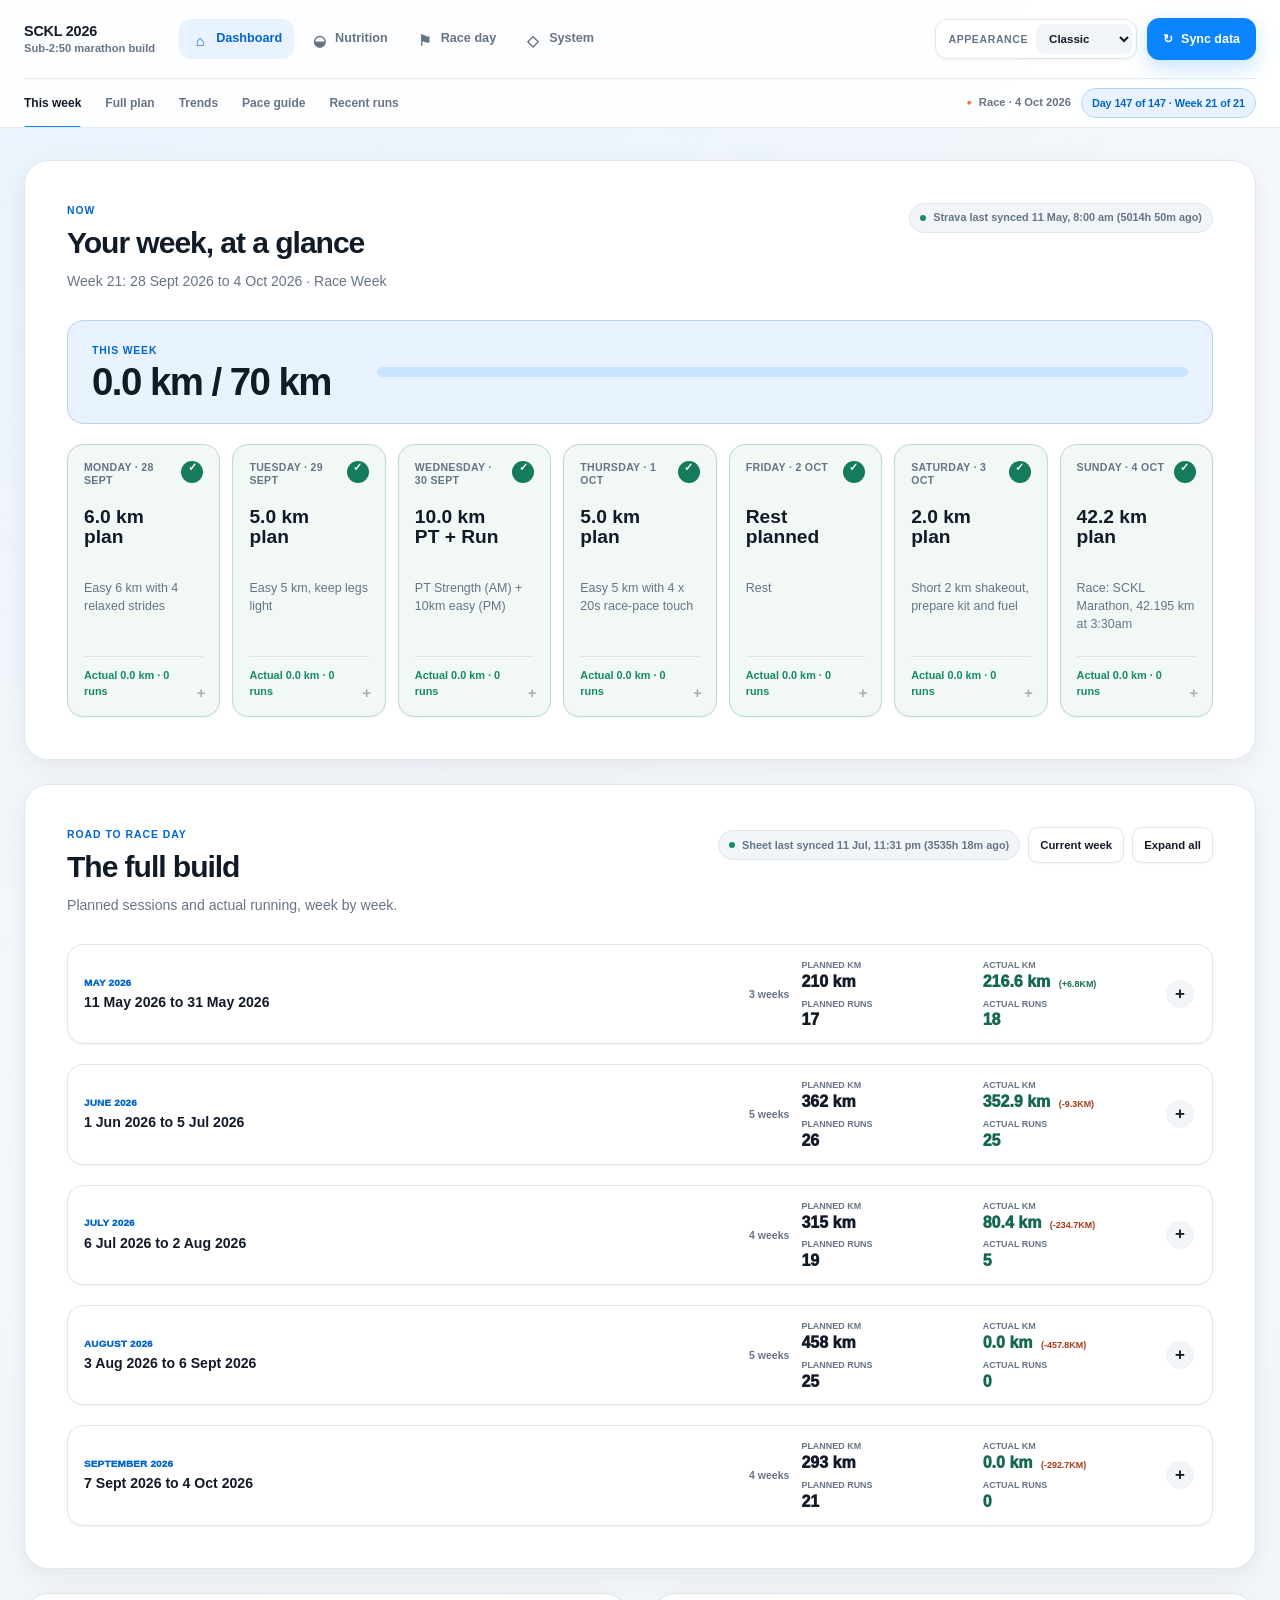
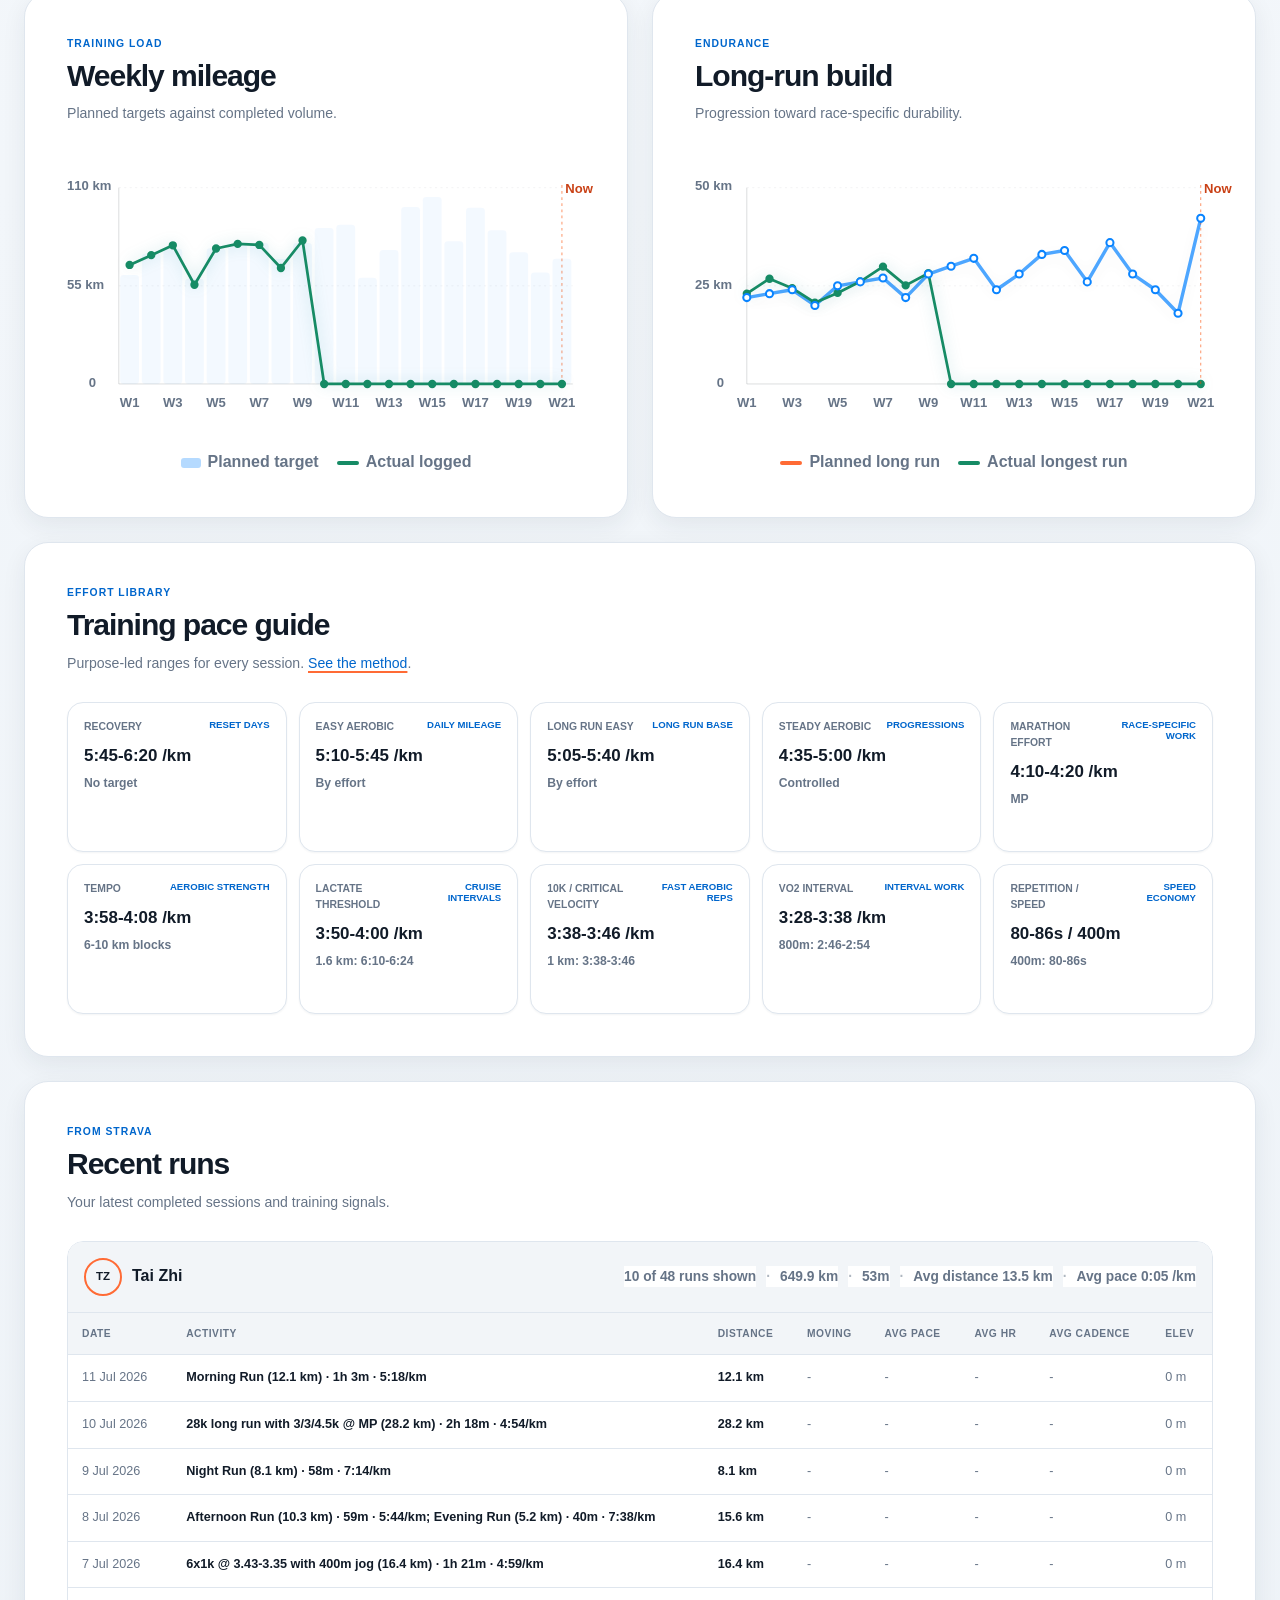
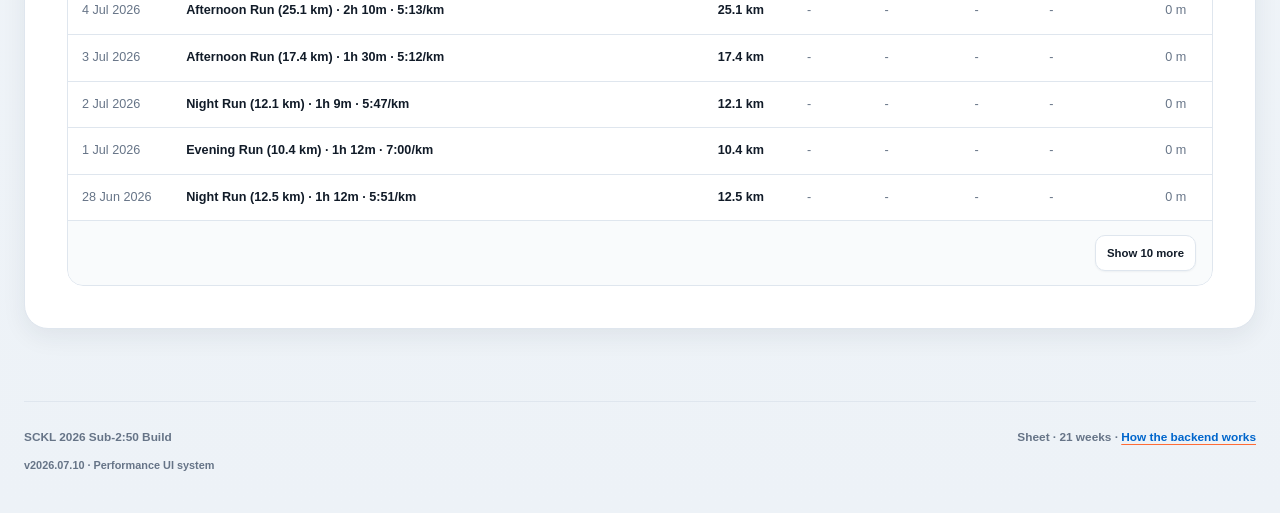
==== commit bf47359b: "Enlarge desktop chart typography" ====
--- a/index.html
+++ b/index.html
@@ -16,7 +16,7 @@
     <title>SCKL 2026 Sub-2:50 Build</title>
     <link rel="icon" href="data:image/svg+xml,%3Csvg xmlns='http://www.w3.org/2000/svg' viewBox='0 0 100 100'%3E%3Ctext y='0.9em' font-size='90'%3E🏃🏻%3C/text%3E%3C/svg%3E">
     <script src="theme.js?v=20260710-mobile-debug"></script>
-    <link rel="stylesheet" href="styles.css?v=20260710-mobile-debug">
+    <link rel="stylesheet" href="styles.css?v=20260712-chart-type">
   </head>
   <body class="page-dashboard">
     <a class="skip-link" href="#mainContent">Skip to training dashboard</a>
@@ -160,6 +160,6 @@
     </footer>
 
     <button id="returnTop" class="return-top" type="button" aria-label="Return to top">↑</button>
-    <script src="app.js?v=20260710-mobile-debug"></script>
+    <script src="app.js?v=20260712-chart-type-2"></script>
   </body>
 </html>
--- a/styles.css
+++ b/styles.css
@@ -2330,6 +2330,40 @@
 
 .chart-support {
   margin-top: 14px;
+}
+
+@media (min-width: 861px) {
+  #trends .chart-label,
+  #trends .chart-now-label {
+    font-size: 1.2rem;
+  }
+
+  #trends .chart-legend {
+    gap: 12px 18px;
+    font-size: 1rem;
+  }
+
+  #trends .chart-tooltip text {
+    font-size: 1rem;
+  }
+
+  #trends .chart-tooltip text.chart-tooltip-title {
+    font-size: 1.2rem;
+  }
+
+  #trends .chart-tooltip text.chart-tooltip-date,
+  #trends .chart-tooltip text.chart-tooltip-label {
+    font-size: 0.92rem;
+  }
+
+  #trends .chart-tooltip text.chart-tooltip-phase {
+    font-size: 0.95rem;
+  }
+
+  #trends .chart-tooltip text.chart-tooltip-planned,
+  #trends .chart-tooltip text.chart-tooltip-actual {
+    font-size: 1.05rem;
+  }
 }
 
 .legend-line {
